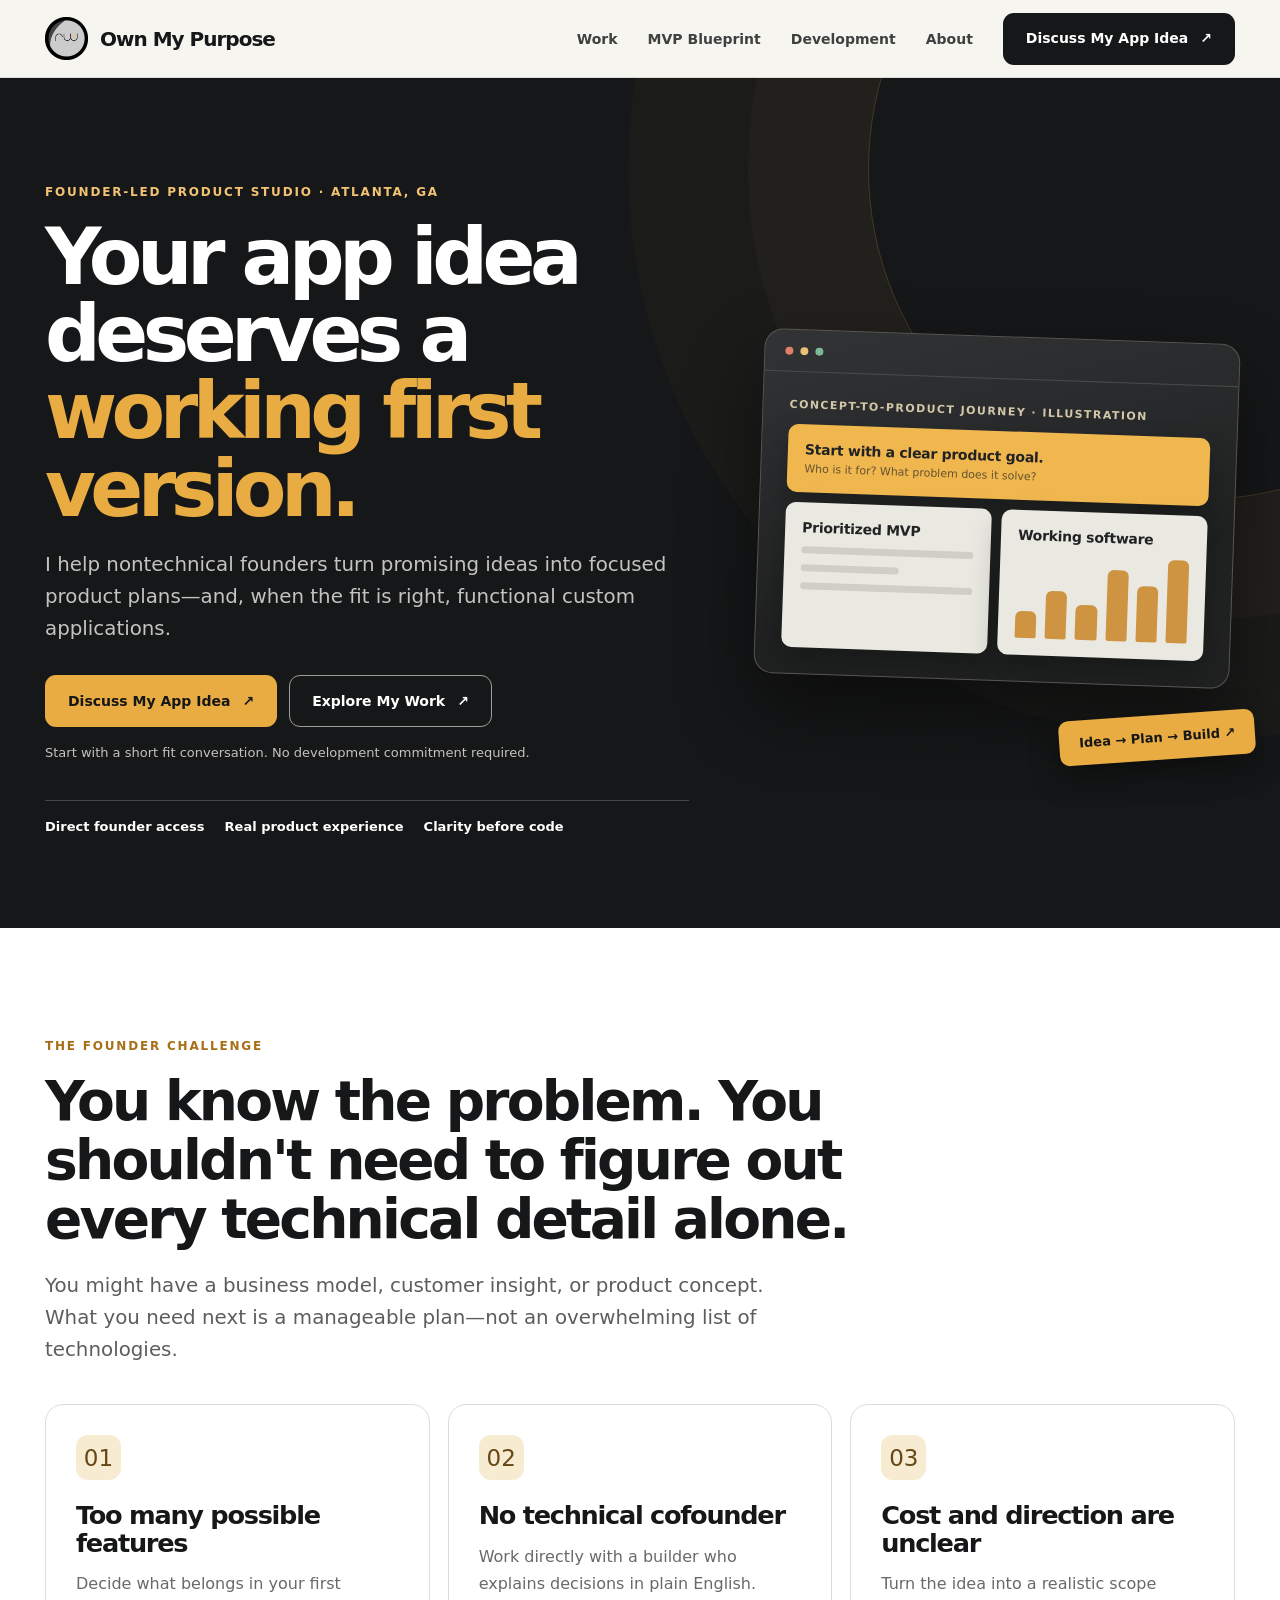
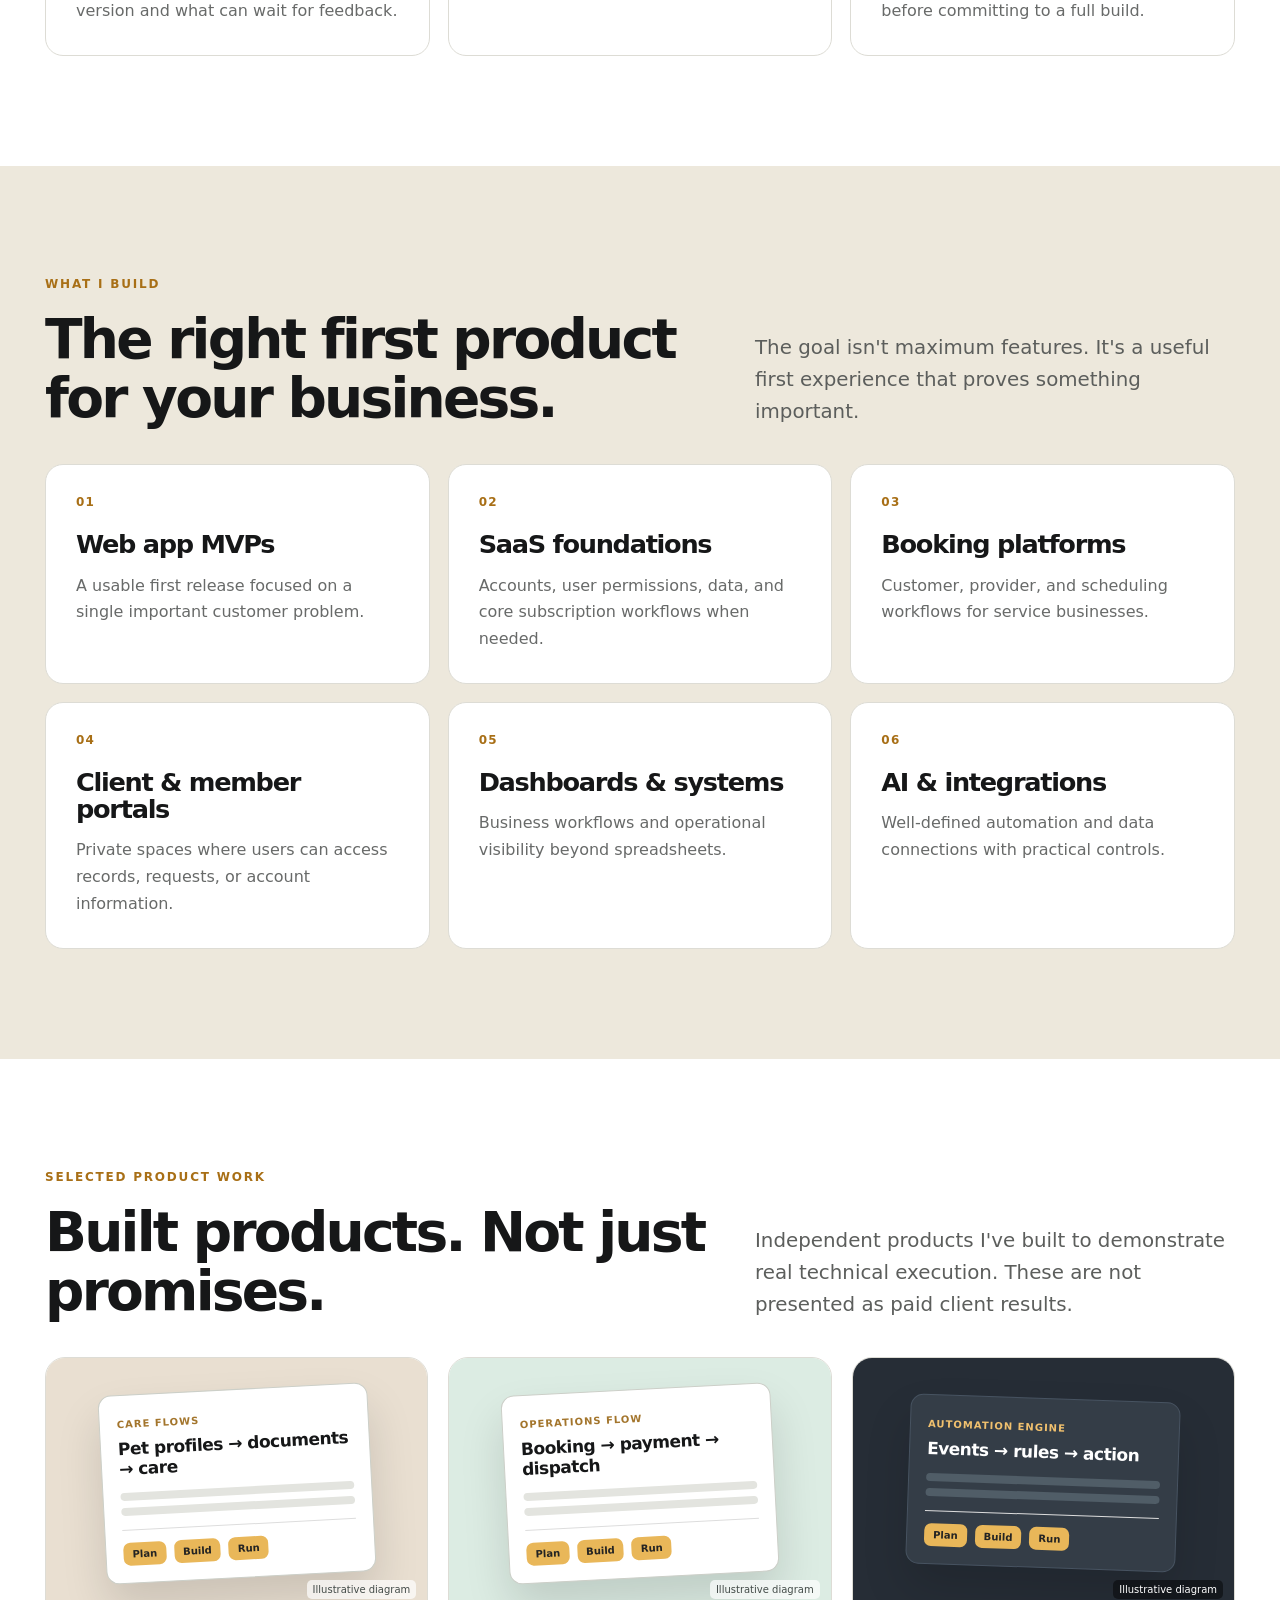
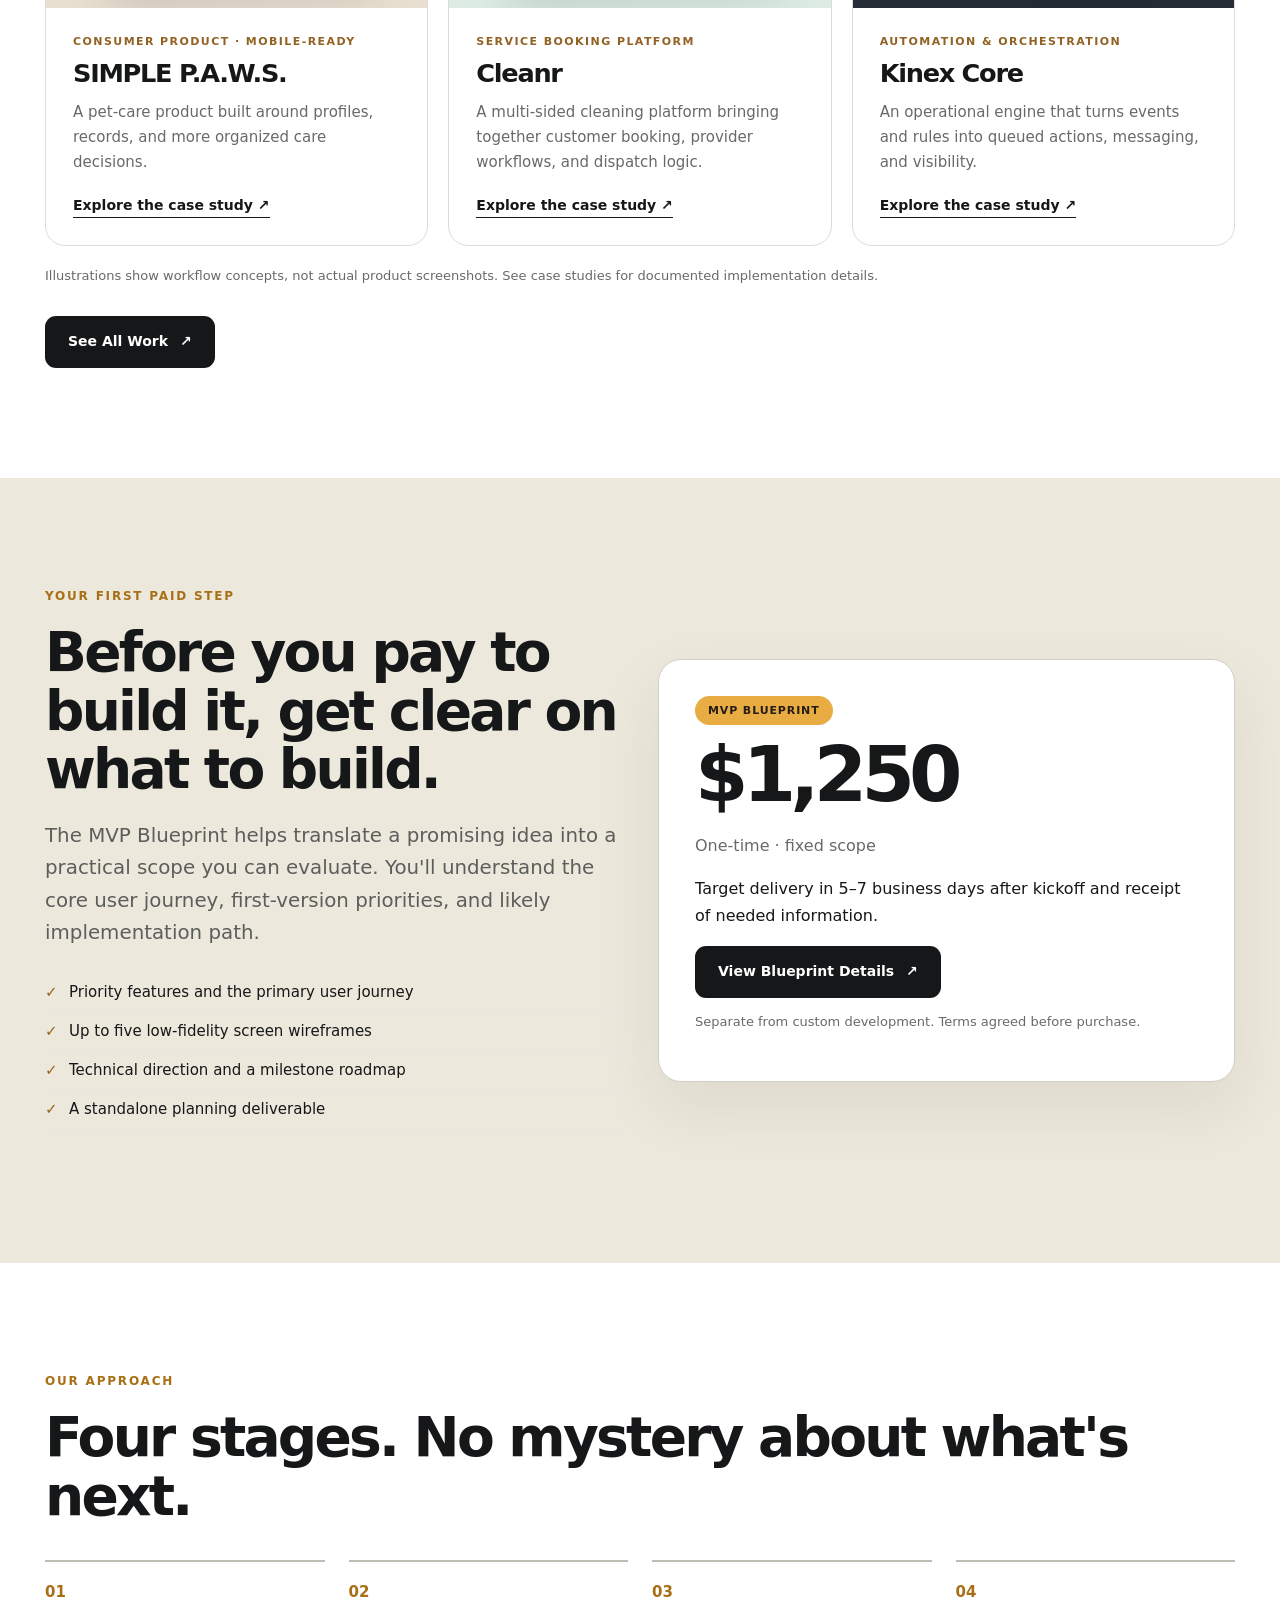
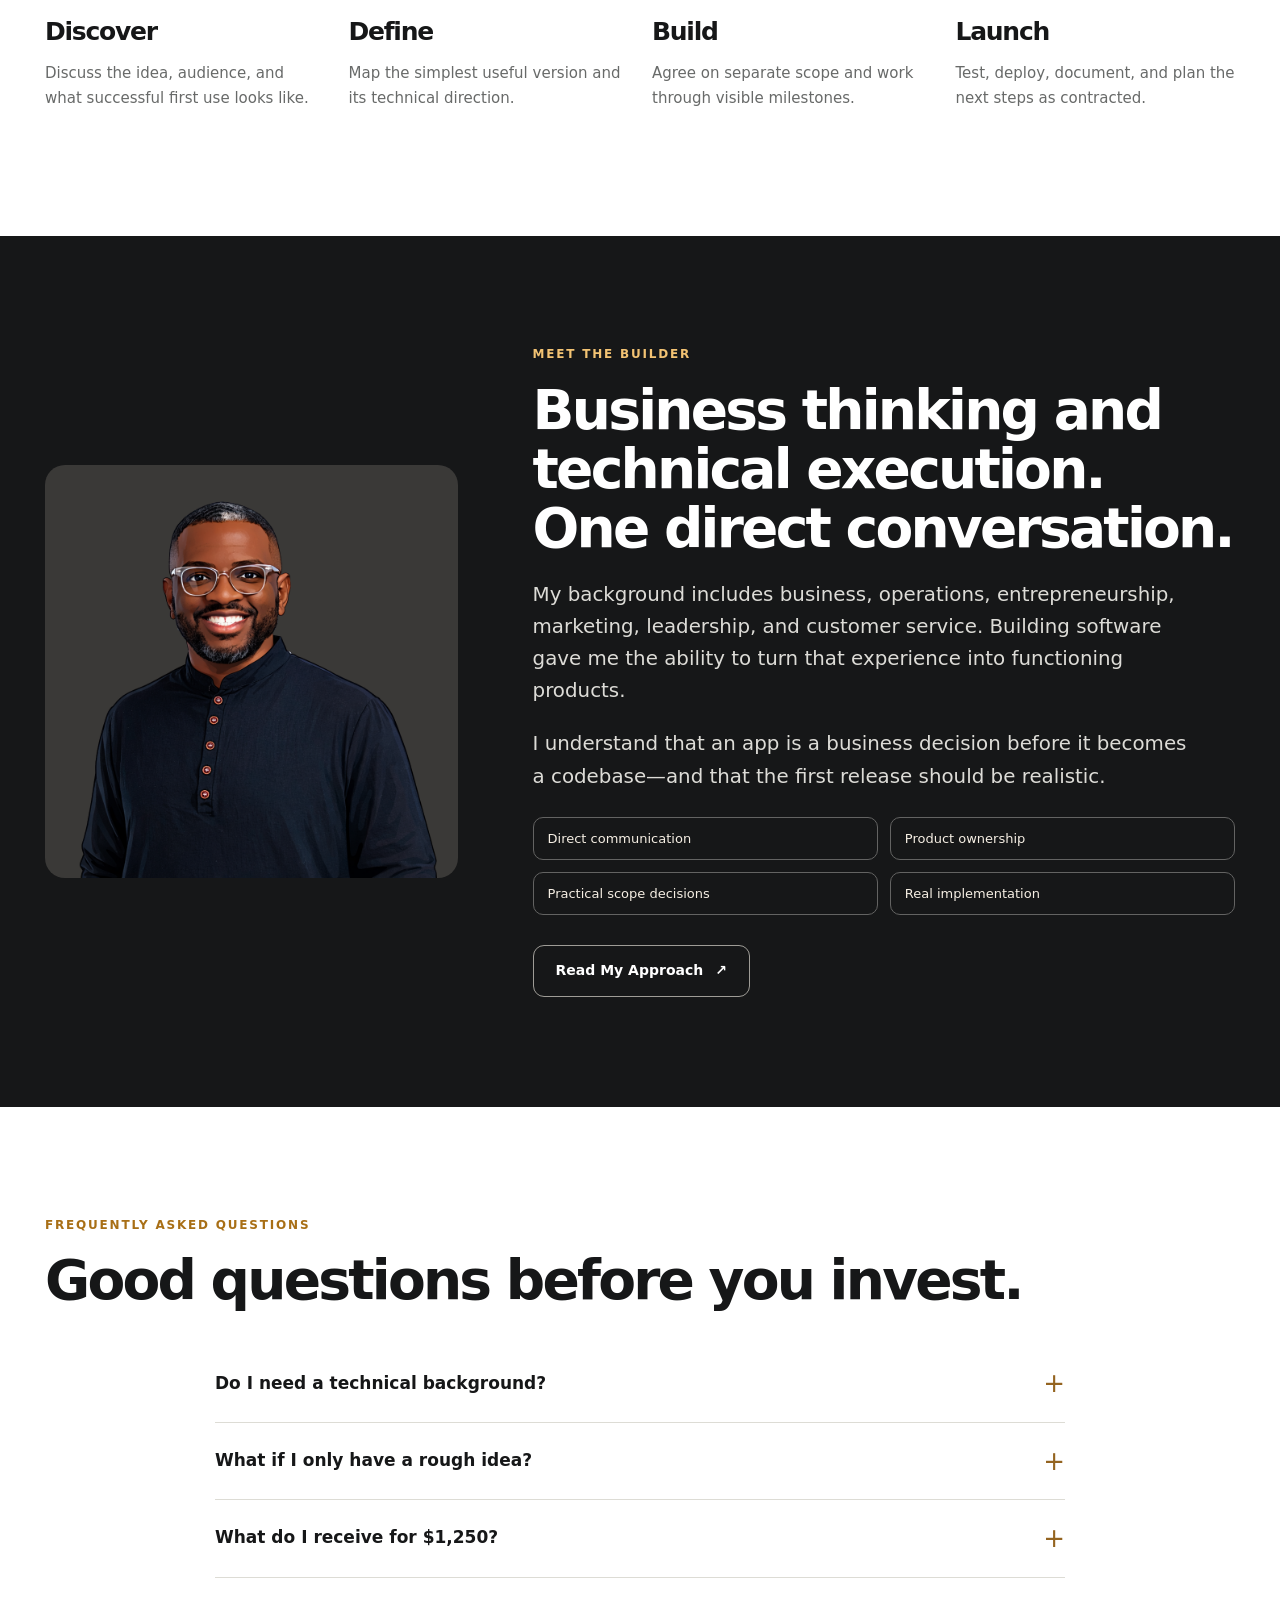
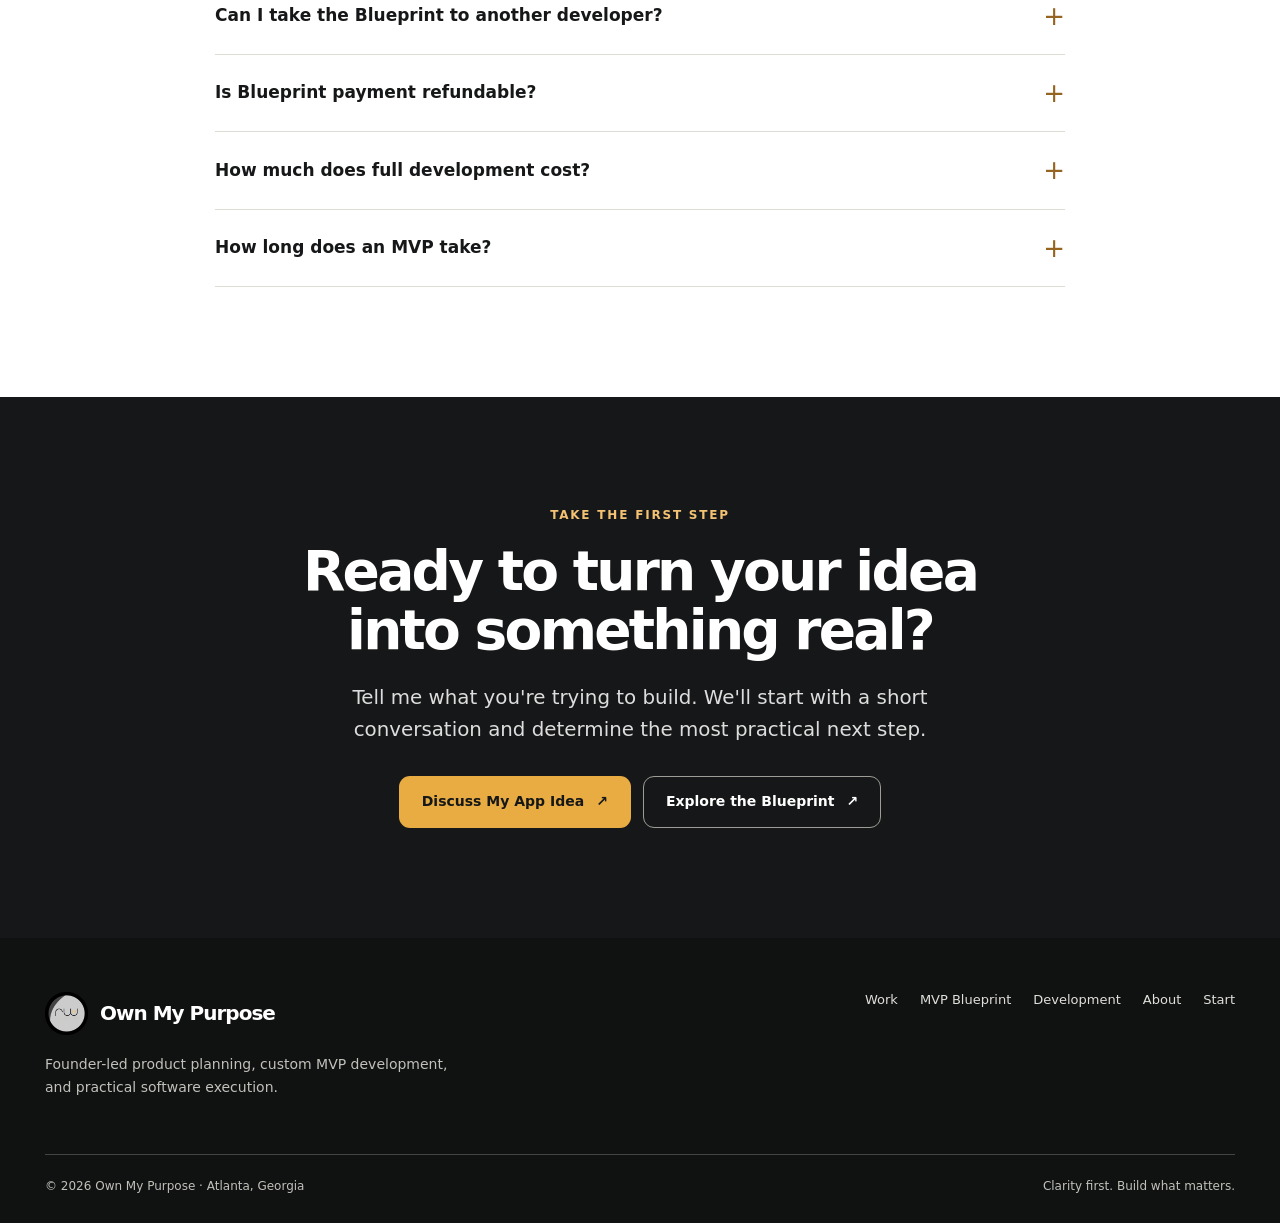
==== index.html @ 42c712a5 "feat: implement founder-focused homepage, MVP offers and project inquiry" ====
<!doctype html>
<html lang="en"><head>
<meta charset="utf-8"><meta name="viewport" content="width=device-width, initial-scale=1">
<title>Custom MVP Development for Founders | Own My Purpose</title><meta name="description" content="Turn an app idea into a focused plan and working first product. Founder-led MVP Blueprints for $1,250, with custom development quoted separately.">
<link rel="canonical" href="https://ownmypurpose.io/">
<meta property="og:type" content="website"><meta property="og:title" content="Custom MVP Development for Founders | Own My Purpose">
<meta property="og:description" content="Turn an app idea into a focused plan and working first product. Founder-led MVP Blueprints for $1,250, with custom development quoted separately."><meta property="og:url" content="https://ownmypurpose.io/">
<meta property="og:image" content="https://ownmypurpose.io/images/ownmypurpose-social-preview.png">
<meta property="og:image:alt" content="Own My Purpose software portfolio preview">
<meta name="twitter:card" content="summary_large_image"><meta name="theme-color" content="#161718">
<link rel="icon" type="image/png" href="/images/ownmypurpose-favicon.png"><link rel="apple-touch-icon" href="/images/ownmypurpose-favicon.png">
<link rel="stylesheet" href="/assets/site.css"><script defer src="/assets/site.js"></script></head>
<body><a href="#main" class="skip">Skip to content</a>
<header class="site-header"><div class="wrap header-inner"><a href="/" class="brand" aria-label="Own My Purpose home"><img src="/images/rwiii logo.png" alt="" width="43" height="43">Own My Purpose</a>
<button type="button" class="menu-toggle" aria-controls="main-nav" aria-label="Open navigation" aria-expanded="false" data-menu-toggle>☰</button>
<nav class="nav-links" id="main-nav" data-nav aria-label="Main navigation"><a href="/work/">Work</a><a href="/mvp-blueprint/">MVP Blueprint</a><a href="/mvp-development/">Development</a><a href="/about/">About</a><a class="button button--dark" href="/start/" data-event="primary_cta_click">Discuss My App Idea <span aria-hidden="true">↗</span></a></nav>
</div></header><main id="main">
<section class="hero"><div class="wrap hero-inner"><div><p class="eyebrow eyebrow--light">Founder-led product studio · Atlanta, GA</p><h1 class="headline">Your app idea deserves a <span class="accent">working first version.</span></h1><p class="lead lead--light">I help nontechnical founders turn promising ideas into focused product plans—and, when the fit is right, functional custom applications.</p><div class="actions"><a class="button button--gold" href="/start/" data-event="primary_cta_click">Discuss My App Idea <span aria-hidden="true">↗</span></a><a class="button button--line" href="/work/">Explore My Work <span aria-hidden="true">↗</span></a></div><p class="fine fine--light">Start with a short fit conversation. No development commitment required.</p><div class="hero-proof"><span><strong>Direct founder access</strong></span><span><strong>Real product experience</strong></span><span><strong>Clarity before code</strong></span></div></div><div class="hero-art"><div class="art-frame"><div class="art-toolbar"><span class="art-dot"></span><span class="art-dot"></span><span class="art-dot"></span></div><div class="art-content"><div class="art-label">Concept-to-product journey · illustration</div><div class="art-card art-card--gold"><div class="art-title">Start with a clear product goal.</div><div class="art-caption">Who is it for? What problem does it solve?</div></div><div class="art-stack"><div class="art-card"><div class="art-title">Prioritized MVP</div><div class="art-bar"></div><div class="art-bar short"></div><div class="art-bar"></div></div><div class="art-card"><div class="art-title">Working software</div><div class="art-bars"><span></span><span></span><span></span><span></span><span></span><span></span></div></div></div></div></div><div class="art-floating">Idea → Plan → Build ↗</div></div></div></section>
<section class="section section--white"><div class="wrap"><p class="eyebrow">The founder challenge</p><div class="section-intro"><h2>You know the problem. You shouldn't need to figure out every technical detail alone.</h2><p class="lead">You might have a business model, customer insight, or product concept. What you need next is a manageable plan—not an overwhelming list of technologies.</p></div><div class="grid-3"><article class="panel"><div class="icon-square">01</div><h3>Too many possible features</h3><p>Decide what belongs in your first version and what can wait for feedback.</p></article><article class="panel"><div class="icon-square">02</div><h3>No technical cofounder</h3><p>Work directly with a builder who explains decisions in plain English.</p></article><article class="panel"><div class="icon-square">03</div><h3>Cost and direction are unclear</h3><p>Turn the idea into a realistic scope before committing to a full build.</p></article></div></div></section>
<section class="section section--cream"><div class="wrap"><div class="section-head"><div><p class="eyebrow">What I build</p><h2>The right first product for your business.</h2></div><p class="lead">The goal isn't maximum features. It's a useful first experience that proves something important.</p></div><div class="grid-3"><article class="panel"><div class="num">01</div><h3>Web app MVPs</h3><p>A usable first release focused on a single important customer problem.</p></article><article class="panel"><div class="num">02</div><h3>SaaS foundations</h3><p>Accounts, user permissions, data, and core subscription workflows when needed.</p></article><article class="panel"><div class="num">03</div><h3>Booking platforms</h3><p>Customer, provider, and scheduling workflows for service businesses.</p></article><article class="panel"><div class="num">04</div><h3>Client & member portals</h3><p>Private spaces where users can access records, requests, or account information.</p></article><article class="panel"><div class="num">05</div><h3>Dashboards & systems</h3><p>Business workflows and operational visibility beyond spreadsheets.</p></article><article class="panel"><div class="num">06</div><h3>AI & integrations</h3><p>Well-defined automation and data connections with practical controls.</p></article></div></div></section>
<section class="section section--white"><div class="wrap"><div class="section-head"><div><p class="eyebrow">Selected product work</p><h2>Built products. Not just promises.</h2></div><p class="lead">Independent products I've built to demonstrate real technical execution. These are not presented as paid client results.</p></div><div class="work-grid"><article class="work-card"><div class="work-visual work-visual--paws"><div class="ui-sample" aria-hidden="true"><span class="mini-eyebrow">Care flows</span><div class="mini-title">Pet profiles → documents → care</div><div class="mini-line"></div><div class="mini-line"></div><div class="mini-row"><span class="mini-tag">Plan</span><span class="mini-tag">Build</span><span class="mini-tag">Run</span></div></div><span class="visual-disclaimer">Illustrative diagram</span></div><div class="work-body"><span class="work-type">Consumer product · mobile-ready</span><h3>SIMPLE P.A.W.S.</h3><p>A pet-care product built around profiles, records, and more organized care decisions.</p><a class="text-link" href="/work/simple-paws/" data-event="portfolio_case_study_open">Explore the case study ↗</a></div></article><article class="work-card"><div class="work-visual work-visual--cleanr"><div class="ui-sample" aria-hidden="true"><span class="mini-eyebrow">Operations flow</span><div class="mini-title">Booking → payment → dispatch</div><div class="mini-line"></div><div class="mini-line"></div><div class="mini-row"><span class="mini-tag">Plan</span><span class="mini-tag">Build</span><span class="mini-tag">Run</span></div></div><span class="visual-disclaimer">Illustrative diagram</span></div><div class="work-body"><span class="work-type">Service booking platform</span><h3>Cleanr</h3><p>A multi-sided cleaning platform bringing together customer booking, provider workflows, and dispatch logic.</p><a class="text-link" href="/work/cleanr/" data-event="portfolio_case_study_open">Explore the case study ↗</a></div></article><article class="work-card"><div class="work-visual work-visual--kinex"><div class="ui-sample ui-sample--dark" aria-hidden="true"><span class="mini-eyebrow">Automation engine</span><div class="mini-title">Events → rules → action</div><div class="mini-line"></div><div class="mini-line"></div><div class="mini-row"><span class="mini-tag">Plan</span><span class="mini-tag">Build</span><span class="mini-tag">Run</span></div></div><span class="visual-disclaimer">Illustrative diagram</span></div><div class="work-body"><span class="work-type">Automation & orchestration</span><h3>Kinex Core</h3><p>An operational engine that turns events and rules into queued actions, messaging, and visibility.</p><a class="text-link" href="/work/kinex-core/" data-event="portfolio_case_study_open">Explore the case study ↗</a></div></article></div><p class="fine" style="margin-top:20px">Illustrations show workflow concepts, not actual product screenshots. See case studies for documented implementation details.</p><div class="actions"><a class="button button--dark" href="/work/">See All Work <span aria-hidden="true">↗</span></a></div></div></section>
<section class="section section--cream" id="blueprint"><div class="wrap offer-layout"><div><p class="eyebrow">Your first paid step</p><h2>Before you pay to build it, get clear on what to build.</h2><p class="lead">The MVP Blueprint helps translate a promising idea into a practical scope you can evaluate. You'll understand the core user journey, first-version priorities, and likely implementation path.</p><ul class="feature-list"><li>Priority features and the primary user journey</li><li>Up to five low-fidelity screen wireframes</li><li>Technical direction and a milestone roadmap</li><li>A standalone planning deliverable</li></ul></div><div class="price-panel"><span class="offer-band">MVP Blueprint</span><div class="price">$1,250</div><p class="muted">One-time · fixed scope</p><p>Target delivery in 5–7 business days after kickoff and receipt of needed information.</p><a class="button button--dark" href="/mvp-blueprint/" data-event="blueprint_cta_click">View Blueprint Details <span aria-hidden="true">↗</span></a><p class="fine">Separate from custom development. Terms agreed before purchase.</p></div></div></section>
<section class="section section--white"><div class="wrap"><p class="eyebrow">Our approach</p><h2>Four stages. No mystery about what's next.</h2><div class="steps" style="margin-top:35px"><div class="step"><span class="step-num">01</span><h3>Discover</h3><p>Discuss the idea, audience, and what successful first use looks like.</p></div><div class="step"><span class="step-num">02</span><h3>Define</h3><p>Map the simplest useful version and its technical direction.</p></div><div class="step"><span class="step-num">03</span><h3>Build</h3><p>Agree on separate scope and work through visible milestones.</p></div><div class="step"><span class="step-num">04</span><h3>Launch</h3><p>Test, deploy, document, and plan the next steps as contracted.</p></div></div></div></section>
<section class="section section--dark"><div class="wrap founder-split"><div class="founder-photo"><img src="/images/Rob Cartoon 1024x1024.png" width="1024" height="1024" loading="lazy" alt="Illustrated portrait of the founder of Own My Purpose"></div><div><p class="eyebrow eyebrow--light">Meet the builder</p><h2>Business thinking and technical execution. One direct conversation.</h2><p class="lead lead--light">My background includes business, operations, entrepreneurship, marketing, leadership, and customer service. Building software gave me the ability to turn that experience into functioning products.</p><p class="lead lead--light">I understand that an app is a business decision before it becomes a codebase—and that the first release should be realistic.</p><div class="founder-points"><span>Direct communication</span><span>Product ownership</span><span>Practical scope decisions</span><span>Real implementation</span></div><div class="actions"><a class="button button--line" href="/about/">Read My Approach <span aria-hidden="true">↗</span></a></div></div></div></section>
<section class="section section--white" id="faq"><div class="wrap"><p class="eyebrow">Frequently asked questions</p><h2>Good questions before you invest.</h2><div class="faq-list"><details><summary>Do I need a technical background?</summary><p>No. The process is designed for founders who know the problem they want to solve, not necessarily how to build the software.</p></details><details><summary>What if I only have a rough idea?</summary><p>That's okay. A short fit conversation helps determine whether a focused planning engagement is useful or whether more business validation should happen first.</p></details><details><summary>What do I receive for $1,250?</summary><p>A defined product brief, first-version priorities, one core user journey, up to five low-fidelity wireframes, technical direction, build milestones, a preliminary estimate, and a delivery walkthrough with one consolidated revision round.</p></details><details><summary>Can I take the Blueprint to another developer?</summary><p>Yes—the intention is for the agreed planning deliverables to be independently useful. Specific ownership and licensing terms will be confirmed in the agreement before purchase.</p></details><details><summary>Is Blueprint payment refundable?</summary><p>Payment, cancellation, and refund terms are provided in the written agreement before you purchase. No automatic refund or guarantee is implied.</p></details><details><summary>How much does full development cost?</summary><p>Build cost is quoted against an agreed scope, complexity, integrations, timeline, and acceptance criteria. There is no responsible single fixed price for every MVP.</p></details><details><summary>How long does an MVP take?</summary><p>Development duration depends on scope. The Blueprint target is 5–7 business days after kickoff and complete inputs; custom development receives its own milestone schedule.</p></details></div></div></section><section class="final-cta"><div class="wrap"><p class="eyebrow eyebrow--light">Take the first step</p><h2>Ready to turn your idea into something real?</h2><p class="lead lead--light">Tell me what you're trying to build. We'll start with a short conversation and determine the most practical next step.</p><div class="actions"><a class="button button--gold" href="/start/" data-event="primary_cta_click">Discuss My App Idea <span aria-hidden="true">↗</span></a><a class="button button--line" href="/mvp-blueprint/" data-event="blueprint_cta_click">Explore the Blueprint <span aria-hidden="true">↗</span></a></div></div></section></main><footer class="footer"><div class="wrap"><div class="footer-top"><div><a href="/" class="brand"><img src="/images/rwiii logo.png" alt="" width="43" height="43">Own My Purpose</a><p>Founder-led product planning, custom MVP development, and practical software execution.</p></div><nav class="footer-nav" aria-label="Footer navigation"><a href="/work/">Work</a><a href="/mvp-blueprint/">MVP Blueprint</a><a href="/mvp-development/">Development</a><a href="/about/">About</a><a href="/start/">Start</a></nav></div><div class="footer-bottom"><span>© <span data-year>2026</span> Own My Purpose · Atlanta, Georgia</span><span>Clarity first. Build what matters.</span></div></div></footer></body></html>
---- assets/site.css ----
:root{color-scheme:light;--ink:#161718;--coal:#222426;--muted:#686a69;--paper:#f7f5ef;--cream:#ede8dc;--white:#fff;--gold:#e8ac42;--gold-dark:#a86f16;--line:#dddcd5;--radius:18px;--max:1190px}
*{box-sizing:border-box}html{scroll-behavior:smooth}body{margin:0;background:var(--paper);color:var(--ink);font-family:Inter,"Segoe UI",system-ui,-apple-system,sans-serif;-webkit-font-smoothing:antialiased}a{color:inherit}img{max-width:100%;display:block}button,input,select,textarea{font:inherit}button,a{-webkit-tap-highlight-color:transparent}button{cursor:pointer}.wrap{width:min(var(--max),calc(100% - 56px));margin-inline:auto}.skip{position:absolute;left:12px;top:-100px;background:var(--gold);padding:10px;z-index:100}.skip:focus{top:12px}
.site-header{background:rgba(247,245,239,.97);border-bottom:1px solid var(--line);position:sticky;top:0;z-index:40;backdrop-filter:blur(16px)}.header-inner{min-height:77px;display:flex;align-items:center;gap:24px;justify-content:space-between}.brand{text-decoration:none;display:inline-flex;align-items:center;gap:12px;font-weight:850;letter-spacing:-.05em;white-space:nowrap;font-size:20px}.brand img{width:43px;height:43px;object-fit:contain}.nav-links{display:flex;align-items:center;gap:30px}.nav-links>a:not(.button){text-decoration:none;font-size:14px;font-weight:660;color:#3f4140}.nav-links>a:hover:not(.button){color:var(--gold-dark)}.menu-toggle{display:none;background:transparent;border:1px solid var(--line);border-radius:11px;min-height:43px;min-width:43px}
.button{display:inline-flex;align-items:center;justify-content:center;gap:12px;min-height:52px;padding:12px 22px;border-radius:11px;text-decoration:none;font-weight:800;font-size:14px;border:1px solid transparent;transition:transform .2s,background .2s,border-color .2s,box-shadow .2s;line-height:1.25;text-align:center}.button:hover{transform:translateY(-2px)}.button:focus-visible,.menu-toggle:focus-visible,a:focus-visible,summary:focus-visible{outline:3px solid #c08a33;outline-offset:3px}.button--gold{background:var(--gold);color:#161718}.button--gold:hover{background:#f0bb5b;box-shadow:0 12px 24px #0002}.button--dark{background:var(--ink);color:white}.button--line{border-color:#9e9c96;background:transparent;color:inherit}.button--small{min-height:43px;padding:9px 16px;font-size:13px}.text-link{font-size:14px;font-weight:750;text-decoration:none;border-bottom:1px solid currentColor;display:inline-flex;gap:8px;padding-bottom:4px}.text-link:hover{color:var(--gold-dark)}
.eyebrow{font-size:12px;line-height:1.4;font-weight:850;letter-spacing:.15em;text-transform:uppercase;color:var(--gold-dark);margin:0 0 18px}.eyebrow--light{color:#f3c373}.headline{font-size:clamp(3.3rem,7vw,6.1rem);letter-spacing:-.071em;line-height:.99;max-width:870px;font-weight:870;margin:0}.headline .accent{color:var(--gold)}h1,h2,h3{letter-spacing:-.05em;margin:0;line-height:1.07}h2{font-size:clamp(2.1rem,4.3vw,3.9rem);font-weight:830}h3{font-size:clamp(1.28rem,2vw,1.65rem);font-weight:800}p{line-height:1.67}.lead{font-size:clamp(1.05rem,1.55vw,1.24rem);line-height:1.62;max-width:660px;color:#5c5e5c;margin:21px 0 0}.lead--light{color:#dddcd7}.fine{font-size:13px;color:var(--muted);line-height:1.55}.fine--light{color:#c4c3be}.actions{display:flex;gap:12px;flex-wrap:wrap;align-items:center;margin-top:30px}.section{padding:110px 0}.section--white{background:var(--white)}.section--cream{background:var(--cream)}.section--dark{background:var(--ink);color:white}.section-head{display:flex;justify-content:space-between;align-items:end;gap:35px;margin-bottom:36px}.section-head .lead{max-width:480px}.section-intro{max-width:810px;margin-bottom:38px}.section-intro .lead{max-width:720px}.muted{color:var(--muted)}.kicker-line{height:1px;background:var(--line);margin:28px 0}.pill{display:inline-flex;align-items:center;gap:7px;font-weight:750;border-radius:100px;background:#282c2c;padding:8px 12px;color:#f5eee2;font-size:12px}
.hero{background:var(--ink);color:white;position:relative;overflow:hidden;padding:106px 0 94px}.hero:before{content:"";position:absolute;width:660px;height:660px;right:-250px;top:-240px;border:1px solid #e9b75938;border-radius:50%;box-shadow:0 0 0 120px #e9b75908,0 0 0 240px #e9b75905;pointer-events:none}.hero-inner{position:relative;display:grid;grid-template-columns:1.15fr .85fr;align-items:center;gap:70px}.hero .headline{font-size:clamp(3.5rem,6.1vw,6.25rem)}.hero .lead{color:#c3c4c0}.hero .fine{margin-top:16px}.hero-proof{margin-top:36px;border-top:1px solid #474746;padding-top:18px;color:#dbd8d0;font-size:13px;display:flex;gap:20px;flex-wrap:wrap}.hero-proof strong{color:white}.hero-art{position:relative;min-height:535px;display:flex;align-items:center;justify-content:center}.art-frame{width:100%;border:1px solid #575550;border-radius:19px;background:linear-gradient(165deg,#313335,#202222 65%);box-shadow:0 35px 75px #0007;overflow:hidden;transform:rotate(2deg)}.art-toolbar{height:42px;border-bottom:1px solid #4a4c4b;display:flex;align-items:center;gap:7px;padding:0 20px}.art-dot{width:8px;height:8px;border-radius:100%;background:#777b78}.art-dot:nth-child(1){background:#df816a}.art-dot:nth-child(2){background:#e9c276}.art-dot:nth-child(3){background:#7cb89b}.art-content{padding:26px}.art-card{padding:17px;background:#eae9e1;color:#202223;border-radius:10px;box-shadow:0 15px 30px #0004}.art-card--gold{background:#f1b74f}.art-title{font-size:14px;font-weight:850;letter-spacing:-.02em}.art-caption{font-size:11px;opacity:.68;margin:5px 0 0}.art-stack{display:grid;grid-template-columns:repeat(2,1fr);gap:10px;margin-top:10px}.art-bar{height:7px;background:#d0cec7;border-radius:8px;margin-top:11px}.art-bar.short{width:57%}.art-bars{display:flex;align-items:end;gap:9px;height:83px;margin-top:12px}.art-bars span{background:#cf9442;flex:1;border-radius:6px 6px 2px 2px}.art-bars span:nth-child(1){height:33%}.art-bars span:nth-child(2){height:58%}.art-bars span:nth-child(3){height:42%}.art-bars span:nth-child(4){height:86%}.art-bars span:nth-child(5){height:68%}.art-bars span:nth-child(6){height:100%}.art-floating{position:absolute;right:-20px;bottom:16px;background:var(--gold);color:var(--ink);padding:15px 20px;border-radius:10px;font-weight:850;box-shadow:0 12px 30px #0006;font-size:13px;transform:rotate(-4deg)}.art-label{font-size:11px;font-weight:700;text-transform:uppercase;letter-spacing:.13em;color:#d3c7a9;margin-bottom:13px}
.grid-3{display:grid;grid-template-columns:repeat(3,minmax(0,1fr));gap:18px}.grid-2{display:grid;grid-template-columns:repeat(2,minmax(0,1fr));gap:22px}.panel{border:1px solid var(--line);border-radius:var(--radius);background:white;padding:30px;min-width:0}.panel .num{font-size:12px;font-weight:850;color:var(--gold-dark);letter-spacing:.1em;margin-bottom:22px}.panel p{color:var(--muted);margin:14px 0 0}.panel--dark{background:#2a2c2b;border-color:#4d4e4b;color:white}.panel--dark p{color:#c7c8c3}.icon-square{width:45px;height:45px;display:grid;place-items:center;border-radius:12px;background:#f7ebd1;color:#664716;font-size:23px;margin-bottom:22px}.feature-list{padding:0;margin:24px 0;list-style:none}.feature-list li{padding:10px 0 10px 24px;position:relative;border-bottom:1px solid #e9e6df;font-size:15px}.feature-list li:before{content:"✓";position:absolute;left:0;color:#98651c;font-weight:900}
.quote-section{background:#efe8d7}.quote-card{display:flex;justify-content:space-between;gap:45px;align-items:center}.quote-card .lead{max-width:540px}
.work-grid{display:grid;grid-template-columns:repeat(3,minmax(0,1fr));gap:20px}.work-card{background:#fff;border:1px solid var(--line);border-radius:20px;overflow:hidden;display:flex;flex-direction:column}.work-visual{min-height:250px;padding:22px;display:flex;align-items:center;justify-content:center;position:relative;overflow:hidden}.work-visual--cleanr{background:#dcece3}.work-visual--paws{background:#e9dfd1}.work-visual--kinex{background:#262d36}.work-visual--knt{background:#dce9f6}.work-visual--maatra{background:#e7ecf2}.work-visual--re{background:#e6e5e0}.ui-sample{background:#fff;border:1px solid #cccfc8;padding:17px;border-radius:13px;width:100%;max-width:270px;box-shadow:0 24px 45px #0002;transform:rotate(-3deg)}.ui-sample--dark{background:#343d47;color:#fff;border-color:#475361;transform:rotate(2deg)}.ui-sample .mini-eyebrow{font-size:10px;font-weight:900;letter-spacing:.1em;text-transform:uppercase;color:#a3752c}.ui-sample--dark .mini-eyebrow{color:#f1c16e}.ui-sample .mini-title{font-size:17px;font-weight:850;line-height:1.15;margin:8px 0 14px;letter-spacing:-.03em}.ui-sample .mini-line{height:8px;background:#e3e4df;border-radius:10px;margin:7px 0}.ui-sample--dark .mini-line{background:#505d67}.ui-sample .mini-line:last-child{width:68%}.ui-sample .mini-row{border-top:1px solid #ddd;padding-top:12px;margin-top:14px;display:flex;gap:8px}.ui-sample .mini-tag{border-radius:7px;background:#e9b759;padding:6px 9px;font-size:10px;font-weight:800;color:#232323}.visual-disclaimer{position:absolute;bottom:9px;right:11px;font-size:10px;color:#434b48;background:#ffffffb3;border-radius:5px;padding:4px 6px}.work-visual--kinex .visual-disclaimer{color:white;background:#0007}.work-body{padding:27px;display:flex;flex:1;flex-direction:column}.work-body h3{margin:12px 0}.work-body p{font-size:15px;color:var(--muted);margin:0 0 22px}.work-body .text-link{margin-top:auto;align-self:flex-start}.work-type{font-size:11px;letter-spacing:.13em;text-transform:uppercase;font-weight:850;color:#916223}.work-tags{display:flex;gap:7px;flex-wrap:wrap;margin-top:15px}.work-tags span{font-size:11px;border:1px solid var(--line);border-radius:8px;padding:6px 8px;color:#5d5e5a}
.offer-layout{display:grid;grid-template-columns:1fr 1fr;gap:36px;align-items:center}.price-panel{background:#fff;border:1px solid #d1cec4;border-radius:23px;padding:36px;box-shadow:0 25px 65px #2b241314}.price{font-size:clamp(3.2rem,6vw,5.5rem);font-weight:900;letter-spacing:-.075em;line-height:1.1;margin:8px 0}.offer-band{background:var(--gold);color:#231d13;font-weight:850;display:inline-block;font-size:11px;letter-spacing:.08em;text-transform:uppercase;border-radius:40px;padding:8px 13px}.offer-actions{margin-top:23px}.price-panel .fine{margin-top:14px}.steps{display:grid;grid-template-columns:repeat(4,minmax(0,1fr));gap:24px;counter-reset:step}.step{padding-top:20px;border-top:2px solid #c0bdb4}.step .step-num{font-size:15px;color:var(--gold-dark);font-weight:850}.step h3{font-size:25px;margin:18px 0 10px}.step p{font-size:15px;color:var(--muted)}
.founder-split{display:grid;grid-template-columns:.74fr 1.26fr;gap:75px;align-items:center}.founder-photo{background:#3a3937;border-radius:20px;min-height:410px;overflow:hidden;display:flex;align-items:end;justify-content:center}.founder-photo img{width:100%;height:100%;max-height:520px;object-fit:contain;object-position:center bottom}.founder-points{display:grid;grid-template-columns:1fr 1fr;gap:12px;margin-top:24px}.founder-points span{padding:13px 14px;border:1px solid #636362;border-radius:10px;font-size:13px;color:#f6efe4}
.faq-list{max-width:850px;margin:35px auto 0}.faq-list details{border-bottom:1px solid var(--line);padding:20px 0}.faq-list summary{cursor:pointer;list-style:none;display:flex;justify-content:space-between;gap:20px;align-items:center;font-weight:800;font-size:17px;line-height:1.4}.faq-list summary::-webkit-details-marker{display:none}.faq-list summary:after{content:"+";font-size:26px;color:#946420;font-weight:500}.faq-list details[open] summary:after{content:"−"}.faq-list p{color:var(--muted);margin:15px 0 4px;max-width:750px}
.final-cta{text-align:center;padding:110px 0;background:var(--ink);color:white}.final-cta h2{max-width:760px;margin-inline:auto}.final-cta .lead{margin:22px auto 0;color:#ddd}.final-cta .actions{justify-content:center}.footer{background:#101111;color:#c1c1bb;padding:54px 0 30px}.footer-top{display:flex;justify-content:space-between;align-items:start;gap:28px;border-bottom:1px solid #444;padding-bottom:40px}.footer .brand{color:#fff}.footer p{font-size:14px;max-width:410px}.footer-nav{display:flex;gap:22px;flex-wrap:wrap}.footer-nav a{text-decoration:none;color:#e0e0db;font-size:13px}.footer-nav a:hover{color:var(--gold)}.footer-bottom{display:flex;justify-content:space-between;gap:15px;padding-top:24px;font-size:12px}
.page-hero{padding:95px 0 80px;background:var(--ink);color:white}.page-hero h1{font-size:clamp(3.2rem,6.4vw,5.6rem);max-width:940px}.page-hero .lead{color:#d3d2cb}.page-hero--cream{background:var(--cream);color:var(--ink)}.page-hero--cream .lead{color:#5b5e5a}.split{display:grid;grid-template-columns:1fr 1fr;align-items:start;gap:50px}.note-card{background:#f6f1e7;border:1px solid #dfd4c2;border-radius:15px;padding:23px}.note-card p{margin:5px 0 0}.bullet-strong{padding-left:20px}.bullet-strong li{padding-bottom:12px;line-height:1.65}.story-metric{font-size:42px;font-weight:850;letter-spacing:-.05em}.story-label{font-size:13px;text-transform:uppercase;letter-spacing:.1em;color:var(--muted)}
.start-options{display:grid;grid-template-columns:repeat(3,1fr);gap:15px}.start-option{border:1px solid var(--line);border-radius:15px;background:white;padding:24px;display:flex;flex-direction:column}.start-option h3{font-size:22px}.start-option p{color:var(--muted);font-size:14px}.start-option a{margin-top:auto}.form-guide{padding:30px;border:1px solid var(--line);border-radius:16px;background:white}.form-guide ol{line-height:1.8;margin:12px 0 24px;padding-left:22px}.form-guide li{padding:5px 0}.callout{border-left:4px solid var(--gold);padding:16px 22px;background:#f8f3e9;margin-top:22px}.callout p{margin:0;color:#52544f}.case-cols{display:grid;grid-template-columns:1.15fr .85fr;gap:48px}.case-cols h2{font-size:clamp(2rem,3vw,3.1rem)}.case-facts{background:white;border:1px solid var(--line);border-radius:16px;padding:28px}.case-facts div{padding:13px 0;border-bottom:1px solid var(--line)}.case-facts div:last-child{border:0}.case-facts strong{display:block;font-size:13px}.case-facts span{font-size:14px;color:var(--muted)}.inline-pill{font-size:12px;font-weight:750;background:#e9e1d1;color:#5a4624;border-radius:7px;padding:6px 9px;display:inline-block}
@media(max-width:1040px){.nav-links{gap:17px}.hero-inner{gap:35px}.hero-art{min-height:420px}.work-grid{grid-template-columns:repeat(2,1fr)}.grid-3{grid-template-columns:repeat(2,1fr)}.offer-layout{gap:30px}}
@media(max-width:760px){.wrap{width:min(100% - 36px,var(--max))}.section{padding:75px 0}.header-inner{min-height:68px}.menu-toggle{display:block}.nav-links{display:none;position:absolute;top:68px;left:0;right:0;padding:20px 18px 28px;background:var(--paper);border-bottom:1px solid var(--line);box-shadow:0 18px 28px #0002;flex-direction:column;align-items:stretch;gap:10px}.nav-links.is-open{display:flex}.nav-links>a:not(.button){padding:12px 6px}.nav-links .button{width:100%}.brand{font-size:18px}.brand img{width:38px;height:38px}.hero{padding:78px 0 70px}.hero-inner,.offer-layout,.founder-split,.split,.case-cols{grid-template-columns:1fr}.hero-inner{gap:12px}.hero-art{min-height:330px}.hero .headline,.headline{font-size:clamp(3.1rem,11vw,4.8rem)}.hero .lead{font-size:17px}.art-frame{max-width:480px;transform:none}.art-floating{right:0;bottom:0;transform:none}.grid-3,.grid-2,.work-grid,.start-options{grid-template-columns:1fr}.section-head{display:block}.quote-card{display:block}.quote-card .actions{margin-top:28px}.steps{grid-template-columns:repeat(2,1fr)}.founder-photo{max-width:390px;min-height:290px}.footer-top,.footer-bottom{flex-direction:column}.page-hero{padding:75px 0}.page-hero h1{font-size:clamp(3.0rem,10vw,4.8rem)}.price-panel{padding:25px}}
@media(max-width:430px){.wrap{width:calc(100% - 30px)}.hero .headline,.headline{font-size:clamp(2.75rem,12vw,3.8rem)}.button{width:100%}.actions{align-items:stretch;flex-direction:column}.steps{grid-template-columns:1fr}.founder-points{grid-template-columns:1fr}.hero-art{min-height:300px}.art-content{padding:16px}.art-floating{font-size:11px}.footer-nav{gap:14px}}
@media(prefers-reduced-motion:reduce){html{scroll-behavior:auto}*,*:before,*:after{animation-duration:.01ms!important;transition-duration:.01ms!important;scroll-behavior:auto!important}.art-frame,.ui-sample{transform:none!important}}
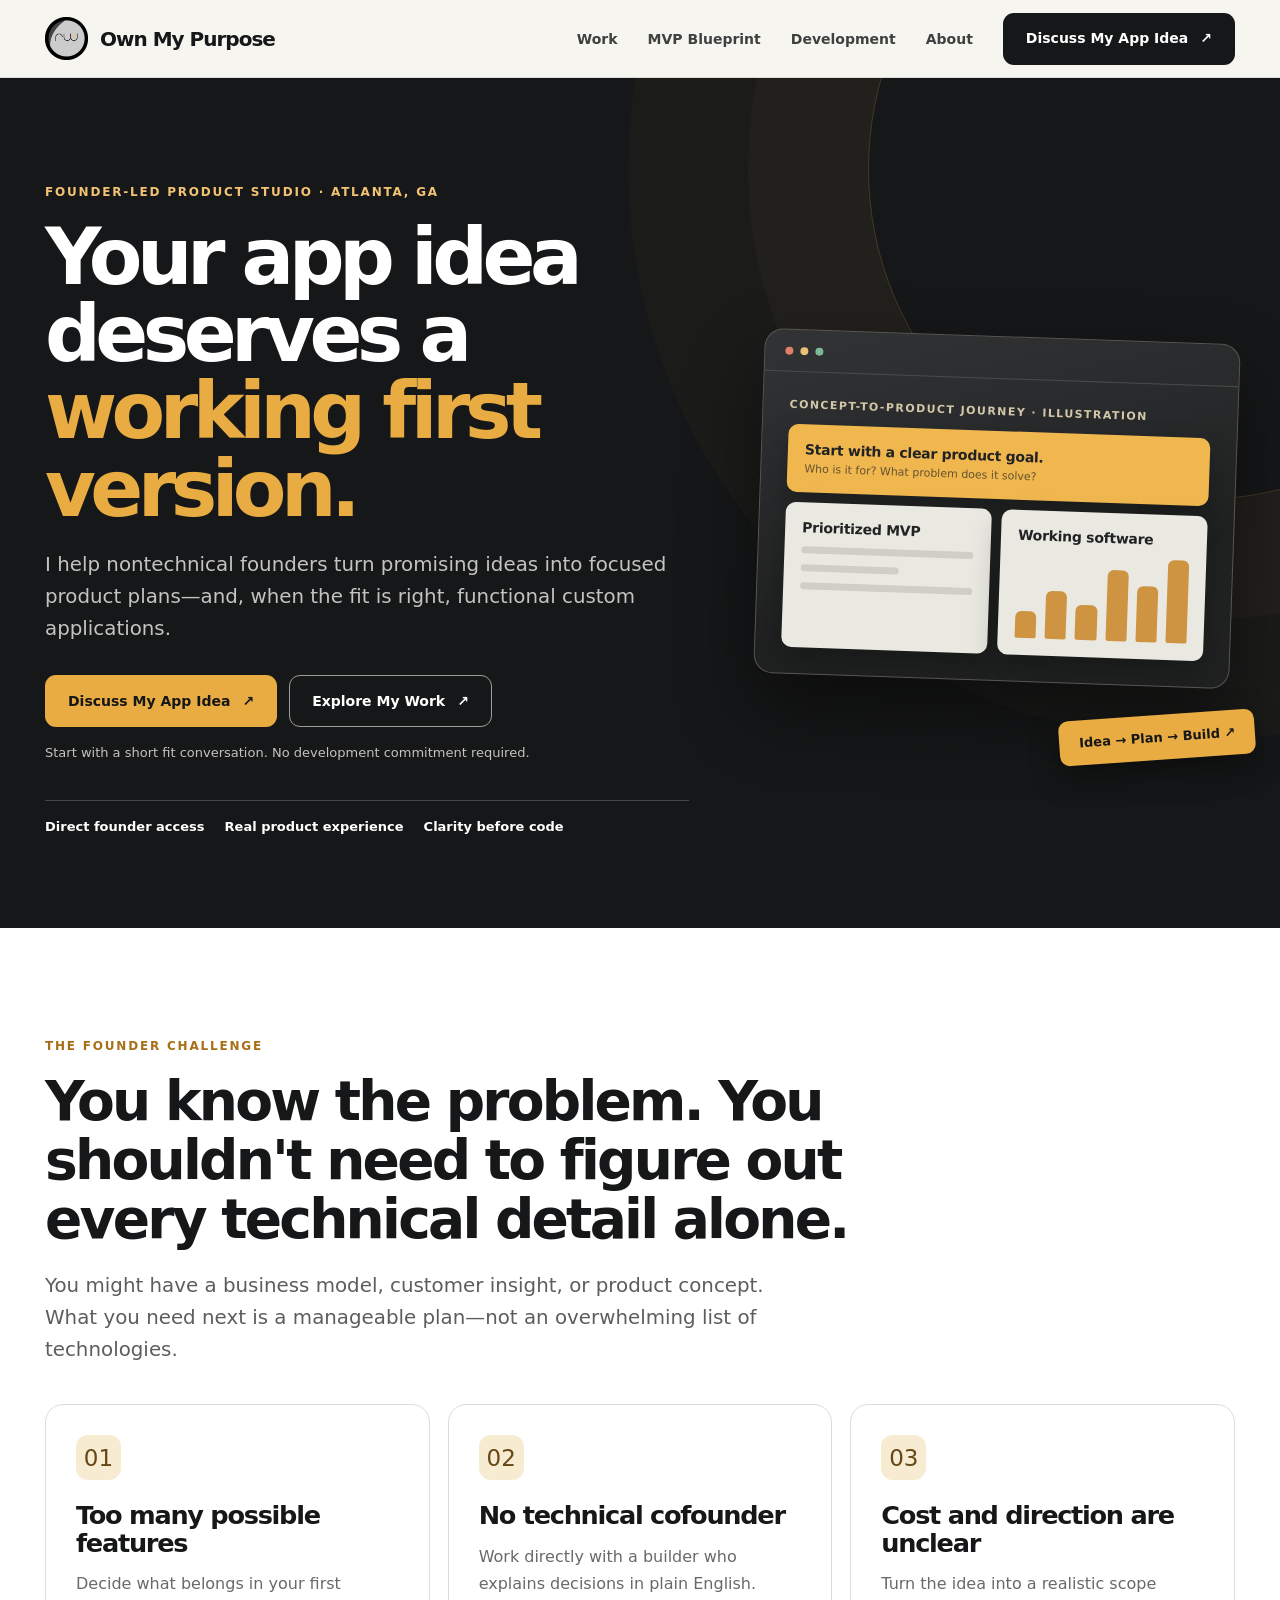
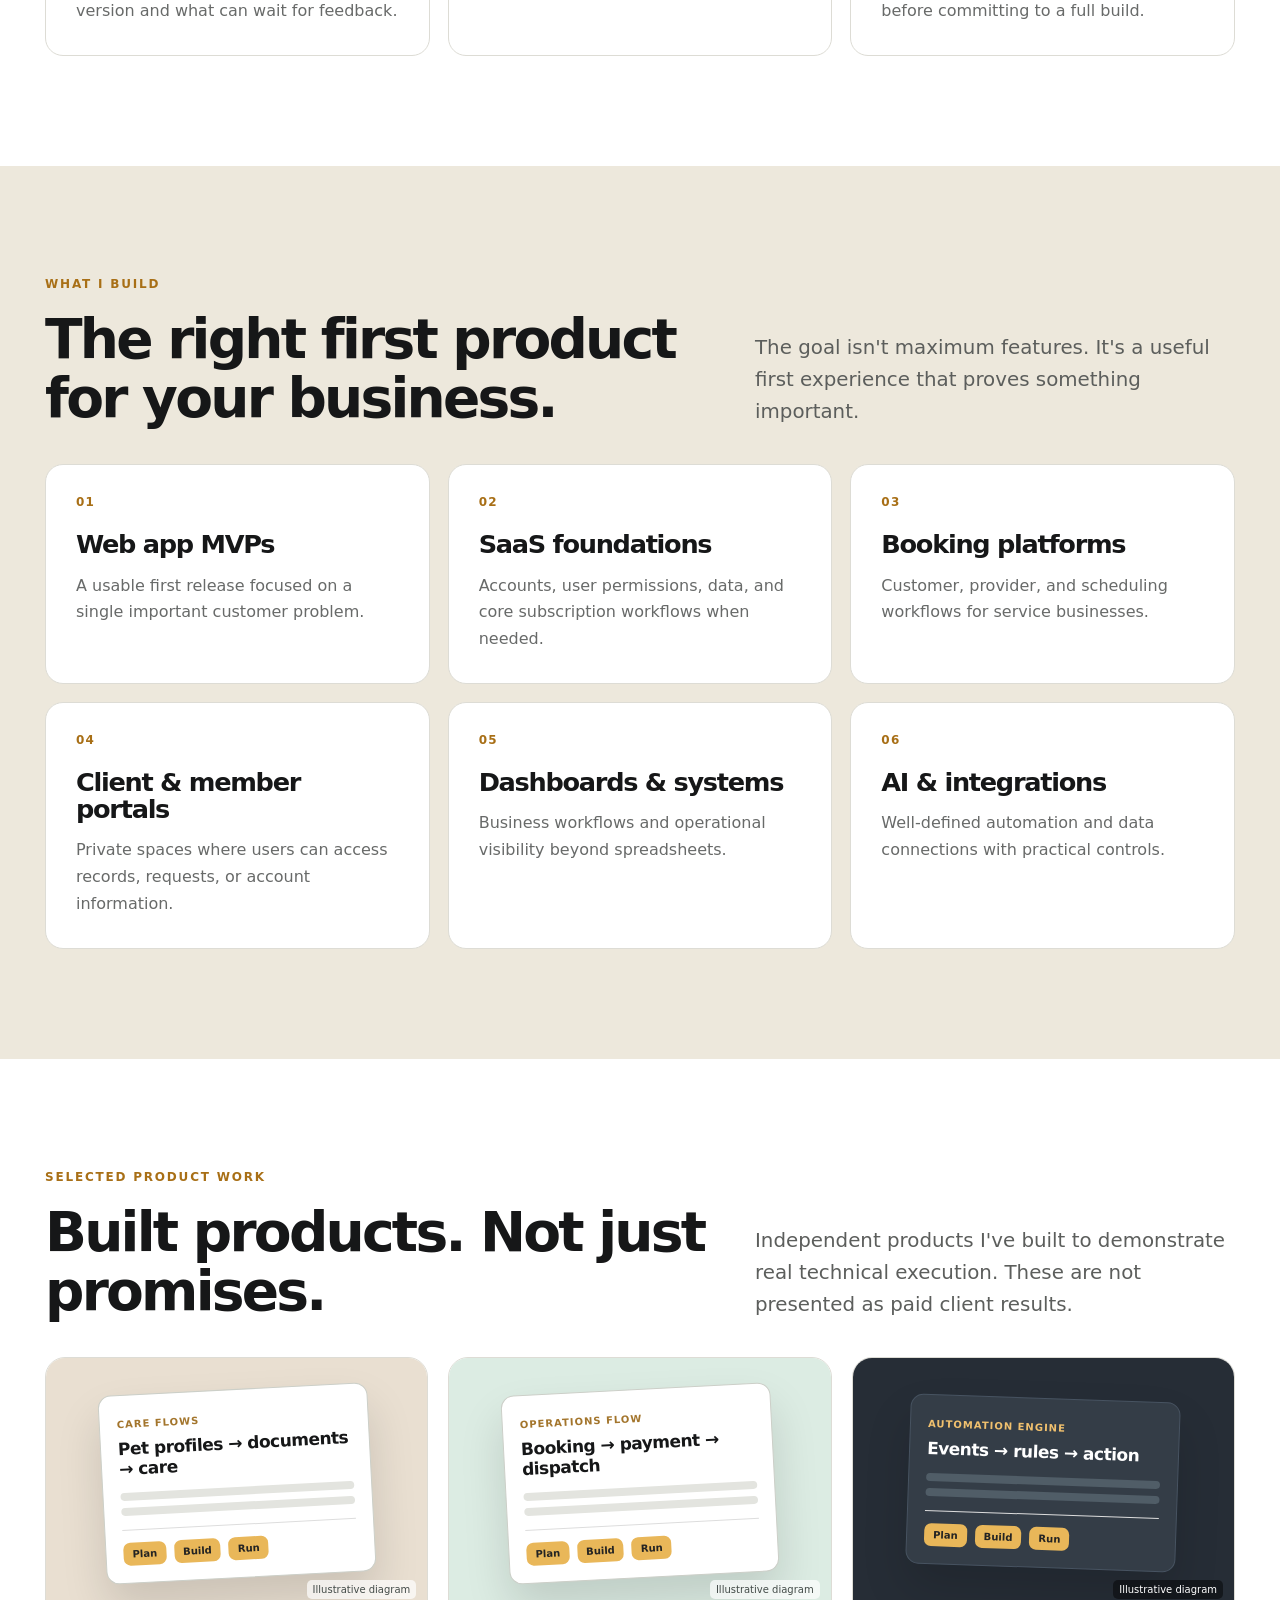
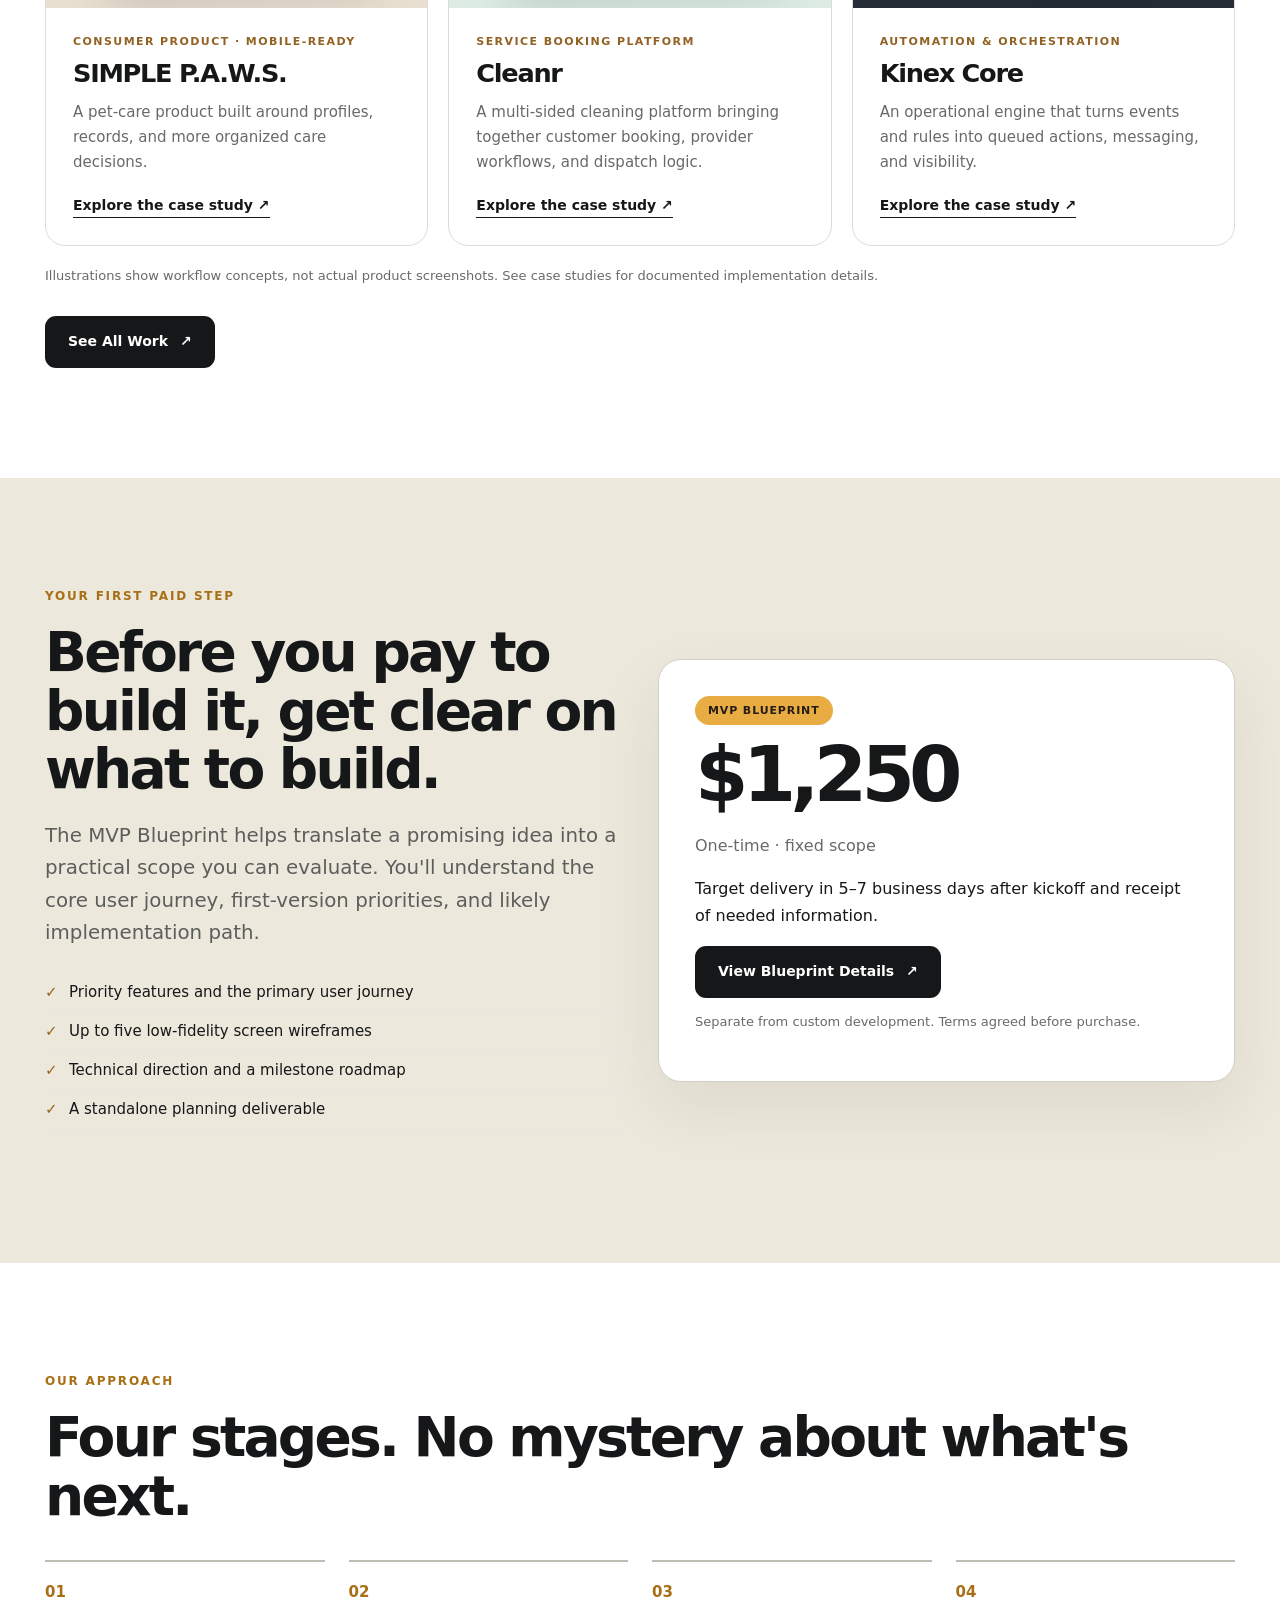
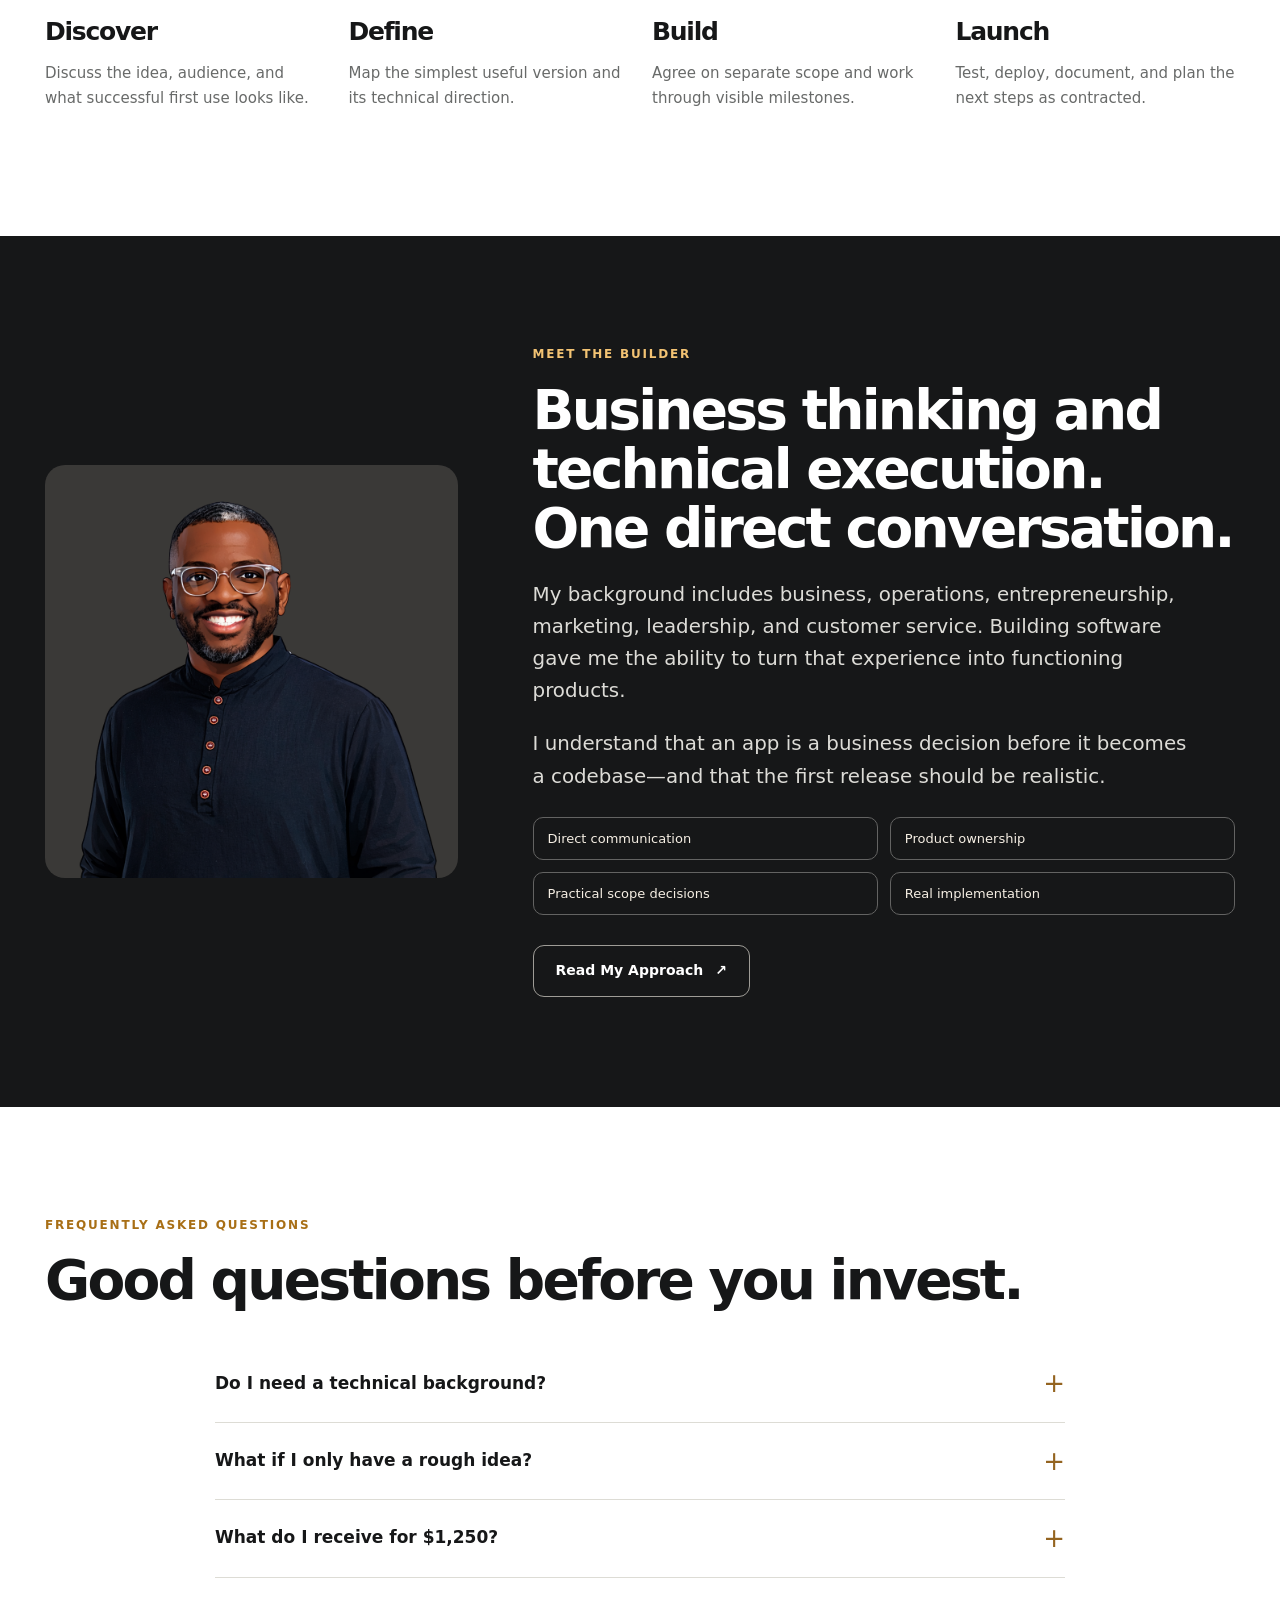
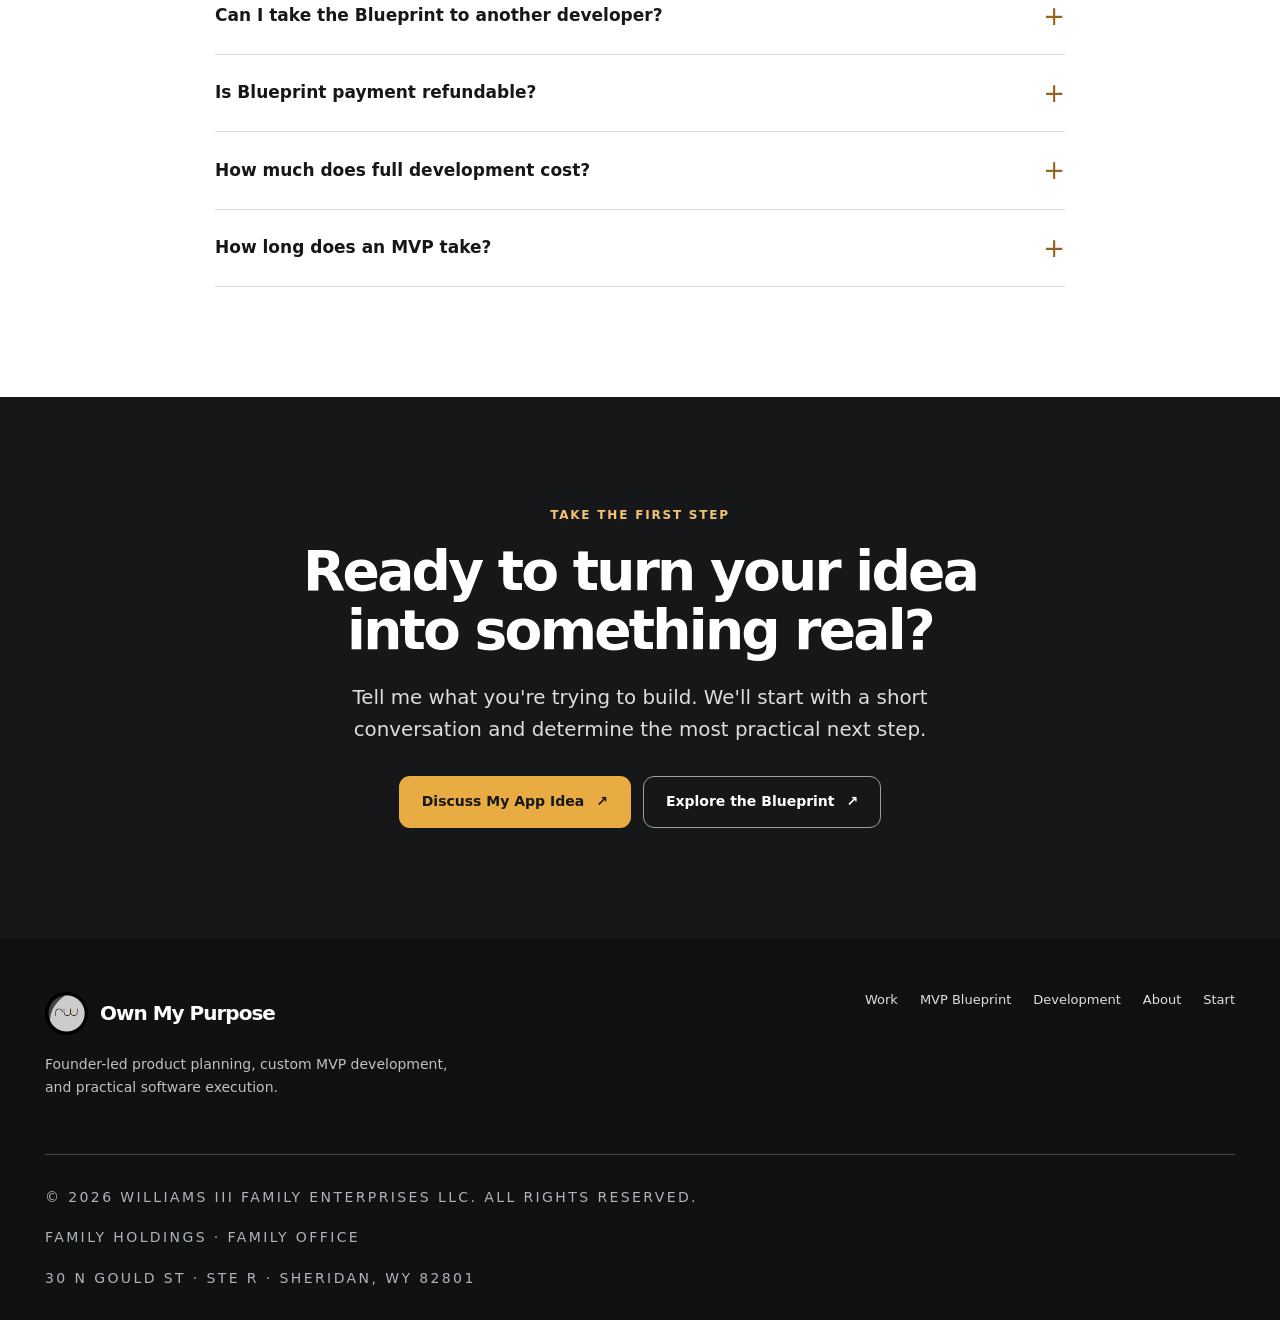
==== commit d9aa2606: "feat: add Williams III Family Enterprises legal footer across all pages" ====
--- a/index.html
+++ b/index.html
@@ -22,4 +22,4 @@
 <section class="section section--cream" id="blueprint"><div class="wrap offer-layout"><div><p class="eyebrow">Your first paid step</p><h2>Before you pay to build it, get clear on what to build.</h2><p class="lead">The MVP Blueprint helps translate a promising idea into a practical scope you can evaluate. You'll understand the core user journey, first-version priorities, and likely implementation path.</p><ul class="feature-list"><li>Priority features and the primary user journey</li><li>Up to five low-fidelity screen wireframes</li><li>Technical direction and a milestone roadmap</li><li>A standalone planning deliverable</li></ul></div><div class="price-panel"><span class="offer-band">MVP Blueprint</span><div class="price">$1,250</div><p class="muted">One-time · fixed scope</p><p>Target delivery in 5–7 business days after kickoff and receipt of needed information.</p><a class="button button--dark" href="/mvp-blueprint/" data-event="blueprint_cta_click">View Blueprint Details <span aria-hidden="true">↗</span></a><p class="fine">Separate from custom development. Terms agreed before purchase.</p></div></div></section>
 <section class="section section--white"><div class="wrap"><p class="eyebrow">Our approach</p><h2>Four stages. No mystery about what's next.</h2><div class="steps" style="margin-top:35px"><div class="step"><span class="step-num">01</span><h3>Discover</h3><p>Discuss the idea, audience, and what successful first use looks like.</p></div><div class="step"><span class="step-num">02</span><h3>Define</h3><p>Map the simplest useful version and its technical direction.</p></div><div class="step"><span class="step-num">03</span><h3>Build</h3><p>Agree on separate scope and work through visible milestones.</p></div><div class="step"><span class="step-num">04</span><h3>Launch</h3><p>Test, deploy, document, and plan the next steps as contracted.</p></div></div></div></section>
 <section class="section section--dark"><div class="wrap founder-split"><div class="founder-photo"><img src="/images/Rob Cartoon 1024x1024.png" width="1024" height="1024" loading="lazy" alt="Illustrated portrait of the founder of Own My Purpose"></div><div><p class="eyebrow eyebrow--light">Meet the builder</p><h2>Business thinking and technical execution. One direct conversation.</h2><p class="lead lead--light">My background includes business, operations, entrepreneurship, marketing, leadership, and customer service. Building software gave me the ability to turn that experience into functioning products.</p><p class="lead lead--light">I understand that an app is a business decision before it becomes a codebase—and that the first release should be realistic.</p><div class="founder-points"><span>Direct communication</span><span>Product ownership</span><span>Practical scope decisions</span><span>Real implementation</span></div><div class="actions"><a class="button button--line" href="/about/">Read My Approach <span aria-hidden="true">↗</span></a></div></div></div></section>
-<section class="section section--white" id="faq"><div class="wrap"><p class="eyebrow">Frequently asked questions</p><h2>Good questions before you invest.</h2><div class="faq-list"><details><summary>Do I need a technical background?</summary><p>No. The process is designed for founders who know the problem they want to solve, not necessarily how to build the software.</p></details><details><summary>What if I only have a rough idea?</summary><p>That's okay. A short fit conversation helps determine whether a focused planning engagement is useful or whether more business validation should happen first.</p></details><details><summary>What do I receive for $1,250?</summary><p>A defined product brief, first-version priorities, one core user journey, up to five low-fidelity wireframes, technical direction, build milestones, a preliminary estimate, and a delivery walkthrough with one consolidated revision round.</p></details><details><summary>Can I take the Blueprint to another developer?</summary><p>Yes—the intention is for the agreed planning deliverables to be independently useful. Specific ownership and licensing terms will be confirmed in the agreement before purchase.</p></details><details><summary>Is Blueprint payment refundable?</summary><p>Payment, cancellation, and refund terms are provided in the written agreement before you purchase. No automatic refund or guarantee is implied.</p></details><details><summary>How much does full development cost?</summary><p>Build cost is quoted against an agreed scope, complexity, integrations, timeline, and acceptance criteria. There is no responsible single fixed price for every MVP.</p></details><details><summary>How long does an MVP take?</summary><p>Development duration depends on scope. The Blueprint target is 5–7 business days after kickoff and complete inputs; custom development receives its own milestone schedule.</p></details></div></div></section><section class="final-cta"><div class="wrap"><p class="eyebrow eyebrow--light">Take the first step</p><h2>Ready to turn your idea into something real?</h2><p class="lead lead--light">Tell me what you're trying to build. We'll start with a short conversation and determine the most practical next step.</p><div class="actions"><a class="button button--gold" href="/start/" data-event="primary_cta_click">Discuss My App Idea <span aria-hidden="true">↗</span></a><a class="button button--line" href="/mvp-blueprint/" data-event="blueprint_cta_click">Explore the Blueprint <span aria-hidden="true">↗</span></a></div></div></section></main><footer class="footer"><div class="wrap"><div class="footer-top"><div><a href="/" class="brand"><img src="/images/rwiii logo.png" alt="" width="43" height="43">Own My Purpose</a><p>Founder-led product planning, custom MVP development, and practical software execution.</p></div><nav class="footer-nav" aria-label="Footer navigation"><a href="/work/">Work</a><a href="/mvp-blueprint/">MVP Blueprint</a><a href="/mvp-development/">Development</a><a href="/about/">About</a><a href="/start/">Start</a></nav></div><div class="footer-bottom"><span>© <span data-year>2026</span> Own My Purpose · Atlanta, Georgia</span><span>Clarity first. Build what matters.</span></div></div></footer></body></html>+<section class="section section--white" id="faq"><div class="wrap"><p class="eyebrow">Frequently asked questions</p><h2>Good questions before you invest.</h2><div class="faq-list"><details><summary>Do I need a technical background?</summary><p>No. The process is designed for founders who know the problem they want to solve, not necessarily how to build the software.</p></details><details><summary>What if I only have a rough idea?</summary><p>That's okay. A short fit conversation helps determine whether a focused planning engagement is useful or whether more business validation should happen first.</p></details><details><summary>What do I receive for $1,250?</summary><p>A defined product brief, first-version priorities, one core user journey, up to five low-fidelity wireframes, technical direction, build milestones, a preliminary estimate, and a delivery walkthrough with one consolidated revision round.</p></details><details><summary>Can I take the Blueprint to another developer?</summary><p>Yes—the intention is for the agreed planning deliverables to be independently useful. Specific ownership and licensing terms will be confirmed in the agreement before purchase.</p></details><details><summary>Is Blueprint payment refundable?</summary><p>Payment, cancellation, and refund terms are provided in the written agreement before you purchase. No automatic refund or guarantee is implied.</p></details><details><summary>How much does full development cost?</summary><p>Build cost is quoted against an agreed scope, complexity, integrations, timeline, and acceptance criteria. There is no responsible single fixed price for every MVP.</p></details><details><summary>How long does an MVP take?</summary><p>Development duration depends on scope. The Blueprint target is 5–7 business days after kickoff and complete inputs; custom development receives its own milestone schedule.</p></details></div></div></section><section class="final-cta"><div class="wrap"><p class="eyebrow eyebrow--light">Take the first step</p><h2>Ready to turn your idea into something real?</h2><p class="lead lead--light">Tell me what you're trying to build. We'll start with a short conversation and determine the most practical next step.</p><div class="actions"><a class="button button--gold" href="/start/" data-event="primary_cta_click">Discuss My App Idea <span aria-hidden="true">↗</span></a><a class="button button--line" href="/mvp-blueprint/" data-event="blueprint_cta_click">Explore the Blueprint <span aria-hidden="true">↗</span></a></div></div></section></main><footer class="footer"><div class="wrap"><div class="footer-top"><div><a href="/" class="brand"><img src="/images/rwiii logo.png" alt="" width="43" height="43">Own My Purpose</a><p>Founder-led product planning, custom MVP development, and practical software execution.</p></div><nav class="footer-nav" aria-label="Footer navigation"><a href="/work/">Work</a><a href="/mvp-blueprint/">MVP Blueprint</a><a href="/mvp-development/">Development</a><a href="/about/">About</a><a href="/start/">Start</a></nav></div><div class="footer-legal" aria-label="Company legal information"><p>© 2026 WILLIAMS III FAMILY ENTERPRISES LLC. ALL RIGHTS RESERVED.</p><p>FAMILY HOLDINGS · FAMILY OFFICE</p><p>30 N GOULD ST · STE R · SHERIDAN, WY 82801</p></div></div></footer></body></html>
--- a/assets/site.css
+++ b/assets/site.css
@@ -18,3 +18,9 @@
 @media(max-width:760px){.wrap{width:min(100% - 36px,var(--max))}.section{padding:75px 0}.header-inner{min-height:68px}.menu-toggle{display:block}.nav-links{display:none;position:absolute;top:68px;left:0;right:0;padding:20px 18px 28px;background:var(--paper);border-bottom:1px solid var(--line);box-shadow:0 18px 28px #0002;flex-direction:column;align-items:stretch;gap:10px}.nav-links.is-open{display:flex}.nav-links>a:not(.button){padding:12px 6px}.nav-links .button{width:100%}.brand{font-size:18px}.brand img{width:38px;height:38px}.hero{padding:78px 0 70px}.hero-inner,.offer-layout,.founder-split,.split,.case-cols{grid-template-columns:1fr}.hero-inner{gap:12px}.hero-art{min-height:330px}.hero .headline,.headline{font-size:clamp(3.1rem,11vw,4.8rem)}.hero .lead{font-size:17px}.art-frame{max-width:480px;transform:none}.art-floating{right:0;bottom:0;transform:none}.grid-3,.grid-2,.work-grid,.start-options{grid-template-columns:1fr}.section-head{display:block}.quote-card{display:block}.quote-card .actions{margin-top:28px}.steps{grid-template-columns:repeat(2,1fr)}.founder-photo{max-width:390px;min-height:290px}.footer-top,.footer-bottom{flex-direction:column}.page-hero{padding:75px 0}.page-hero h1{font-size:clamp(3.0rem,10vw,4.8rem)}.price-panel{padding:25px}}
 @media(max-width:430px){.wrap{width:calc(100% - 30px)}.hero .headline,.headline{font-size:clamp(2.75rem,12vw,3.8rem)}.button{width:100%}.actions{align-items:stretch;flex-direction:column}.steps{grid-template-columns:1fr}.founder-points{grid-template-columns:1fr}.hero-art{min-height:300px}.art-content{padding:16px}.art-floating{font-size:11px}.footer-nav{gap:14px}}
 @media(prefers-reduced-motion:reduce){html{scroll-behavior:auto}*,*:before,*:after{animation-duration:.01ms!important;transition-duration:.01ms!important;scroll-behavior:auto!important}.art-frame,.ui-sample{transform:none!important}}
+
+
+/* Sitewide Williams III Family Enterprises legal imprint */
+.footer-legal{display:grid;gap:16px;padding-top:30px;margin-top:0;color:#adb4bb;letter-spacing:.15em;text-transform:uppercase}
+.footer .footer-legal p{font-size:clamp(12px,1.1vw,14px);line-height:1.75;max-width:none;margin:0;font-weight:500;overflow-wrap:anywhere}
+@media(max-width:760px){.footer-legal{gap:20px;letter-spacing:.11em;padding-top:28px}.footer .footer-legal p{font-size:12px;line-height:1.8}}
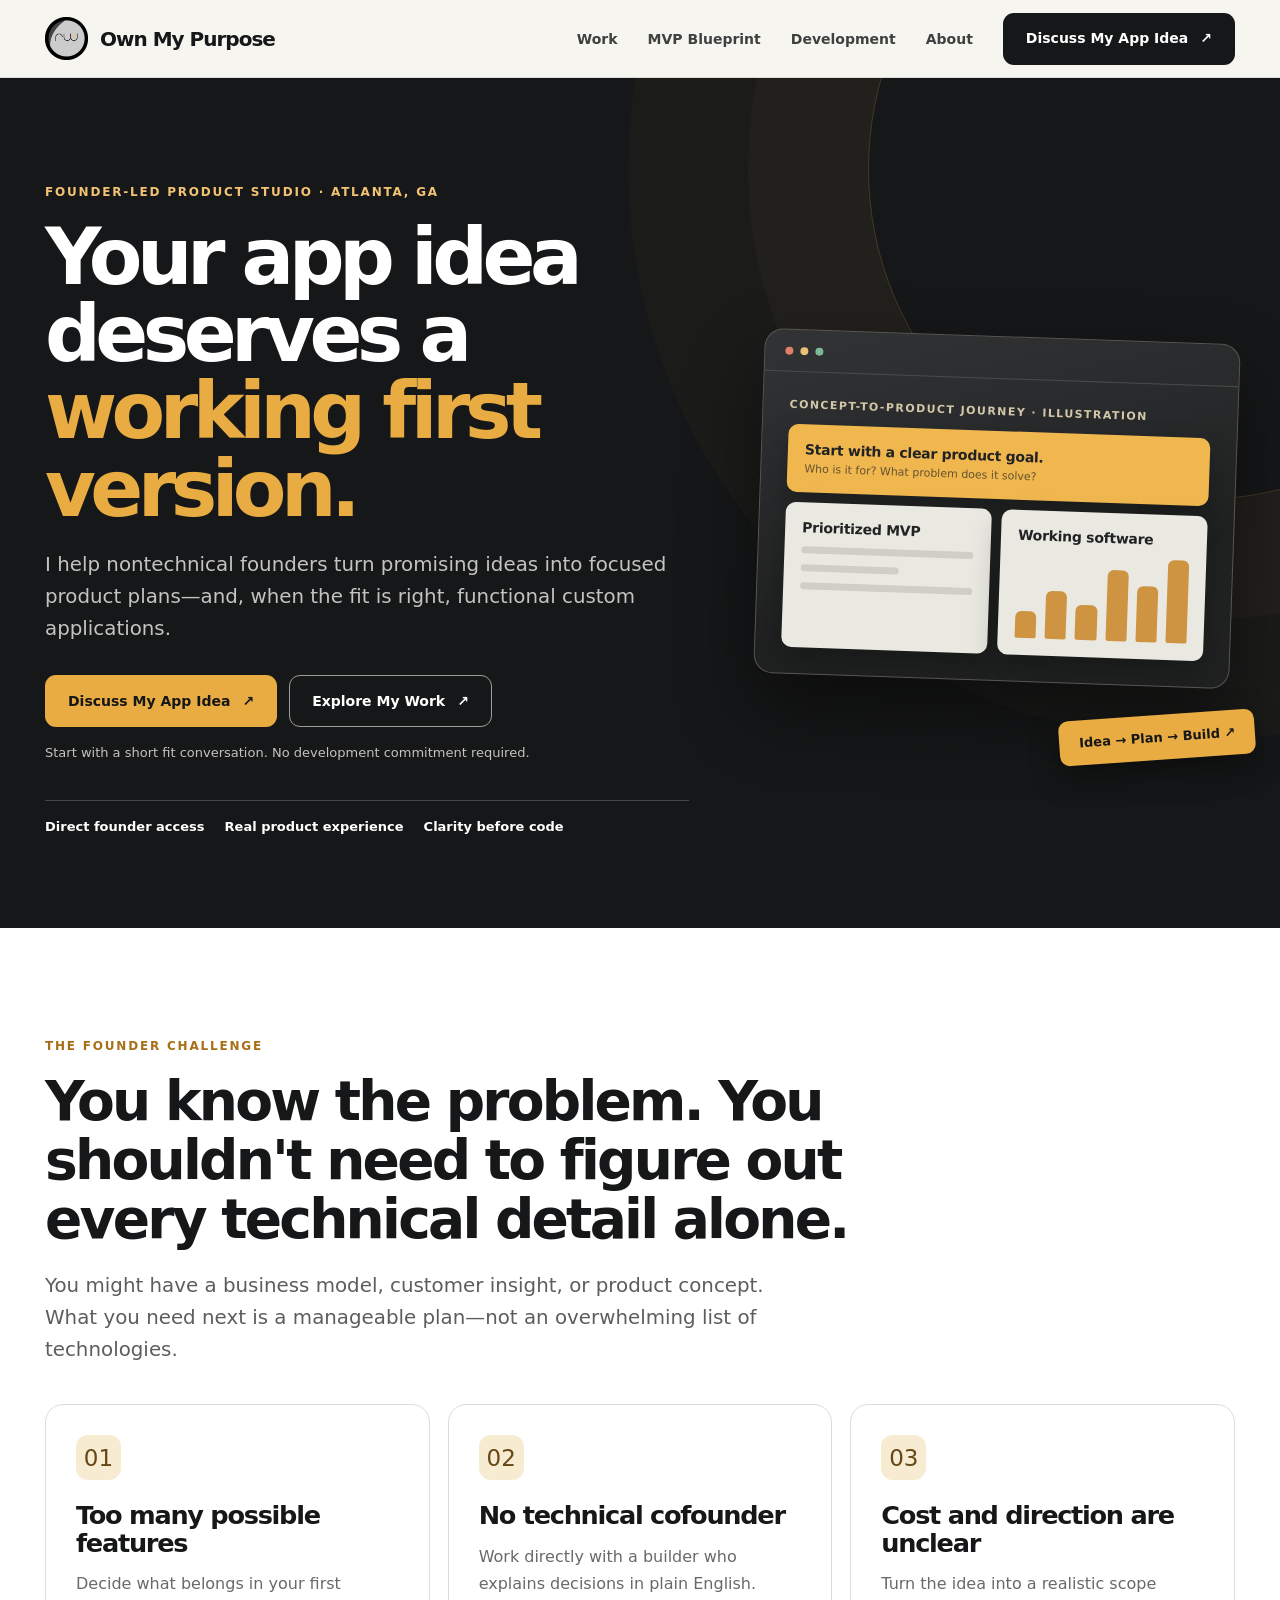
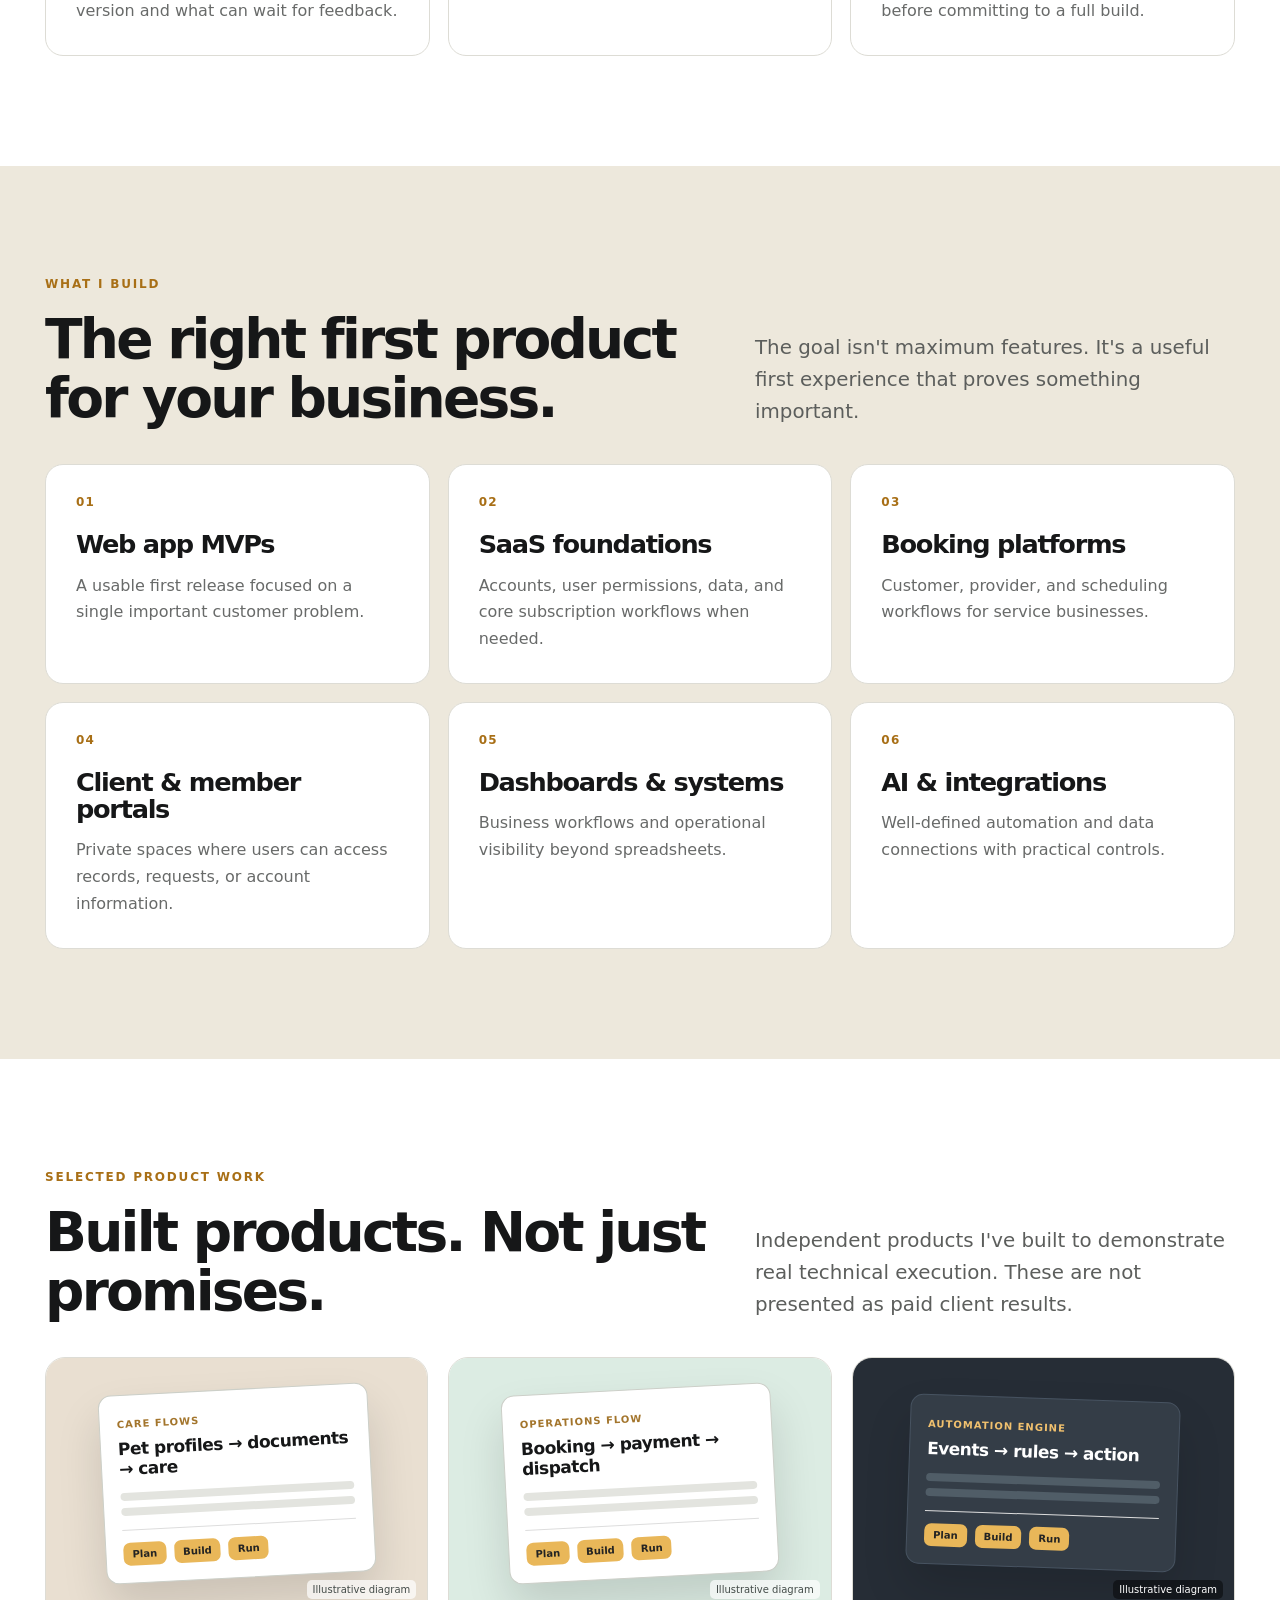
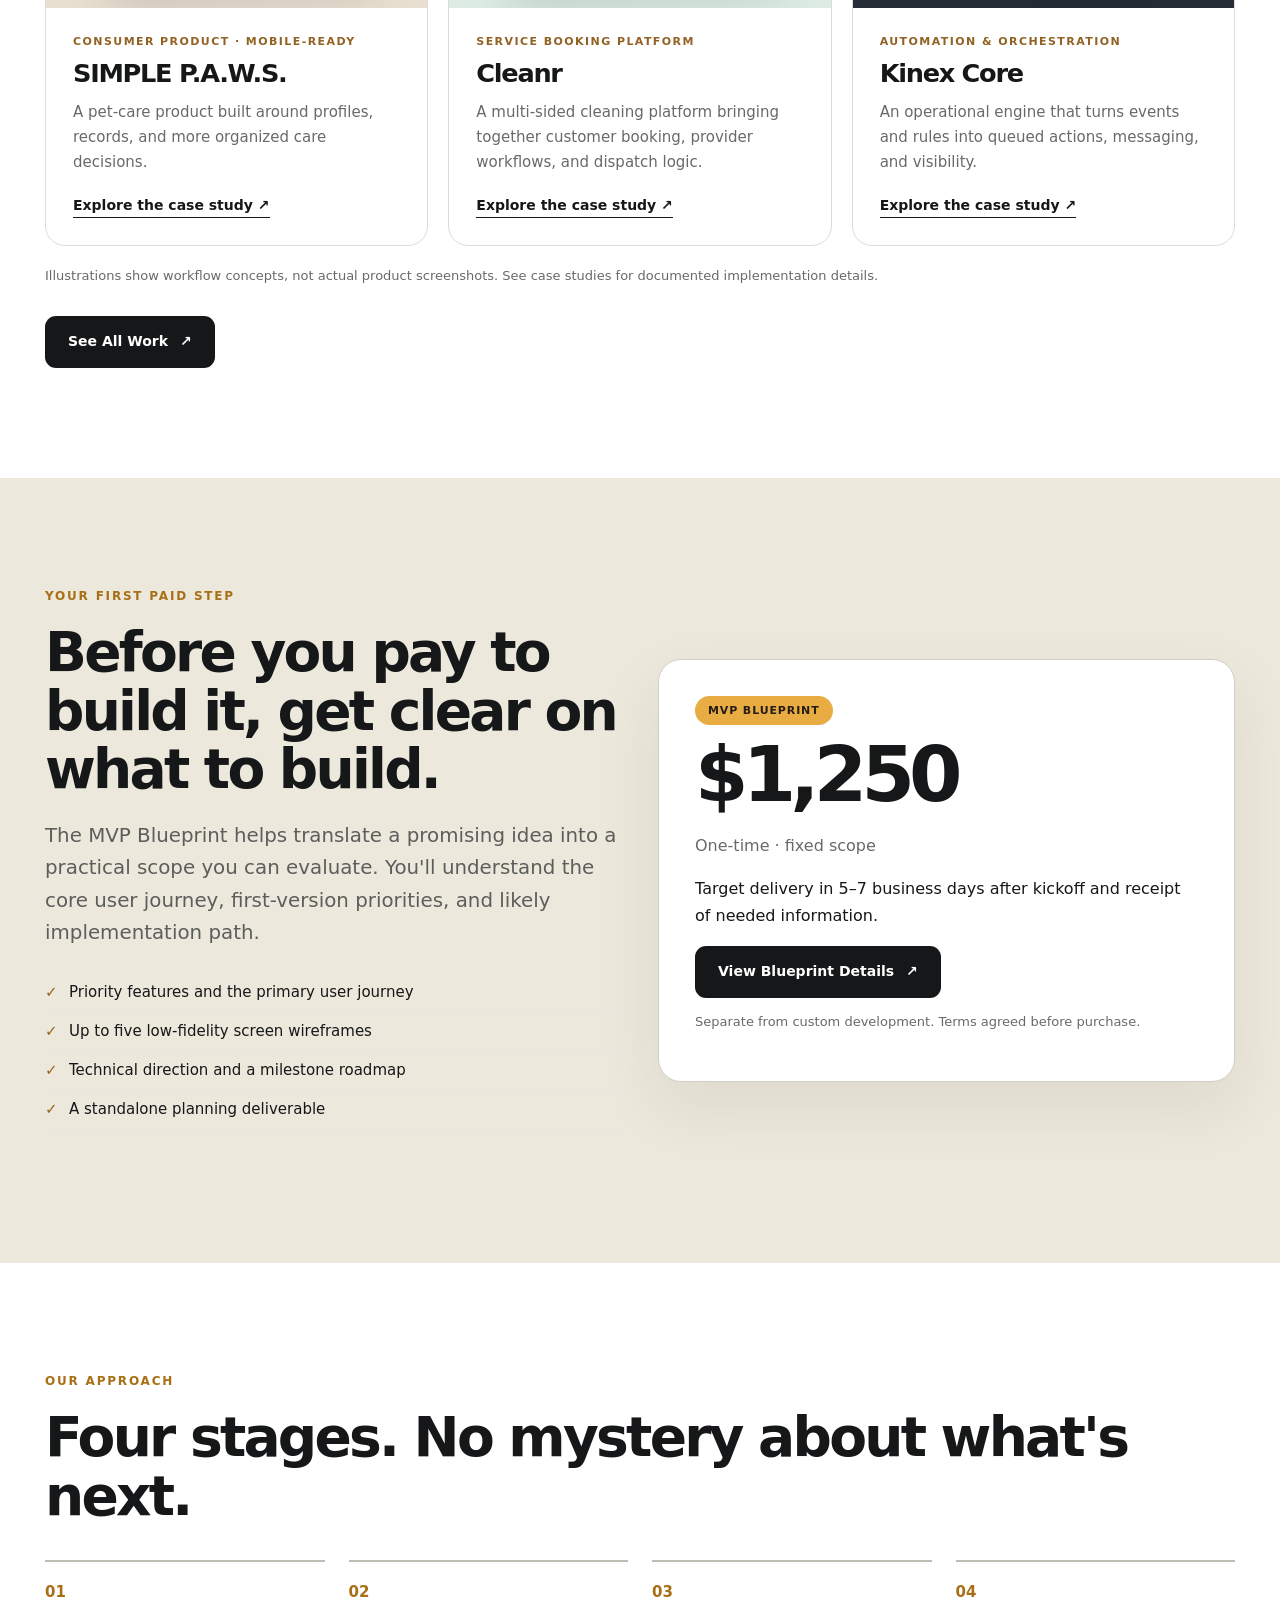
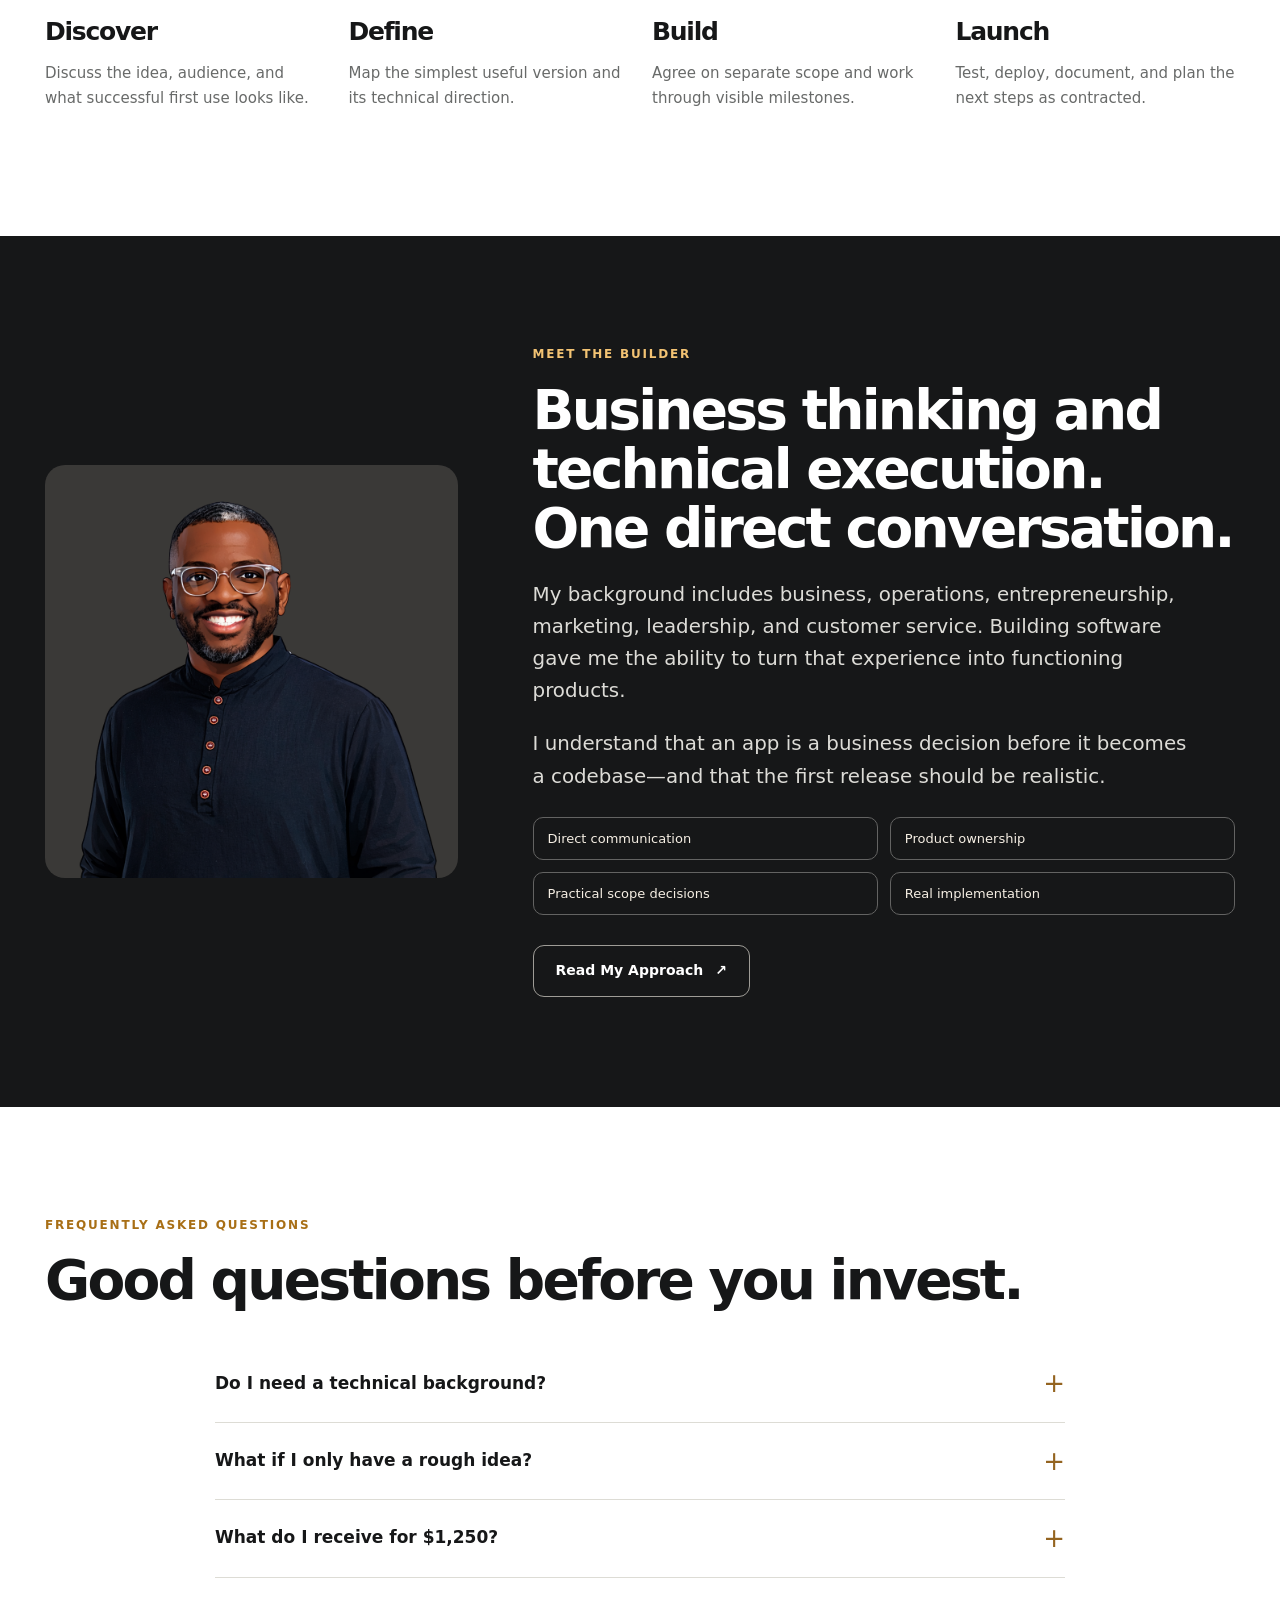
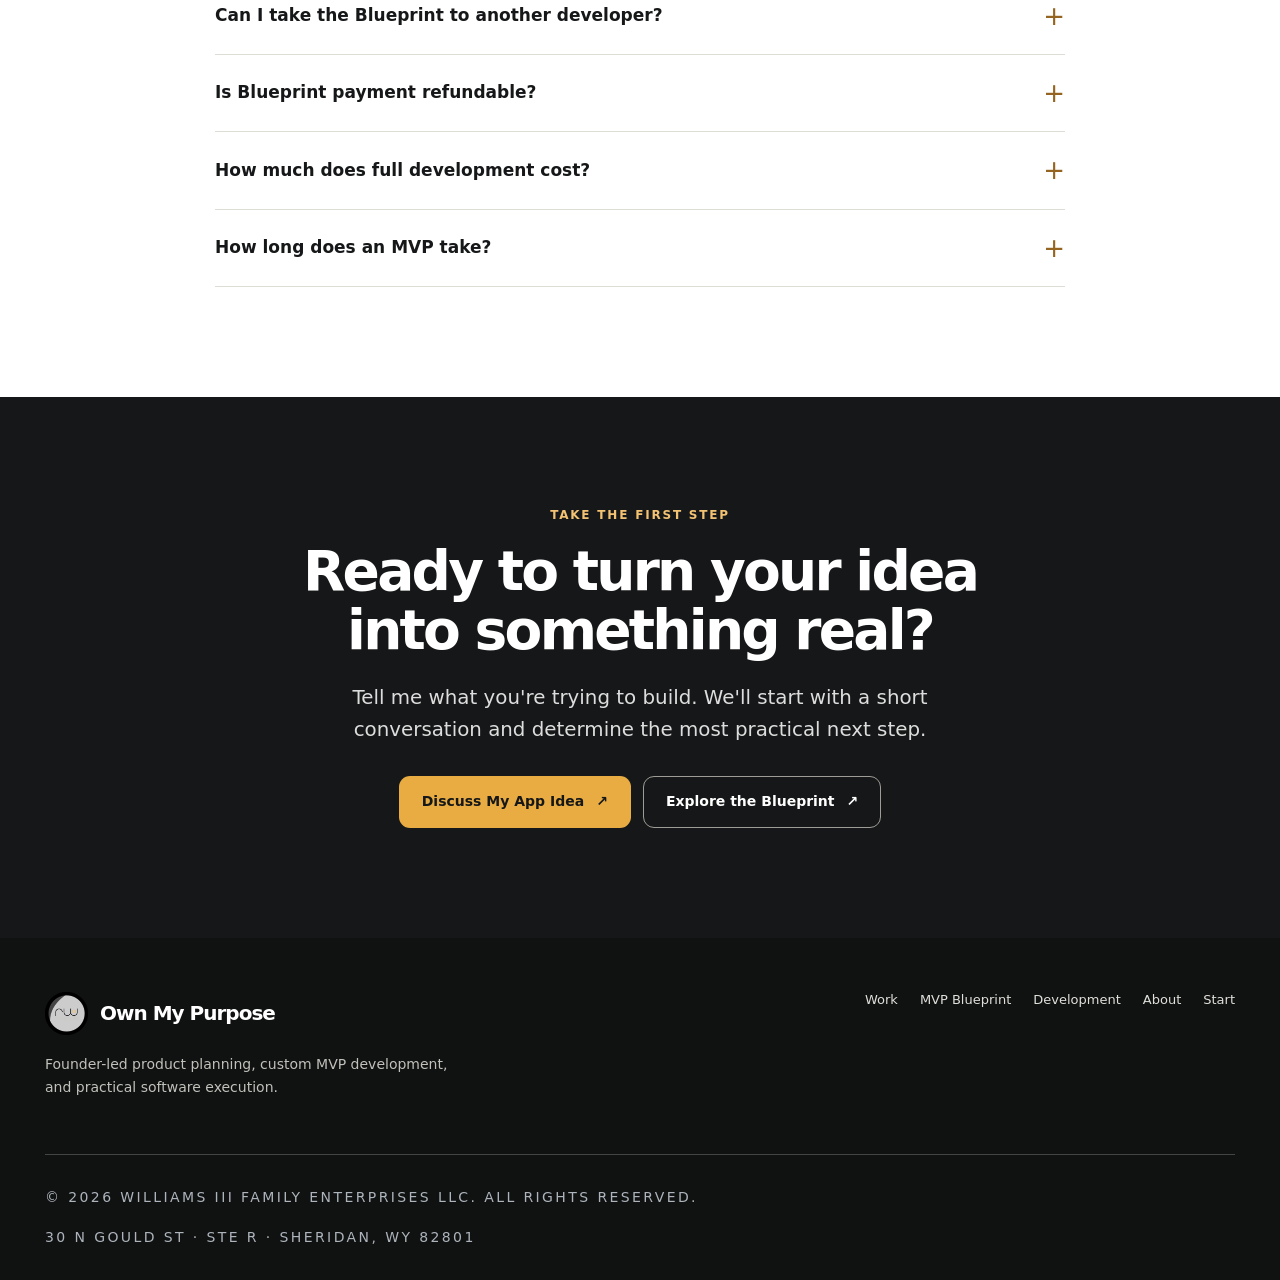
==== commit 095514b0: "chore: remove family holdings descriptor from studio footer" ====
--- a/index.html
+++ b/index.html
@@ -22,4 +22,4 @@
 <section class="section section--cream" id="blueprint"><div class="wrap offer-layout"><div><p class="eyebrow">Your first paid step</p><h2>Before you pay to build it, get clear on what to build.</h2><p class="lead">The MVP Blueprint helps translate a promising idea into a practical scope you can evaluate. You'll understand the core user journey, first-version priorities, and likely implementation path.</p><ul class="feature-list"><li>Priority features and the primary user journey</li><li>Up to five low-fidelity screen wireframes</li><li>Technical direction and a milestone roadmap</li><li>A standalone planning deliverable</li></ul></div><div class="price-panel"><span class="offer-band">MVP Blueprint</span><div class="price">$1,250</div><p class="muted">One-time · fixed scope</p><p>Target delivery in 5–7 business days after kickoff and receipt of needed information.</p><a class="button button--dark" href="/mvp-blueprint/" data-event="blueprint_cta_click">View Blueprint Details <span aria-hidden="true">↗</span></a><p class="fine">Separate from custom development. Terms agreed before purchase.</p></div></div></section>
 <section class="section section--white"><div class="wrap"><p class="eyebrow">Our approach</p><h2>Four stages. No mystery about what's next.</h2><div class="steps" style="margin-top:35px"><div class="step"><span class="step-num">01</span><h3>Discover</h3><p>Discuss the idea, audience, and what successful first use looks like.</p></div><div class="step"><span class="step-num">02</span><h3>Define</h3><p>Map the simplest useful version and its technical direction.</p></div><div class="step"><span class="step-num">03</span><h3>Build</h3><p>Agree on separate scope and work through visible milestones.</p></div><div class="step"><span class="step-num">04</span><h3>Launch</h3><p>Test, deploy, document, and plan the next steps as contracted.</p></div></div></div></section>
 <section class="section section--dark"><div class="wrap founder-split"><div class="founder-photo"><img src="/images/Rob Cartoon 1024x1024.png" width="1024" height="1024" loading="lazy" alt="Illustrated portrait of the founder of Own My Purpose"></div><div><p class="eyebrow eyebrow--light">Meet the builder</p><h2>Business thinking and technical execution. One direct conversation.</h2><p class="lead lead--light">My background includes business, operations, entrepreneurship, marketing, leadership, and customer service. Building software gave me the ability to turn that experience into functioning products.</p><p class="lead lead--light">I understand that an app is a business decision before it becomes a codebase—and that the first release should be realistic.</p><div class="founder-points"><span>Direct communication</span><span>Product ownership</span><span>Practical scope decisions</span><span>Real implementation</span></div><div class="actions"><a class="button button--line" href="/about/">Read My Approach <span aria-hidden="true">↗</span></a></div></div></div></section>
-<section class="section section--white" id="faq"><div class="wrap"><p class="eyebrow">Frequently asked questions</p><h2>Good questions before you invest.</h2><div class="faq-list"><details><summary>Do I need a technical background?</summary><p>No. The process is designed for founders who know the problem they want to solve, not necessarily how to build the software.</p></details><details><summary>What if I only have a rough idea?</summary><p>That's okay. A short fit conversation helps determine whether a focused planning engagement is useful or whether more business validation should happen first.</p></details><details><summary>What do I receive for $1,250?</summary><p>A defined product brief, first-version priorities, one core user journey, up to five low-fidelity wireframes, technical direction, build milestones, a preliminary estimate, and a delivery walkthrough with one consolidated revision round.</p></details><details><summary>Can I take the Blueprint to another developer?</summary><p>Yes—the intention is for the agreed planning deliverables to be independently useful. Specific ownership and licensing terms will be confirmed in the agreement before purchase.</p></details><details><summary>Is Blueprint payment refundable?</summary><p>Payment, cancellation, and refund terms are provided in the written agreement before you purchase. No automatic refund or guarantee is implied.</p></details><details><summary>How much does full development cost?</summary><p>Build cost is quoted against an agreed scope, complexity, integrations, timeline, and acceptance criteria. There is no responsible single fixed price for every MVP.</p></details><details><summary>How long does an MVP take?</summary><p>Development duration depends on scope. The Blueprint target is 5–7 business days after kickoff and complete inputs; custom development receives its own milestone schedule.</p></details></div></div></section><section class="final-cta"><div class="wrap"><p class="eyebrow eyebrow--light">Take the first step</p><h2>Ready to turn your idea into something real?</h2><p class="lead lead--light">Tell me what you're trying to build. We'll start with a short conversation and determine the most practical next step.</p><div class="actions"><a class="button button--gold" href="/start/" data-event="primary_cta_click">Discuss My App Idea <span aria-hidden="true">↗</span></a><a class="button button--line" href="/mvp-blueprint/" data-event="blueprint_cta_click">Explore the Blueprint <span aria-hidden="true">↗</span></a></div></div></section></main><footer class="footer"><div class="wrap"><div class="footer-top"><div><a href="/" class="brand"><img src="/images/rwiii logo.png" alt="" width="43" height="43">Own My Purpose</a><p>Founder-led product planning, custom MVP development, and practical software execution.</p></div><nav class="footer-nav" aria-label="Footer navigation"><a href="/work/">Work</a><a href="/mvp-blueprint/">MVP Blueprint</a><a href="/mvp-development/">Development</a><a href="/about/">About</a><a href="/start/">Start</a></nav></div><div class="footer-legal" aria-label="Company legal information"><p>© 2026 WILLIAMS III FAMILY ENTERPRISES LLC. ALL RIGHTS RESERVED.</p><p>FAMILY HOLDINGS · FAMILY OFFICE</p><p>30 N GOULD ST · STE R · SHERIDAN, WY 82801</p></div></div></footer></body></html>+<section class="section section--white" id="faq"><div class="wrap"><p class="eyebrow">Frequently asked questions</p><h2>Good questions before you invest.</h2><div class="faq-list"><details><summary>Do I need a technical background?</summary><p>No. The process is designed for founders who know the problem they want to solve, not necessarily how to build the software.</p></details><details><summary>What if I only have a rough idea?</summary><p>That's okay. A short fit conversation helps determine whether a focused planning engagement is useful or whether more business validation should happen first.</p></details><details><summary>What do I receive for $1,250?</summary><p>A defined product brief, first-version priorities, one core user journey, up to five low-fidelity wireframes, technical direction, build milestones, a preliminary estimate, and a delivery walkthrough with one consolidated revision round.</p></details><details><summary>Can I take the Blueprint to another developer?</summary><p>Yes—the intention is for the agreed planning deliverables to be independently useful. Specific ownership and licensing terms will be confirmed in the agreement before purchase.</p></details><details><summary>Is Blueprint payment refundable?</summary><p>Payment, cancellation, and refund terms are provided in the written agreement before you purchase. No automatic refund or guarantee is implied.</p></details><details><summary>How much does full development cost?</summary><p>Build cost is quoted against an agreed scope, complexity, integrations, timeline, and acceptance criteria. There is no responsible single fixed price for every MVP.</p></details><details><summary>How long does an MVP take?</summary><p>Development duration depends on scope. The Blueprint target is 5–7 business days after kickoff and complete inputs; custom development receives its own milestone schedule.</p></details></div></div></section><section class="final-cta"><div class="wrap"><p class="eyebrow eyebrow--light">Take the first step</p><h2>Ready to turn your idea into something real?</h2><p class="lead lead--light">Tell me what you're trying to build. We'll start with a short conversation and determine the most practical next step.</p><div class="actions"><a class="button button--gold" href="/start/" data-event="primary_cta_click">Discuss My App Idea <span aria-hidden="true">↗</span></a><a class="button button--line" href="/mvp-blueprint/" data-event="blueprint_cta_click">Explore the Blueprint <span aria-hidden="true">↗</span></a></div></div></section></main><footer class="footer"><div class="wrap"><div class="footer-top"><div><a href="/" class="brand"><img src="/images/rwiii logo.png" alt="" width="43" height="43">Own My Purpose</a><p>Founder-led product planning, custom MVP development, and practical software execution.</p></div><nav class="footer-nav" aria-label="Footer navigation"><a href="/work/">Work</a><a href="/mvp-blueprint/">MVP Blueprint</a><a href="/mvp-development/">Development</a><a href="/about/">About</a><a href="/start/">Start</a></nav></div><div class="footer-legal" aria-label="Company legal information"><p>© 2026 WILLIAMS III FAMILY ENTERPRISES LLC. ALL RIGHTS RESERVED.</p><p>30 N GOULD ST · STE R · SHERIDAN, WY 82801</p></div></div></footer></body></html>
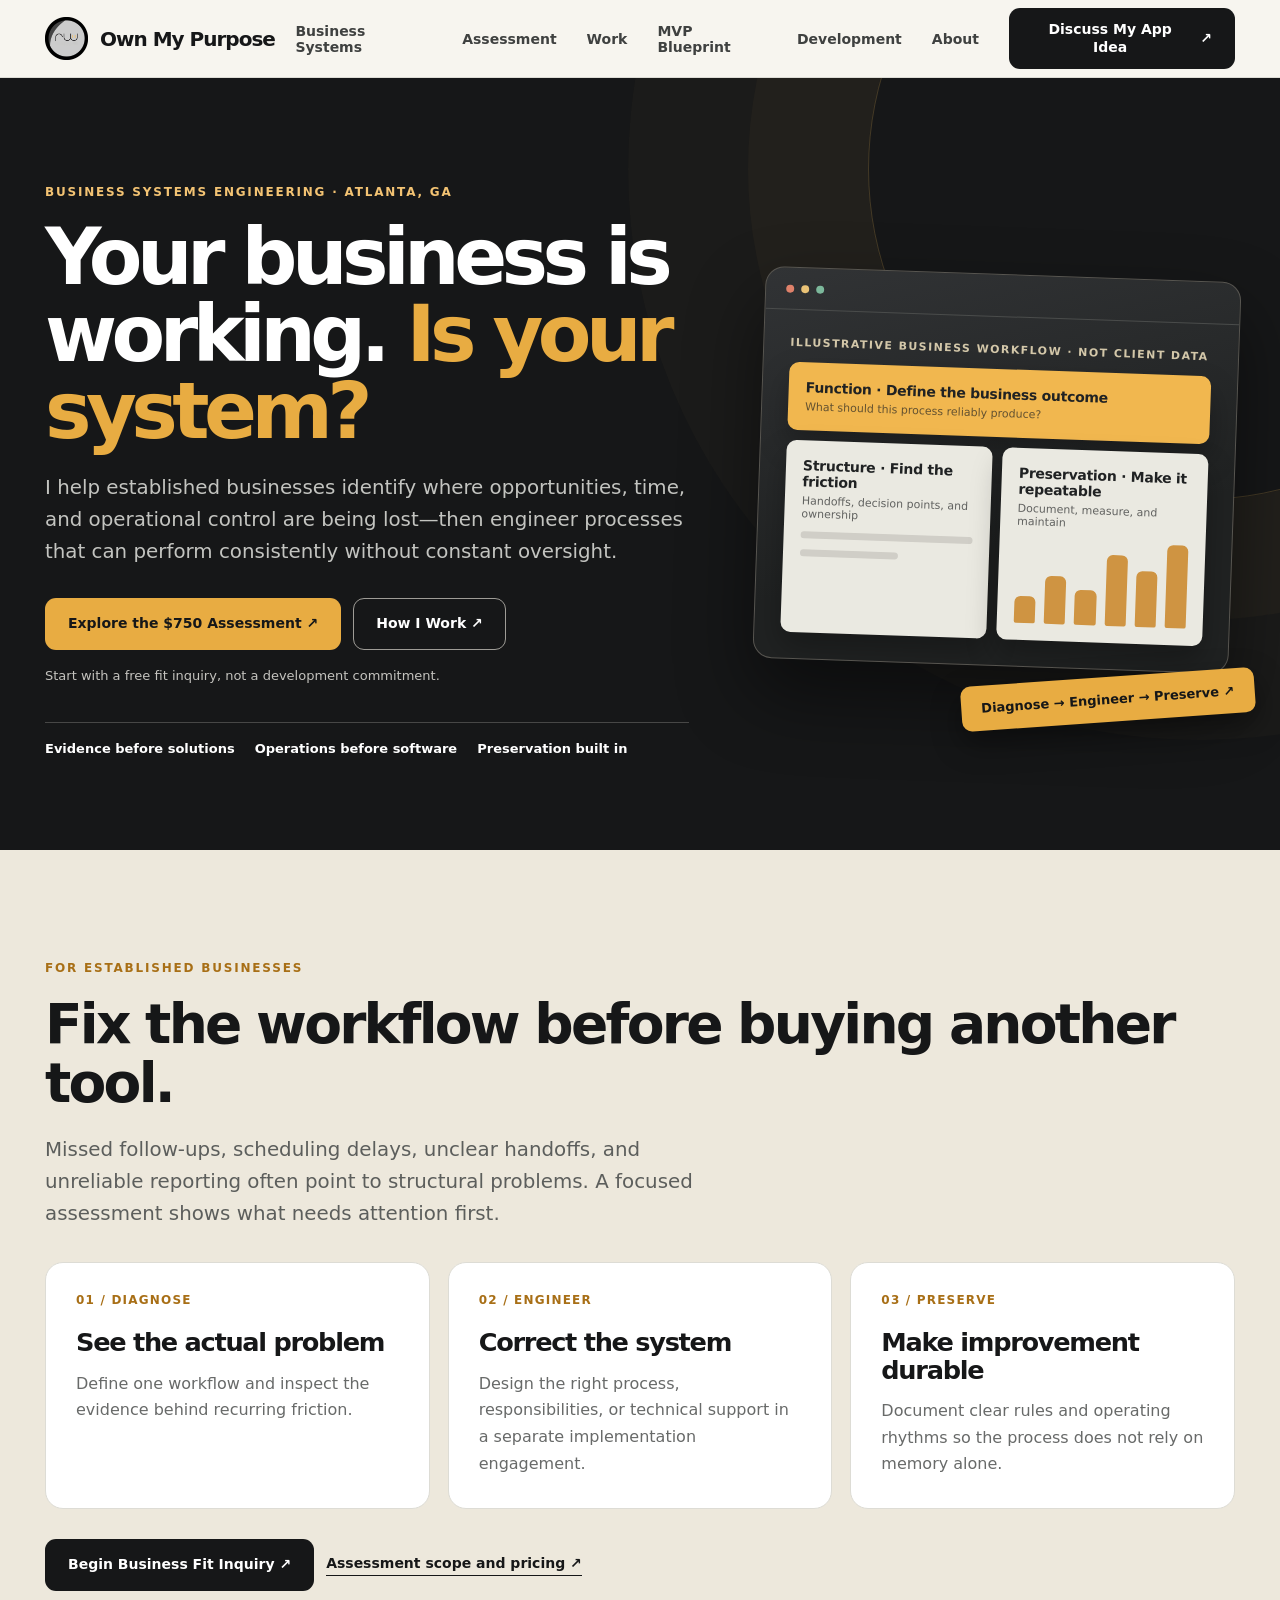
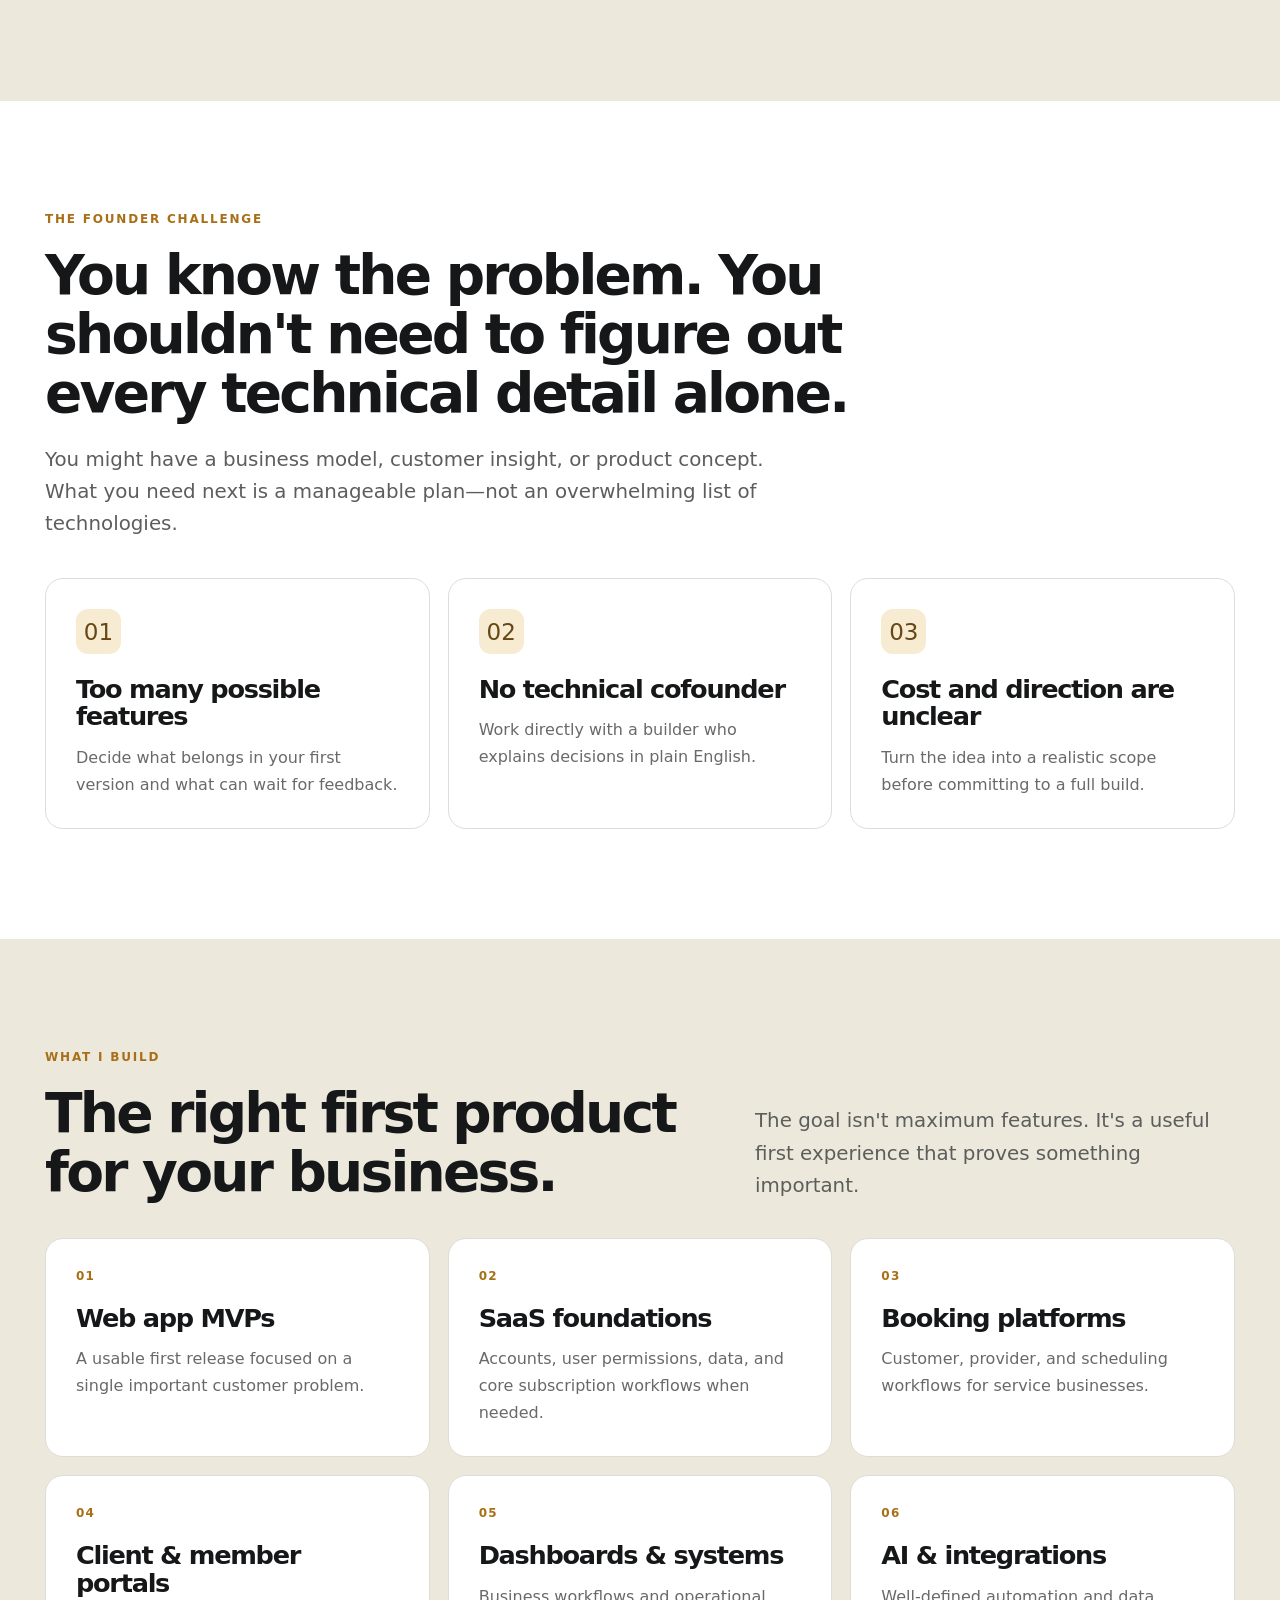
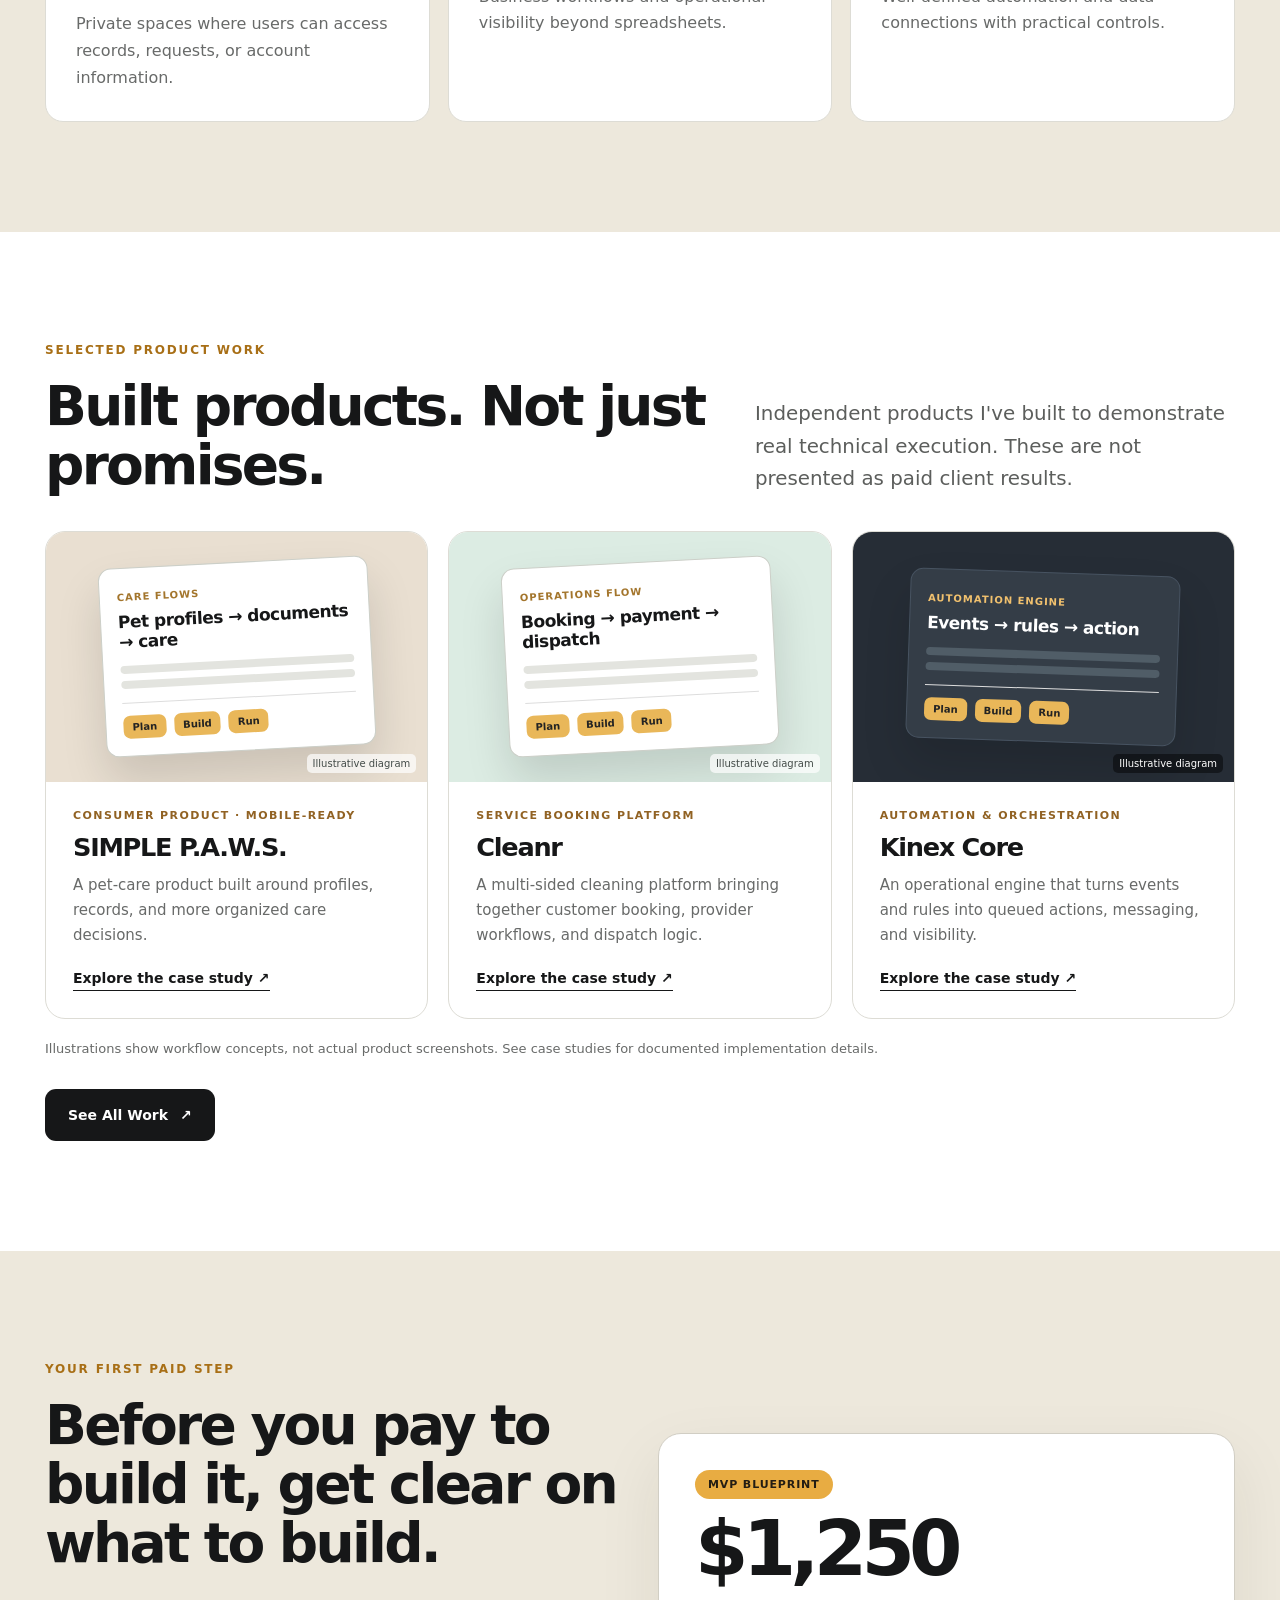
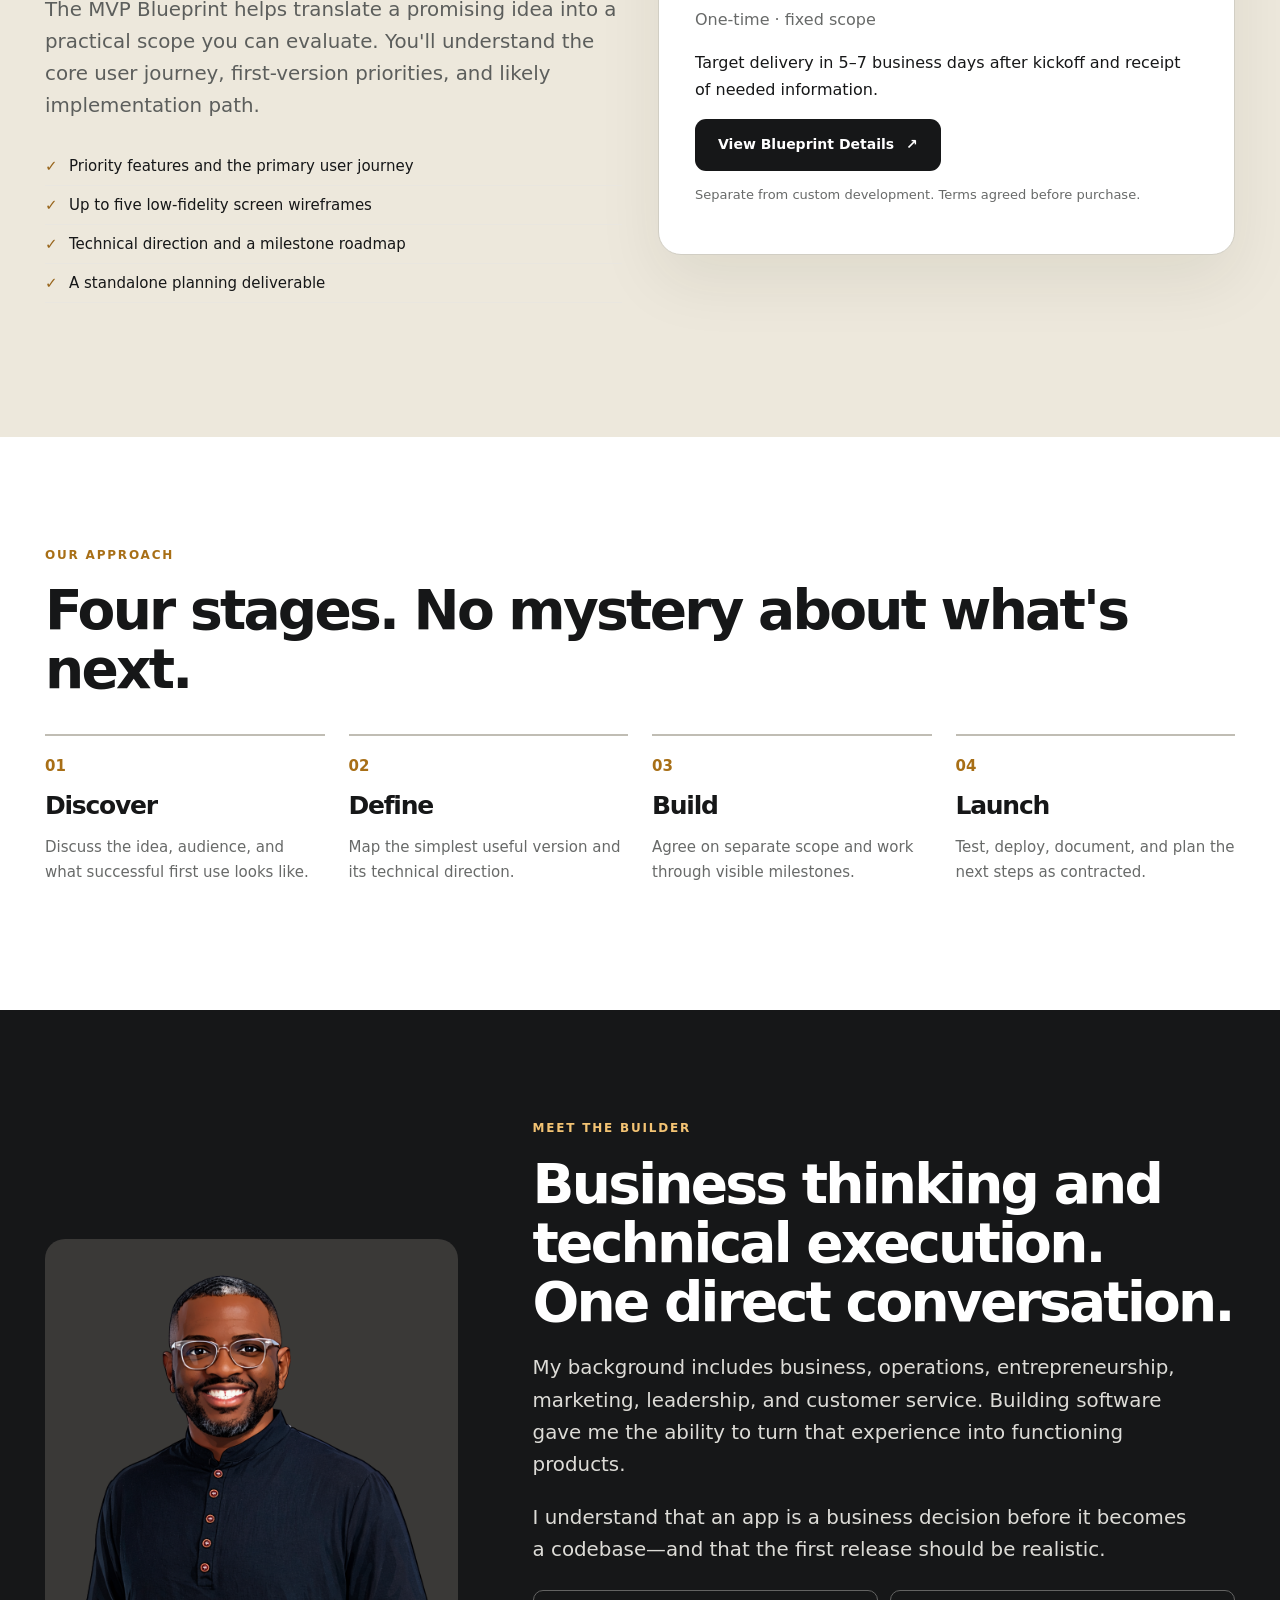
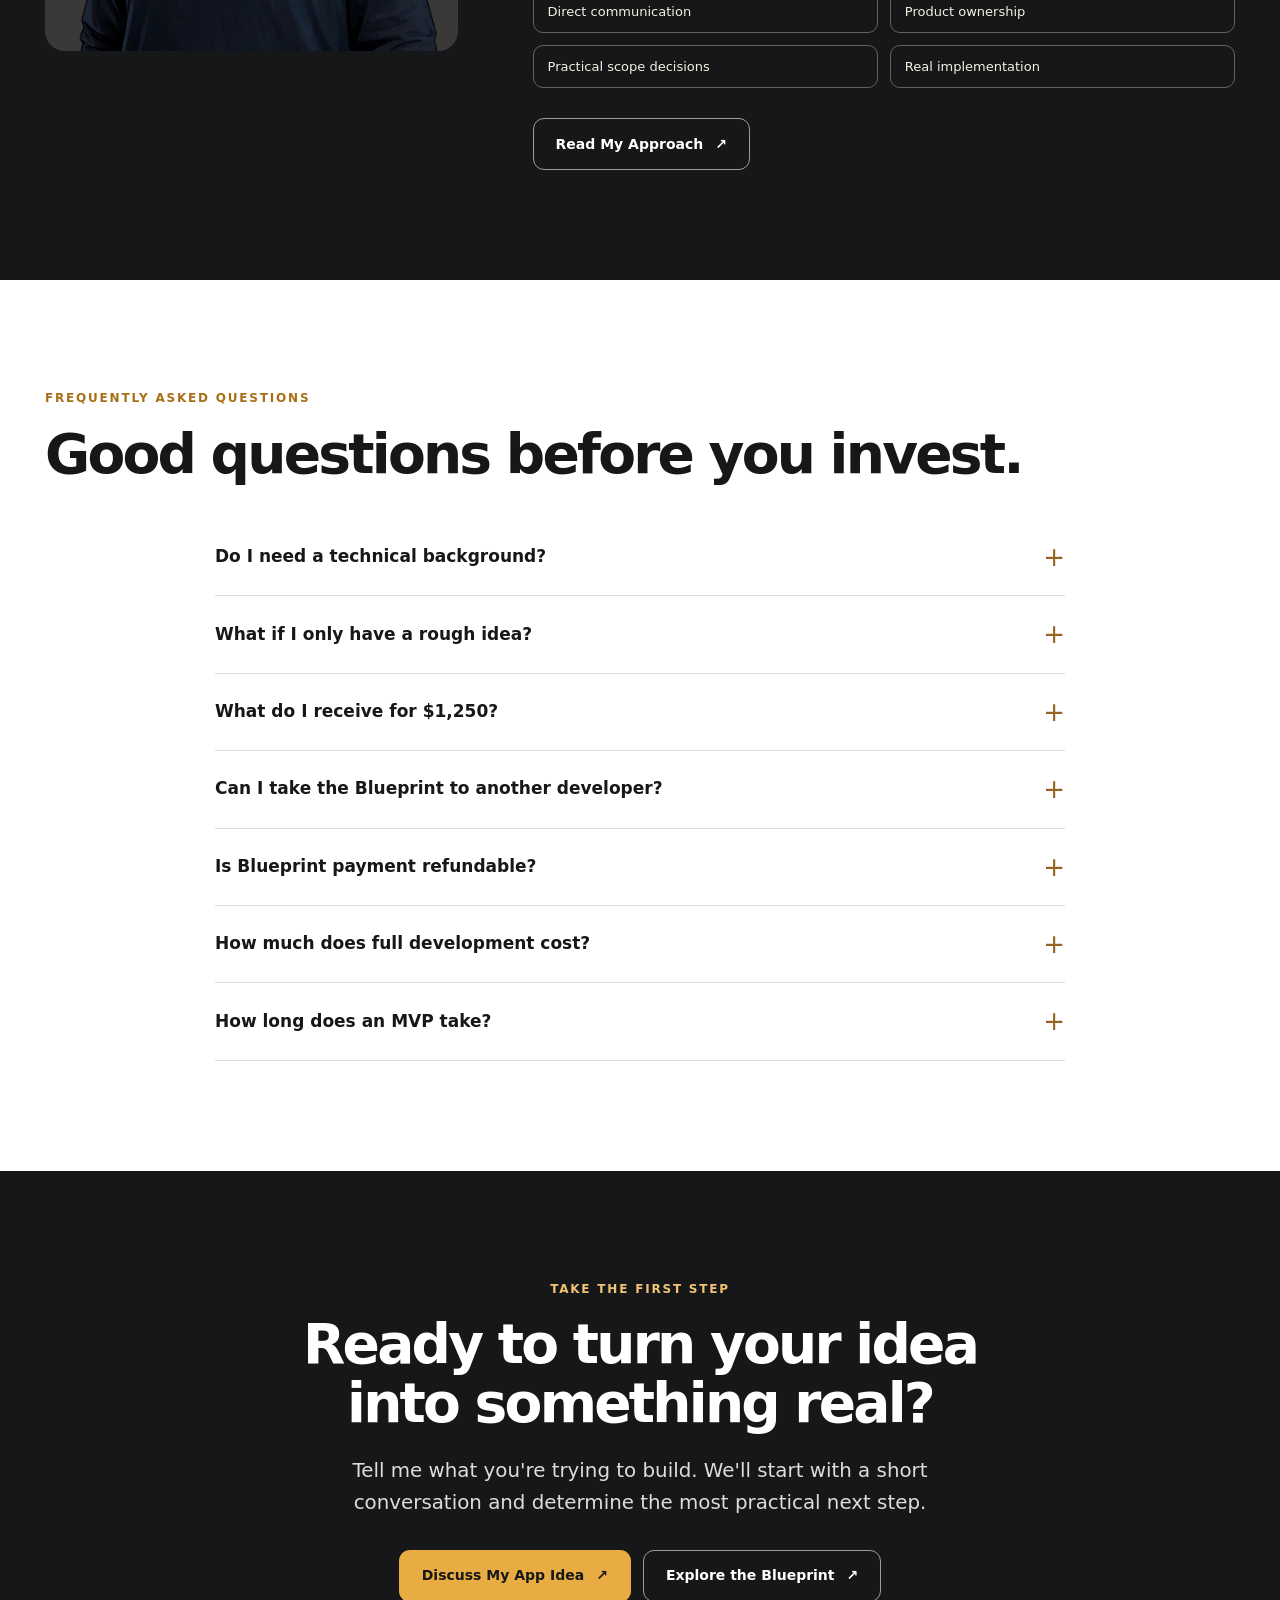
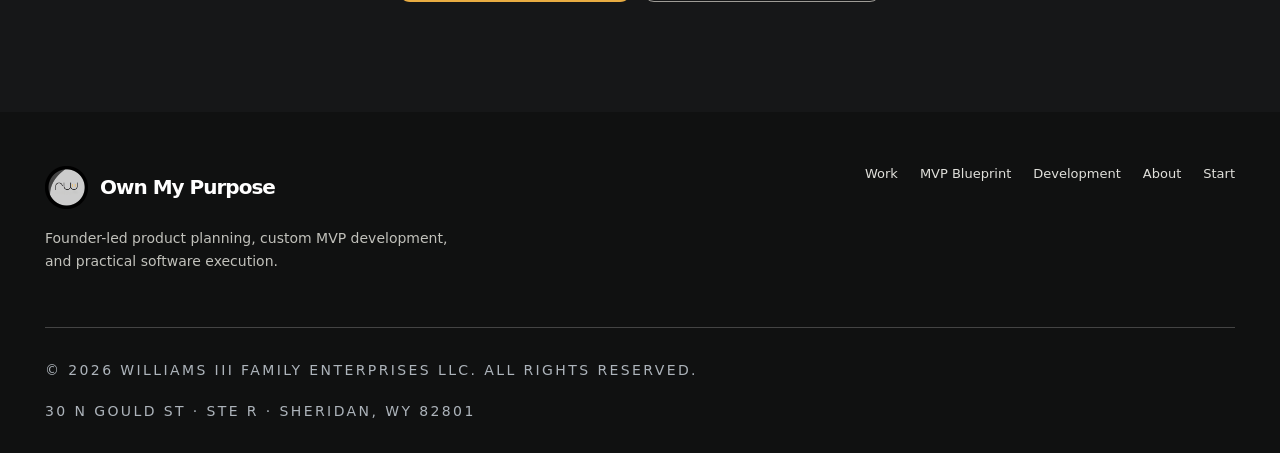
==== commit 91635ac1: "Reposition homepage around business systems and verified assessment intake" ====
--- a/index.html
+++ b/index.html
@@ -1,10 +1,10 @@
 <!doctype html>
 <html lang="en"><head>
 <meta charset="utf-8"><meta name="viewport" content="width=device-width, initial-scale=1">
-<title>Custom MVP Development for Founders | Own My Purpose</title><meta name="description" content="Turn an app idea into a focused plan and working first product. Founder-led MVP Blueprints for $1,250, with custom development quoted separately.">
+<title>Business Systems Engineering | Own My Purpose</title><meta name="description" content="Diagnose business bottlenecks, engineer reliable operations and preserve what works. Start with a focused $750 Business Systems Assessment.">
 <link rel="canonical" href="https://ownmypurpose.io/">
 <meta property="og:type" content="website"><meta property="og:title" content="Custom MVP Development for Founders | Own My Purpose">
-<meta property="og:description" content="Turn an app idea into a focused plan and working first product. Founder-led MVP Blueprints for $1,250, with custom development quoted separately."><meta property="og:url" content="https://ownmypurpose.io/">
+<meta property="og:description" content="Diagnose business bottlenecks, engineer reliable operations and preserve what works. Start with a focused $750 Business Systems Assessment."><meta property="og:url" content="https://ownmypurpose.io/">
 <meta property="og:image" content="https://ownmypurpose.io/images/ownmypurpose-social-preview.png">
 <meta property="og:image:alt" content="Own My Purpose software portfolio preview">
 <meta name="twitter:card" content="summary_large_image"><meta name="theme-color" content="#161718">
@@ -13,10 +13,10 @@
 <body><a href="#main" class="skip">Skip to content</a>
 <header class="site-header"><div class="wrap header-inner"><a href="/" class="brand" aria-label="Own My Purpose home"><img src="/images/rwiii logo.png" alt="" width="43" height="43">Own My Purpose</a>
 <button type="button" class="menu-toggle" aria-controls="main-nav" aria-label="Open navigation" aria-expanded="false" data-menu-toggle>☰</button>
-<nav class="nav-links" id="main-nav" data-nav aria-label="Main navigation"><a href="/work/">Work</a><a href="/mvp-blueprint/">MVP Blueprint</a><a href="/mvp-development/">Development</a><a href="/about/">About</a><a class="button button--dark" href="/start/" data-event="primary_cta_click">Discuss My App Idea <span aria-hidden="true">↗</span></a></nav>
+<nav class="nav-links" id="main-nav" data-nav aria-label="Main navigation"><a href="/business-systems/">Business Systems</a><a href="/assessment/">Assessment</a><a href="/work/">Work</a><a href="/mvp-blueprint/">MVP Blueprint</a><a href="/mvp-development/">Development</a><a href="/about/">About</a><a class="button button--dark" href="/start/" data-event="primary_cta_click">Discuss My App Idea <span aria-hidden="true">↗</span></a></nav>
 </div></header><main id="main">
-<section class="hero"><div class="wrap hero-inner"><div><p class="eyebrow eyebrow--light">Founder-led product studio · Atlanta, GA</p><h1 class="headline">Your app idea deserves a <span class="accent">working first version.</span></h1><p class="lead lead--light">I help nontechnical founders turn promising ideas into focused product plans—and, when the fit is right, functional custom applications.</p><div class="actions"><a class="button button--gold" href="/start/" data-event="primary_cta_click">Discuss My App Idea <span aria-hidden="true">↗</span></a><a class="button button--line" href="/work/">Explore My Work <span aria-hidden="true">↗</span></a></div><p class="fine fine--light">Start with a short fit conversation. No development commitment required.</p><div class="hero-proof"><span><strong>Direct founder access</strong></span><span><strong>Real product experience</strong></span><span><strong>Clarity before code</strong></span></div></div><div class="hero-art"><div class="art-frame"><div class="art-toolbar"><span class="art-dot"></span><span class="art-dot"></span><span class="art-dot"></span></div><div class="art-content"><div class="art-label">Concept-to-product journey · illustration</div><div class="art-card art-card--gold"><div class="art-title">Start with a clear product goal.</div><div class="art-caption">Who is it for? What problem does it solve?</div></div><div class="art-stack"><div class="art-card"><div class="art-title">Prioritized MVP</div><div class="art-bar"></div><div class="art-bar short"></div><div class="art-bar"></div></div><div class="art-card"><div class="art-title">Working software</div><div class="art-bars"><span></span><span></span><span></span><span></span><span></span><span></span></div></div></div></div></div><div class="art-floating">Idea → Plan → Build ↗</div></div></div></section>
-<section class="section section--white"><div class="wrap"><p class="eyebrow">The founder challenge</p><div class="section-intro"><h2>You know the problem. You shouldn't need to figure out every technical detail alone.</h2><p class="lead">You might have a business model, customer insight, or product concept. What you need next is a manageable plan—not an overwhelming list of technologies.</p></div><div class="grid-3"><article class="panel"><div class="icon-square">01</div><h3>Too many possible features</h3><p>Decide what belongs in your first version and what can wait for feedback.</p></article><article class="panel"><div class="icon-square">02</div><h3>No technical cofounder</h3><p>Work directly with a builder who explains decisions in plain English.</p></article><article class="panel"><div class="icon-square">03</div><h3>Cost and direction are unclear</h3><p>Turn the idea into a realistic scope before committing to a full build.</p></article></div></div></section>
+<section class="hero"><div class="wrap hero-inner"><div><p class="eyebrow eyebrow--light">Business Systems Engineering · Atlanta, GA</p><h1 class="headline">Your business is working. <span class="accent">Is your system?</span></h1><p class="lead lead--light">I help established businesses identify where opportunities, time, and operational control are being lost—then engineer processes that can perform consistently without constant oversight.</p><div class="actions"><a class="button button--gold" href="/assessment/" data-event="assessment_cta_click">Explore the $750 Assessment ↗</a><a class="button button--line" href="/business-systems/">How I Work ↗</a></div><p class="fine fine--light">Start with a free fit inquiry, not a development commitment.</p><div class="hero-proof"><span><strong>Evidence before solutions</strong></span><span><strong>Operations before software</strong></span><span><strong>Preservation built in</strong></span></div></div><div class="hero-art"><div class="art-frame"><div class="art-toolbar"><span class="art-dot"></span><span class="art-dot"></span><span class="art-dot"></span></div><div class="art-content"><div class="art-label">Illustrative business workflow · not client data</div><div class="art-card art-card--gold"><div class="art-title">Function · Define the business outcome</div><div class="art-caption">What should this process reliably produce?</div></div><div class="art-stack"><div class="art-card"><div class="art-title">Structure · Find the friction</div><div class="art-caption">Handoffs, decision points, and ownership</div><div class="art-bar"></div><div class="art-bar short"></div></div><div class="art-card"><div class="art-title">Preservation · Make it repeatable</div><div class="art-caption">Document, measure, and maintain</div><div class="art-bars"><span></span><span></span><span></span><span></span><span></span><span></span></div></div></div></div></div><div class="art-floating">Diagnose → Engineer → Preserve ↗</div></div></div></section>
+<section class="section section--cream"><div class="wrap"><p class="eyebrow">For established businesses</p><h2>Fix the workflow before buying another tool.</h2><p class="lead">Missed follow-ups, scheduling delays, unclear handoffs, and unreliable reporting often point to structural problems. A focused assessment shows what needs attention first.</p><div class="grid-3" style="margin-top:32px"><article class="panel"><div class="num">01 / DIAGNOSE</div><h3>See the actual problem</h3><p>Define one workflow and inspect the evidence behind recurring friction.</p></article><article class="panel"><div class="num">02 / ENGINEER</div><h3>Correct the system</h3><p>Design the right process, responsibilities, or technical support in a separate implementation engagement.</p></article><article class="panel"><div class="num">03 / PRESERVE</div><h3>Make improvement durable</h3><p>Document clear rules and operating rhythms so the process does not rely on memory alone.</p></article></div><div class="actions"><a class="button button--dark" href="https://www.formulateforms.com/f/own-my-purpose/business-systems-fit" target="_blank" rel="noopener noreferrer" data-event="business_intake_open">Begin Business Fit Inquiry ↗</a><a class="text-link" href="/assessment/">Assessment scope and pricing ↗</a></div></div></section><section class="section section--white"><div class="wrap"><p class="eyebrow">The founder challenge</p><div class="section-intro"><h2>You know the problem. You shouldn't need to figure out every technical detail alone.</h2><p class="lead">You might have a business model, customer insight, or product concept. What you need next is a manageable plan—not an overwhelming list of technologies.</p></div><div class="grid-3"><article class="panel"><div class="icon-square">01</div><h3>Too many possible features</h3><p>Decide what belongs in your first version and what can wait for feedback.</p></article><article class="panel"><div class="icon-square">02</div><h3>No technical cofounder</h3><p>Work directly with a builder who explains decisions in plain English.</p></article><article class="panel"><div class="icon-square">03</div><h3>Cost and direction are unclear</h3><p>Turn the idea into a realistic scope before committing to a full build.</p></article></div></div></section>
 <section class="section section--cream"><div class="wrap"><div class="section-head"><div><p class="eyebrow">What I build</p><h2>The right first product for your business.</h2></div><p class="lead">The goal isn't maximum features. It's a useful first experience that proves something important.</p></div><div class="grid-3"><article class="panel"><div class="num">01</div><h3>Web app MVPs</h3><p>A usable first release focused on a single important customer problem.</p></article><article class="panel"><div class="num">02</div><h3>SaaS foundations</h3><p>Accounts, user permissions, data, and core subscription workflows when needed.</p></article><article class="panel"><div class="num">03</div><h3>Booking platforms</h3><p>Customer, provider, and scheduling workflows for service businesses.</p></article><article class="panel"><div class="num">04</div><h3>Client & member portals</h3><p>Private spaces where users can access records, requests, or account information.</p></article><article class="panel"><div class="num">05</div><h3>Dashboards & systems</h3><p>Business workflows and operational visibility beyond spreadsheets.</p></article><article class="panel"><div class="num">06</div><h3>AI & integrations</h3><p>Well-defined automation and data connections with practical controls.</p></article></div></div></section>
 <section class="section section--white"><div class="wrap"><div class="section-head"><div><p class="eyebrow">Selected product work</p><h2>Built products. Not just promises.</h2></div><p class="lead">Independent products I've built to demonstrate real technical execution. These are not presented as paid client results.</p></div><div class="work-grid"><article class="work-card"><div class="work-visual work-visual--paws"><div class="ui-sample" aria-hidden="true"><span class="mini-eyebrow">Care flows</span><div class="mini-title">Pet profiles → documents → care</div><div class="mini-line"></div><div class="mini-line"></div><div class="mini-row"><span class="mini-tag">Plan</span><span class="mini-tag">Build</span><span class="mini-tag">Run</span></div></div><span class="visual-disclaimer">Illustrative diagram</span></div><div class="work-body"><span class="work-type">Consumer product · mobile-ready</span><h3>SIMPLE P.A.W.S.</h3><p>A pet-care product built around profiles, records, and more organized care decisions.</p><a class="text-link" href="/work/simple-paws/" data-event="portfolio_case_study_open">Explore the case study ↗</a></div></article><article class="work-card"><div class="work-visual work-visual--cleanr"><div class="ui-sample" aria-hidden="true"><span class="mini-eyebrow">Operations flow</span><div class="mini-title">Booking → payment → dispatch</div><div class="mini-line"></div><div class="mini-line"></div><div class="mini-row"><span class="mini-tag">Plan</span><span class="mini-tag">Build</span><span class="mini-tag">Run</span></div></div><span class="visual-disclaimer">Illustrative diagram</span></div><div class="work-body"><span class="work-type">Service booking platform</span><h3>Cleanr</h3><p>A multi-sided cleaning platform bringing together customer booking, provider workflows, and dispatch logic.</p><a class="text-link" href="/work/cleanr/" data-event="portfolio_case_study_open">Explore the case study ↗</a></div></article><article class="work-card"><div class="work-visual work-visual--kinex"><div class="ui-sample ui-sample--dark" aria-hidden="true"><span class="mini-eyebrow">Automation engine</span><div class="mini-title">Events → rules → action</div><div class="mini-line"></div><div class="mini-line"></div><div class="mini-row"><span class="mini-tag">Plan</span><span class="mini-tag">Build</span><span class="mini-tag">Run</span></div></div><span class="visual-disclaimer">Illustrative diagram</span></div><div class="work-body"><span class="work-type">Automation & orchestration</span><h3>Kinex Core</h3><p>An operational engine that turns events and rules into queued actions, messaging, and visibility.</p><a class="text-link" href="/work/kinex-core/" data-event="portfolio_case_study_open">Explore the case study ↗</a></div></article></div><p class="fine" style="margin-top:20px">Illustrations show workflow concepts, not actual product screenshots. See case studies for documented implementation details.</p><div class="actions"><a class="button button--dark" href="/work/">See All Work <span aria-hidden="true">↗</span></a></div></div></section>
 <section class="section section--cream" id="blueprint"><div class="wrap offer-layout"><div><p class="eyebrow">Your first paid step</p><h2>Before you pay to build it, get clear on what to build.</h2><p class="lead">The MVP Blueprint helps translate a promising idea into a practical scope you can evaluate. You'll understand the core user journey, first-version priorities, and likely implementation path.</p><ul class="feature-list"><li>Priority features and the primary user journey</li><li>Up to five low-fidelity screen wireframes</li><li>Technical direction and a milestone roadmap</li><li>A standalone planning deliverable</li></ul></div><div class="price-panel"><span class="offer-band">MVP Blueprint</span><div class="price">$1,250</div><p class="muted">One-time · fixed scope</p><p>Target delivery in 5–7 business days after kickoff and receipt of needed information.</p><a class="button button--dark" href="/mvp-blueprint/" data-event="blueprint_cta_click">View Blueprint Details <span aria-hidden="true">↗</span></a><p class="fine">Separate from custom development. Terms agreed before purchase.</p></div></div></section>
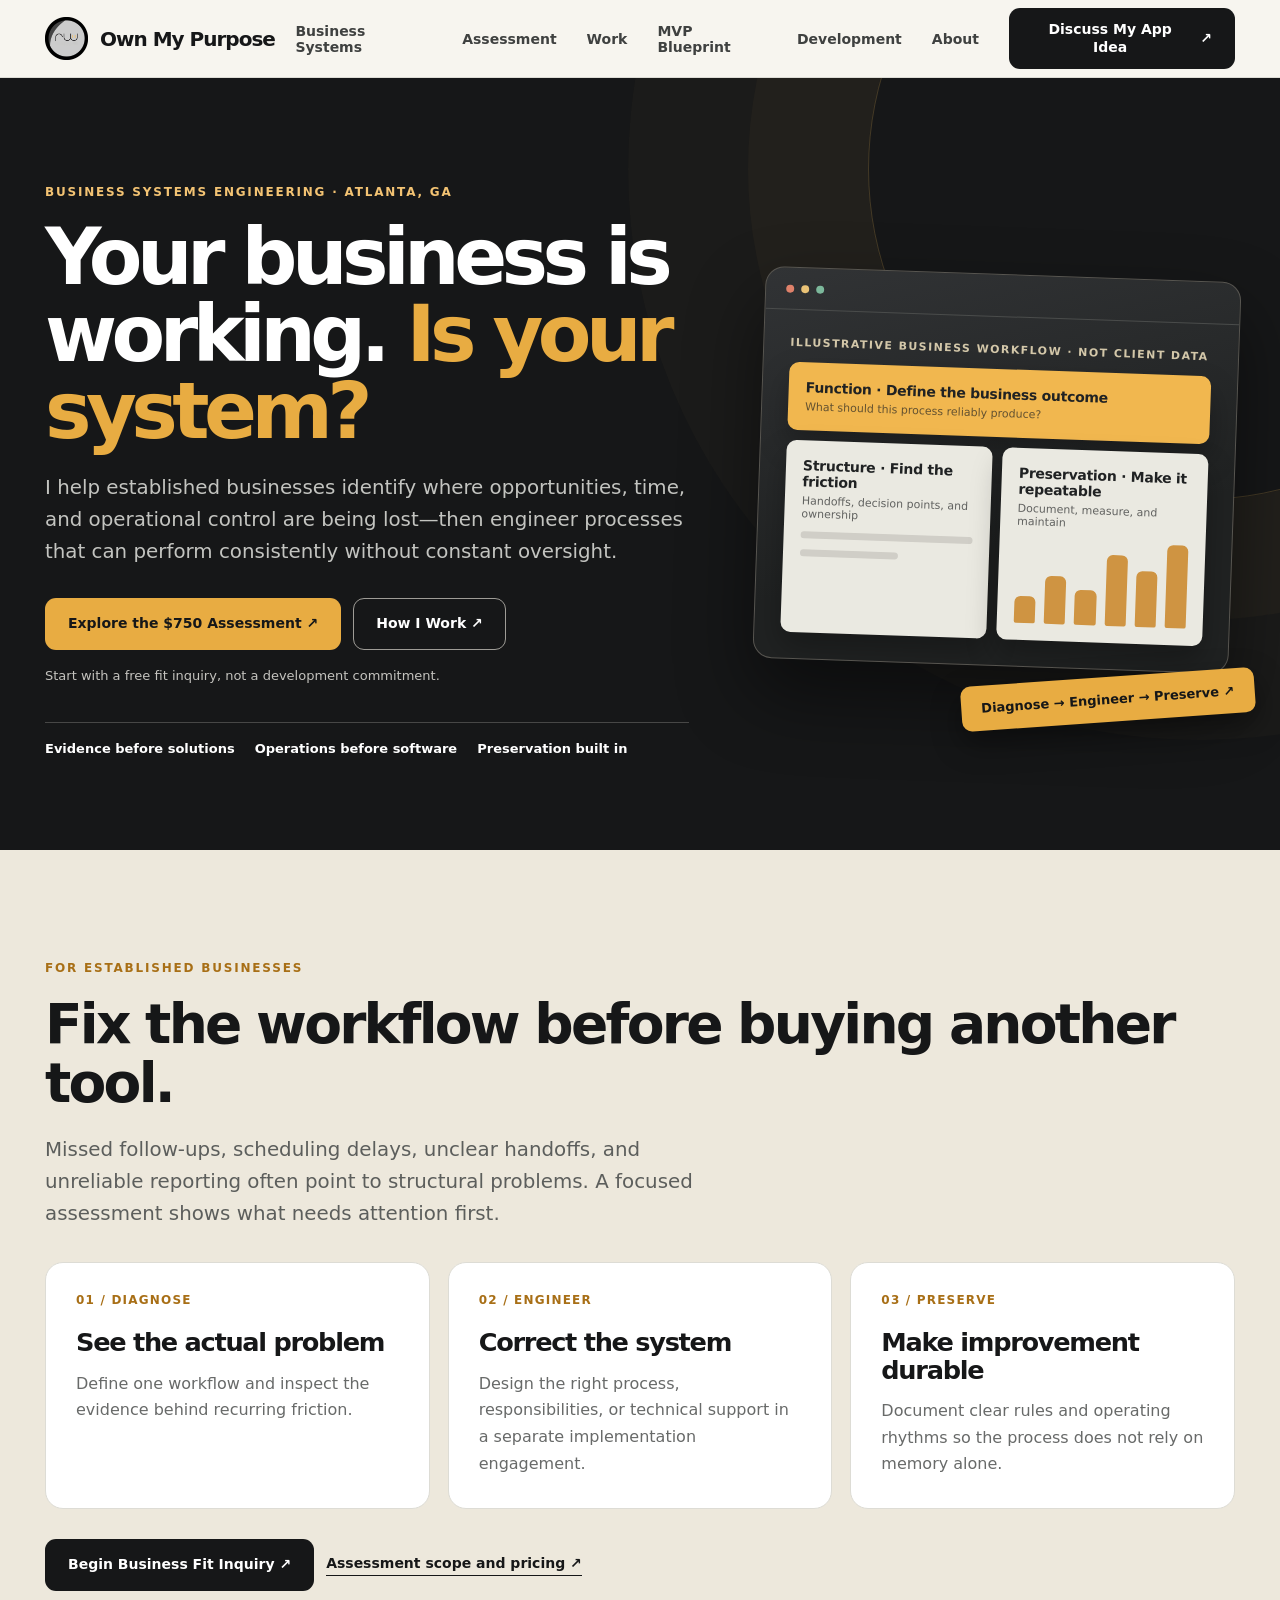
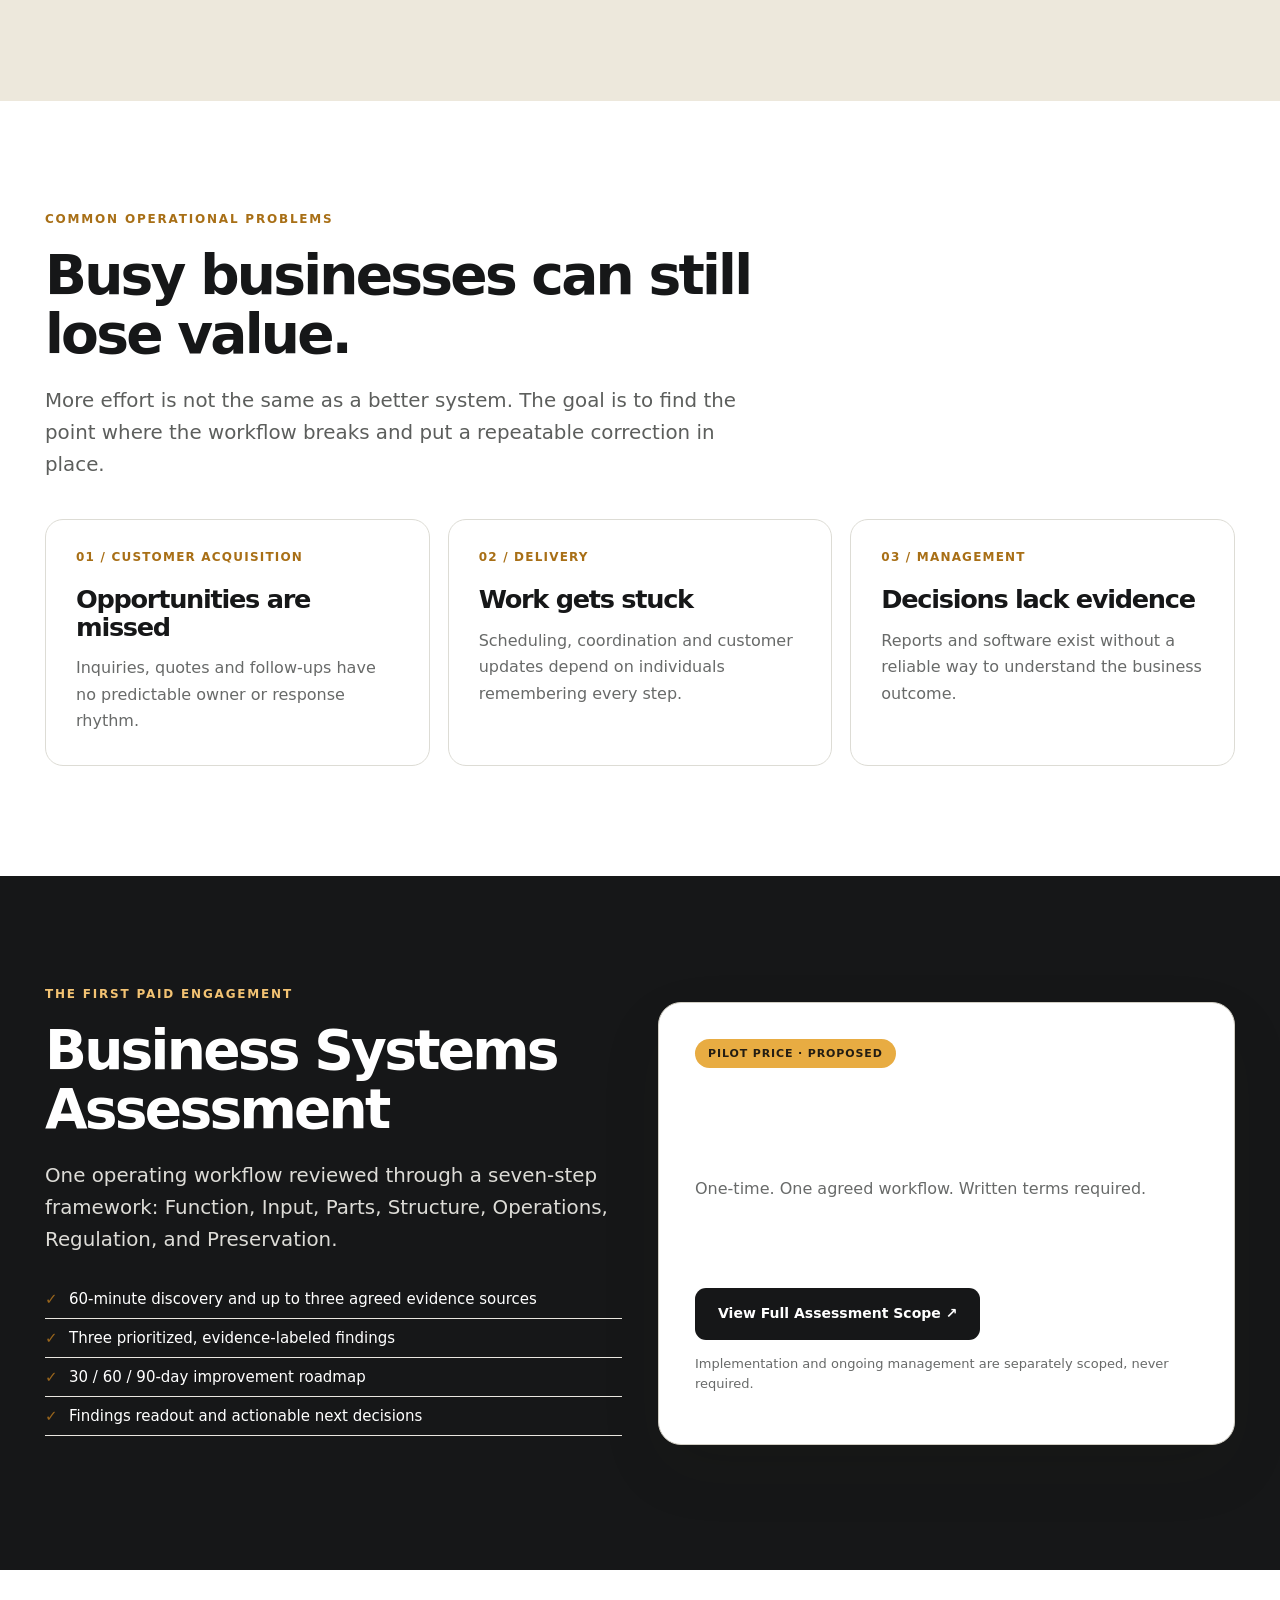
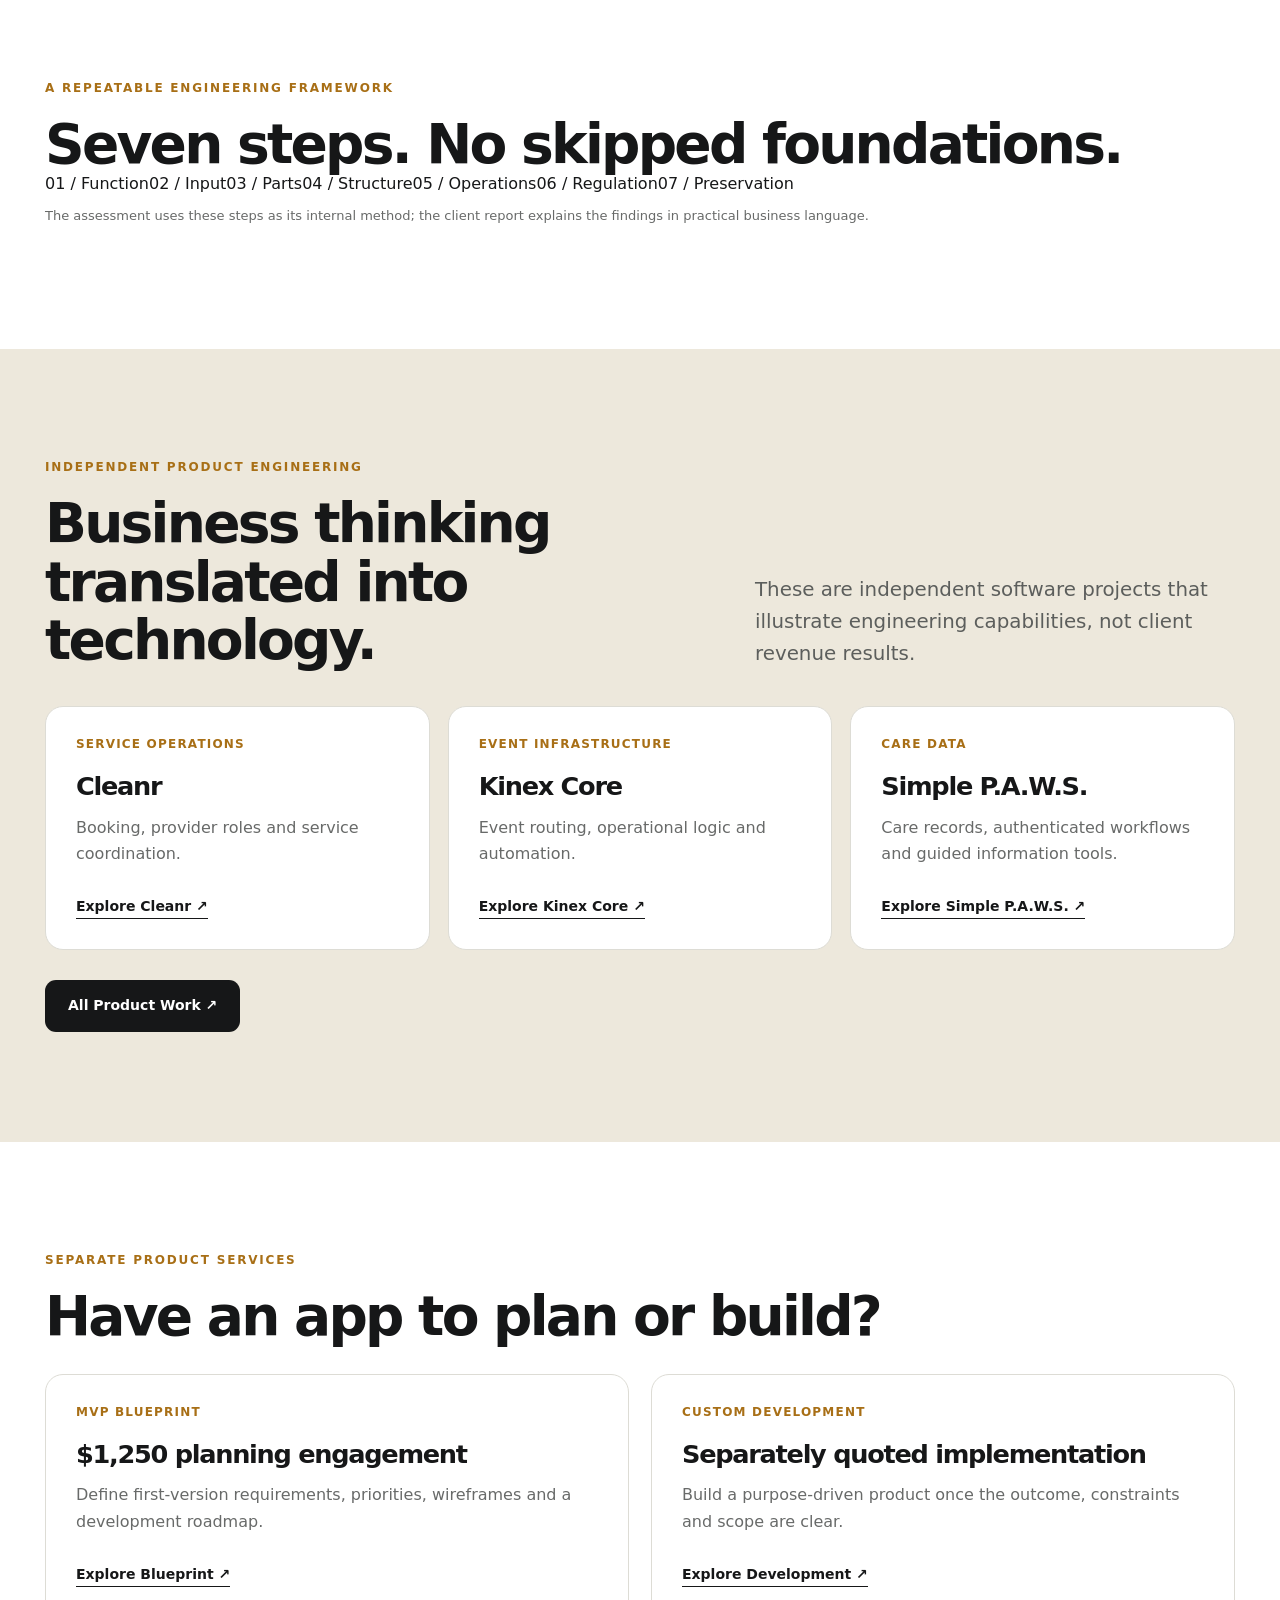
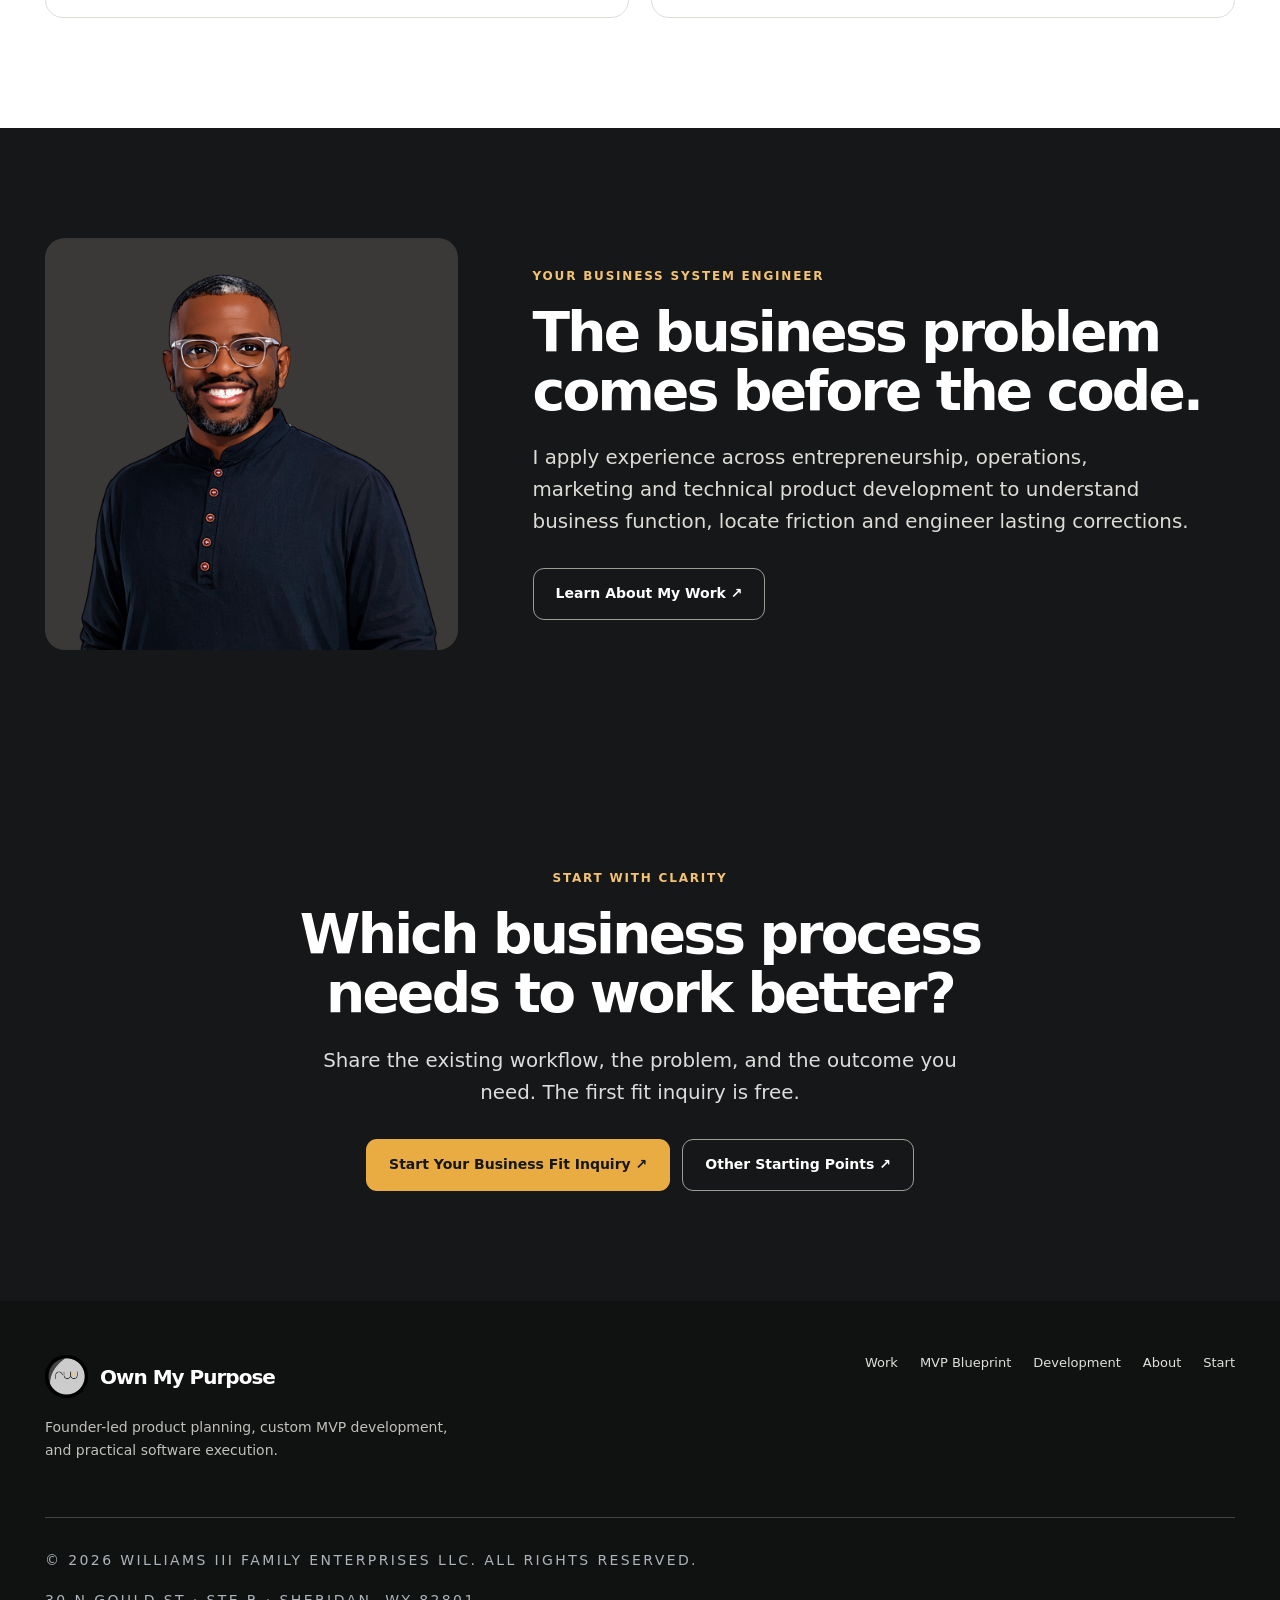
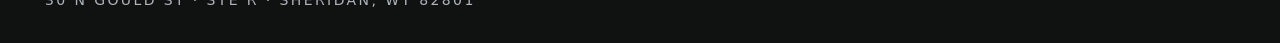
==== commit 8a5b8c44: "Complete homepage refactor with business-first offer and separate product services" ====
--- a/index.html
+++ b/index.html
@@ -16,10 +16,10 @@
 <nav class="nav-links" id="main-nav" data-nav aria-label="Main navigation"><a href="/business-systems/">Business Systems</a><a href="/assessment/">Assessment</a><a href="/work/">Work</a><a href="/mvp-blueprint/">MVP Blueprint</a><a href="/mvp-development/">Development</a><a href="/about/">About</a><a class="button button--dark" href="/start/" data-event="primary_cta_click">Discuss My App Idea <span aria-hidden="true">↗</span></a></nav>
 </div></header><main id="main">
 <section class="hero"><div class="wrap hero-inner"><div><p class="eyebrow eyebrow--light">Business Systems Engineering · Atlanta, GA</p><h1 class="headline">Your business is working. <span class="accent">Is your system?</span></h1><p class="lead lead--light">I help established businesses identify where opportunities, time, and operational control are being lost—then engineer processes that can perform consistently without constant oversight.</p><div class="actions"><a class="button button--gold" href="/assessment/" data-event="assessment_cta_click">Explore the $750 Assessment ↗</a><a class="button button--line" href="/business-systems/">How I Work ↗</a></div><p class="fine fine--light">Start with a free fit inquiry, not a development commitment.</p><div class="hero-proof"><span><strong>Evidence before solutions</strong></span><span><strong>Operations before software</strong></span><span><strong>Preservation built in</strong></span></div></div><div class="hero-art"><div class="art-frame"><div class="art-toolbar"><span class="art-dot"></span><span class="art-dot"></span><span class="art-dot"></span></div><div class="art-content"><div class="art-label">Illustrative business workflow · not client data</div><div class="art-card art-card--gold"><div class="art-title">Function · Define the business outcome</div><div class="art-caption">What should this process reliably produce?</div></div><div class="art-stack"><div class="art-card"><div class="art-title">Structure · Find the friction</div><div class="art-caption">Handoffs, decision points, and ownership</div><div class="art-bar"></div><div class="art-bar short"></div></div><div class="art-card"><div class="art-title">Preservation · Make it repeatable</div><div class="art-caption">Document, measure, and maintain</div><div class="art-bars"><span></span><span></span><span></span><span></span><span></span><span></span></div></div></div></div></div><div class="art-floating">Diagnose → Engineer → Preserve ↗</div></div></div></section>
-<section class="section section--cream"><div class="wrap"><p class="eyebrow">For established businesses</p><h2>Fix the workflow before buying another tool.</h2><p class="lead">Missed follow-ups, scheduling delays, unclear handoffs, and unreliable reporting often point to structural problems. A focused assessment shows what needs attention first.</p><div class="grid-3" style="margin-top:32px"><article class="panel"><div class="num">01 / DIAGNOSE</div><h3>See the actual problem</h3><p>Define one workflow and inspect the evidence behind recurring friction.</p></article><article class="panel"><div class="num">02 / ENGINEER</div><h3>Correct the system</h3><p>Design the right process, responsibilities, or technical support in a separate implementation engagement.</p></article><article class="panel"><div class="num">03 / PRESERVE</div><h3>Make improvement durable</h3><p>Document clear rules and operating rhythms so the process does not rely on memory alone.</p></article></div><div class="actions"><a class="button button--dark" href="https://www.formulateforms.com/f/own-my-purpose/business-systems-fit" target="_blank" rel="noopener noreferrer" data-event="business_intake_open">Begin Business Fit Inquiry ↗</a><a class="text-link" href="/assessment/">Assessment scope and pricing ↗</a></div></div></section><section class="section section--white"><div class="wrap"><p class="eyebrow">The founder challenge</p><div class="section-intro"><h2>You know the problem. You shouldn't need to figure out every technical detail alone.</h2><p class="lead">You might have a business model, customer insight, or product concept. What you need next is a manageable plan—not an overwhelming list of technologies.</p></div><div class="grid-3"><article class="panel"><div class="icon-square">01</div><h3>Too many possible features</h3><p>Decide what belongs in your first version and what can wait for feedback.</p></article><article class="panel"><div class="icon-square">02</div><h3>No technical cofounder</h3><p>Work directly with a builder who explains decisions in plain English.</p></article><article class="panel"><div class="icon-square">03</div><h3>Cost and direction are unclear</h3><p>Turn the idea into a realistic scope before committing to a full build.</p></article></div></div></section>
-<section class="section section--cream"><div class="wrap"><div class="section-head"><div><p class="eyebrow">What I build</p><h2>The right first product for your business.</h2></div><p class="lead">The goal isn't maximum features. It's a useful first experience that proves something important.</p></div><div class="grid-3"><article class="panel"><div class="num">01</div><h3>Web app MVPs</h3><p>A usable first release focused on a single important customer problem.</p></article><article class="panel"><div class="num">02</div><h3>SaaS foundations</h3><p>Accounts, user permissions, data, and core subscription workflows when needed.</p></article><article class="panel"><div class="num">03</div><h3>Booking platforms</h3><p>Customer, provider, and scheduling workflows for service businesses.</p></article><article class="panel"><div class="num">04</div><h3>Client & member portals</h3><p>Private spaces where users can access records, requests, or account information.</p></article><article class="panel"><div class="num">05</div><h3>Dashboards & systems</h3><p>Business workflows and operational visibility beyond spreadsheets.</p></article><article class="panel"><div class="num">06</div><h3>AI & integrations</h3><p>Well-defined automation and data connections with practical controls.</p></article></div></div></section>
-<section class="section section--white"><div class="wrap"><div class="section-head"><div><p class="eyebrow">Selected product work</p><h2>Built products. Not just promises.</h2></div><p class="lead">Independent products I've built to demonstrate real technical execution. These are not presented as paid client results.</p></div><div class="work-grid"><article class="work-card"><div class="work-visual work-visual--paws"><div class="ui-sample" aria-hidden="true"><span class="mini-eyebrow">Care flows</span><div class="mini-title">Pet profiles → documents → care</div><div class="mini-line"></div><div class="mini-line"></div><div class="mini-row"><span class="mini-tag">Plan</span><span class="mini-tag">Build</span><span class="mini-tag">Run</span></div></div><span class="visual-disclaimer">Illustrative diagram</span></div><div class="work-body"><span class="work-type">Consumer product · mobile-ready</span><h3>SIMPLE P.A.W.S.</h3><p>A pet-care product built around profiles, records, and more organized care decisions.</p><a class="text-link" href="/work/simple-paws/" data-event="portfolio_case_study_open">Explore the case study ↗</a></div></article><article class="work-card"><div class="work-visual work-visual--cleanr"><div class="ui-sample" aria-hidden="true"><span class="mini-eyebrow">Operations flow</span><div class="mini-title">Booking → payment → dispatch</div><div class="mini-line"></div><div class="mini-line"></div><div class="mini-row"><span class="mini-tag">Plan</span><span class="mini-tag">Build</span><span class="mini-tag">Run</span></div></div><span class="visual-disclaimer">Illustrative diagram</span></div><div class="work-body"><span class="work-type">Service booking platform</span><h3>Cleanr</h3><p>A multi-sided cleaning platform bringing together customer booking, provider workflows, and dispatch logic.</p><a class="text-link" href="/work/cleanr/" data-event="portfolio_case_study_open">Explore the case study ↗</a></div></article><article class="work-card"><div class="work-visual work-visual--kinex"><div class="ui-sample ui-sample--dark" aria-hidden="true"><span class="mini-eyebrow">Automation engine</span><div class="mini-title">Events → rules → action</div><div class="mini-line"></div><div class="mini-line"></div><div class="mini-row"><span class="mini-tag">Plan</span><span class="mini-tag">Build</span><span class="mini-tag">Run</span></div></div><span class="visual-disclaimer">Illustrative diagram</span></div><div class="work-body"><span class="work-type">Automation & orchestration</span><h3>Kinex Core</h3><p>An operational engine that turns events and rules into queued actions, messaging, and visibility.</p><a class="text-link" href="/work/kinex-core/" data-event="portfolio_case_study_open">Explore the case study ↗</a></div></article></div><p class="fine" style="margin-top:20px">Illustrations show workflow concepts, not actual product screenshots. See case studies for documented implementation details.</p><div class="actions"><a class="button button--dark" href="/work/">See All Work <span aria-hidden="true">↗</span></a></div></div></section>
-<section class="section section--cream" id="blueprint"><div class="wrap offer-layout"><div><p class="eyebrow">Your first paid step</p><h2>Before you pay to build it, get clear on what to build.</h2><p class="lead">The MVP Blueprint helps translate a promising idea into a practical scope you can evaluate. You'll understand the core user journey, first-version priorities, and likely implementation path.</p><ul class="feature-list"><li>Priority features and the primary user journey</li><li>Up to five low-fidelity screen wireframes</li><li>Technical direction and a milestone roadmap</li><li>A standalone planning deliverable</li></ul></div><div class="price-panel"><span class="offer-band">MVP Blueprint</span><div class="price">$1,250</div><p class="muted">One-time · fixed scope</p><p>Target delivery in 5–7 business days after kickoff and receipt of needed information.</p><a class="button button--dark" href="/mvp-blueprint/" data-event="blueprint_cta_click">View Blueprint Details <span aria-hidden="true">↗</span></a><p class="fine">Separate from custom development. Terms agreed before purchase.</p></div></div></section>
-<section class="section section--white"><div class="wrap"><p class="eyebrow">Our approach</p><h2>Four stages. No mystery about what's next.</h2><div class="steps" style="margin-top:35px"><div class="step"><span class="step-num">01</span><h3>Discover</h3><p>Discuss the idea, audience, and what successful first use looks like.</p></div><div class="step"><span class="step-num">02</span><h3>Define</h3><p>Map the simplest useful version and its technical direction.</p></div><div class="step"><span class="step-num">03</span><h3>Build</h3><p>Agree on separate scope and work through visible milestones.</p></div><div class="step"><span class="step-num">04</span><h3>Launch</h3><p>Test, deploy, document, and plan the next steps as contracted.</p></div></div></div></section>
-<section class="section section--dark"><div class="wrap founder-split"><div class="founder-photo"><img src="/images/Rob Cartoon 1024x1024.png" width="1024" height="1024" loading="lazy" alt="Illustrated portrait of the founder of Own My Purpose"></div><div><p class="eyebrow eyebrow--light">Meet the builder</p><h2>Business thinking and technical execution. One direct conversation.</h2><p class="lead lead--light">My background includes business, operations, entrepreneurship, marketing, leadership, and customer service. Building software gave me the ability to turn that experience into functioning products.</p><p class="lead lead--light">I understand that an app is a business decision before it becomes a codebase—and that the first release should be realistic.</p><div class="founder-points"><span>Direct communication</span><span>Product ownership</span><span>Practical scope decisions</span><span>Real implementation</span></div><div class="actions"><a class="button button--line" href="/about/">Read My Approach <span aria-hidden="true">↗</span></a></div></div></div></section>
-<section class="section section--white" id="faq"><div class="wrap"><p class="eyebrow">Frequently asked questions</p><h2>Good questions before you invest.</h2><div class="faq-list"><details><summary>Do I need a technical background?</summary><p>No. The process is designed for founders who know the problem they want to solve, not necessarily how to build the software.</p></details><details><summary>What if I only have a rough idea?</summary><p>That's okay. A short fit conversation helps determine whether a focused planning engagement is useful or whether more business validation should happen first.</p></details><details><summary>What do I receive for $1,250?</summary><p>A defined product brief, first-version priorities, one core user journey, up to five low-fidelity wireframes, technical direction, build milestones, a preliminary estimate, and a delivery walkthrough with one consolidated revision round.</p></details><details><summary>Can I take the Blueprint to another developer?</summary><p>Yes—the intention is for the agreed planning deliverables to be independently useful. Specific ownership and licensing terms will be confirmed in the agreement before purchase.</p></details><details><summary>Is Blueprint payment refundable?</summary><p>Payment, cancellation, and refund terms are provided in the written agreement before you purchase. No automatic refund or guarantee is implied.</p></details><details><summary>How much does full development cost?</summary><p>Build cost is quoted against an agreed scope, complexity, integrations, timeline, and acceptance criteria. There is no responsible single fixed price for every MVP.</p></details><details><summary>How long does an MVP take?</summary><p>Development duration depends on scope. The Blueprint target is 5–7 business days after kickoff and complete inputs; custom development receives its own milestone schedule.</p></details></div></div></section><section class="final-cta"><div class="wrap"><p class="eyebrow eyebrow--light">Take the first step</p><h2>Ready to turn your idea into something real?</h2><p class="lead lead--light">Tell me what you're trying to build. We'll start with a short conversation and determine the most practical next step.</p><div class="actions"><a class="button button--gold" href="/start/" data-event="primary_cta_click">Discuss My App Idea <span aria-hidden="true">↗</span></a><a class="button button--line" href="/mvp-blueprint/" data-event="blueprint_cta_click">Explore the Blueprint <span aria-hidden="true">↗</span></a></div></div></section></main><footer class="footer"><div class="wrap"><div class="footer-top"><div><a href="/" class="brand"><img src="/images/rwiii logo.png" alt="" width="43" height="43">Own My Purpose</a><p>Founder-led product planning, custom MVP development, and practical software execution.</p></div><nav class="footer-nav" aria-label="Footer navigation"><a href="/work/">Work</a><a href="/mvp-blueprint/">MVP Blueprint</a><a href="/mvp-development/">Development</a><a href="/about/">About</a><a href="/start/">Start</a></nav></div><div class="footer-legal" aria-label="Company legal information"><p>© 2026 WILLIAMS III FAMILY ENTERPRISES LLC. ALL RIGHTS RESERVED.</p><p>30 N GOULD ST · STE R · SHERIDAN, WY 82801</p></div></div></footer></body></html>+<section class="section section--cream"><div class="wrap"><p class="eyebrow">For established businesses</p><h2>Fix the workflow before buying another tool.</h2><p class="lead">Missed follow-ups, scheduling delays, unclear handoffs, and unreliable reporting often point to structural problems. A focused assessment shows what needs attention first.</p><div class="grid-3" style="margin-top:32px"><article class="panel"><div class="num">01 / DIAGNOSE</div><h3>See the actual problem</h3><p>Define one workflow and inspect the evidence behind recurring friction.</p></article><article class="panel"><div class="num">02 / ENGINEER</div><h3>Correct the system</h3><p>Design the right process, responsibilities, or technical support in a separate implementation engagement.</p></article><article class="panel"><div class="num">03 / PRESERVE</div><h3>Make improvement durable</h3><p>Document clear rules and operating rhythms so the process does not rely on memory alone.</p></article></div><div class="actions"><a class="button button--dark" href="https://www.formulateforms.com/f/own-my-purpose/business-systems-fit" target="_blank" rel="noopener noreferrer" data-event="business_intake_open">Begin Business Fit Inquiry ↗</a><a class="text-link" href="/assessment/">Assessment scope and pricing ↗</a></div></div></section><section class="section section--white"><div class="wrap"><p class="eyebrow">Common operational problems</p><div class="section-intro"><h2>Busy businesses can still lose value.</h2><p class="lead">More effort is not the same as a better system. The goal is to find the point where the workflow breaks and put a repeatable correction in place.</p></div><div class="grid-3"><article class="panel"><div class="num">01 / CUSTOMER ACQUISITION</div><h3>Opportunities are missed</h3><p>Inquiries, quotes and follow-ups have no predictable owner or response rhythm.</p></article><article class="panel"><div class="num">02 / DELIVERY</div><h3>Work gets stuck</h3><p>Scheduling, coordination and customer updates depend on individuals remembering every step.</p></article><article class="panel"><div class="num">03 / MANAGEMENT</div><h3>Decisions lack evidence</h3><p>Reports and software exist without a reliable way to understand the business outcome.</p></article></div></div></section>
+<section class="section section--dark"><div class="wrap offer-layout"><div><p class="eyebrow eyebrow--light">The first paid engagement</p><h2>Business Systems Assessment</h2><p class="lead lead--light">One operating workflow reviewed through a seven-step framework: Function, Input, Parts, Structure, Operations, Regulation, and Preservation.</p><ul class="feature-list feature-list--light"><li>60-minute discovery and up to three agreed evidence sources</li><li>Three prioritized, evidence-labeled findings</li><li>30 / 60 / 90-day improvement roadmap</li><li>Findings readout and actionable next decisions</li></ul></div><div class="price-panel"><span class="offer-band">Pilot price · proposed</span><div class="price">$750</div><p class="muted">One-time. One agreed workflow. Written terms required.</p><p>Target turnaround: five business days after kickoff and receipt of agreed inputs.</p><a class="button button--dark" href="/assessment/" data-event="assessment_cta_click">View Full Assessment Scope ↗</a><p class="fine">Implementation and ongoing management are separately scoped, never required.</p></div></div></section>
+<section class="section section--white"><div class="wrap"><p class="eyebrow">A repeatable engineering framework</p><h2>Seven steps. No skipped foundations.</h2><div class="system-steps"><span>01 / Function</span><span>02 / Input</span><span>03 / Parts</span><span>04 / Structure</span><span>05 / Operations</span><span>06 / Regulation</span><span>07 / Preservation</span></div><p class="fine">The assessment uses these steps as its internal method; the client report explains the findings in practical business language.</p></div></section>
+<section class="section section--cream"><div class="wrap"><div class="section-head"><div><p class="eyebrow">Independent product engineering</p><h2>Business thinking translated into technology.</h2></div><p class="lead">These are independent software projects that illustrate engineering capabilities, not client revenue results.</p></div><div class="grid-3"><article class="panel"><div class="num">SERVICE OPERATIONS</div><h3>Cleanr</h3><p>Booking, provider roles and service coordination.</p><div class="actions"><a class="text-link" href="/work/cleanr/">Explore Cleanr ↗</a></div></article><article class="panel"><div class="num">EVENT INFRASTRUCTURE</div><h3>Kinex Core</h3><p>Event routing, operational logic and automation.</p><div class="actions"><a class="text-link" href="/work/kinex-core/">Explore Kinex Core ↗</a></div></article><article class="panel"><div class="num">CARE DATA</div><h3>Simple P.A.W.S.</h3><p>Care records, authenticated workflows and guided information tools.</p><div class="actions"><a class="text-link" href="/work/simple-paws/">Explore Simple P.A.W.S. ↗</a></div></article></div><div class="actions"><a class="button button--dark" href="/work/">All Product Work ↗</a></div></div></section>
+<section class="section section--white"><div class="wrap"><p class="eyebrow">Separate product services</p><h2>Have an app to plan or build?</h2><div class="grid-2" style="margin-top:28px"><article class="panel"><div class="num">MVP BLUEPRINT</div><h3>$1,250 planning engagement</h3><p>Define first-version requirements, priorities, wireframes and a development roadmap.</p><div class="actions"><a class="text-link" href="/mvp-blueprint/">Explore Blueprint ↗</a></div></article><article class="panel"><div class="num">CUSTOM DEVELOPMENT</div><h3>Separately quoted implementation</h3><p>Build a purpose-driven product once the outcome, constraints and scope are clear.</p><div class="actions"><a class="text-link" href="/mvp-development/">Explore Development ↗</a></div></article></div></div></section>
+<section class="section section--dark"><div class="wrap founder-split"><div class="founder-photo"><img src="/images/Rob Cartoon 1024x1024.png" alt="Illustrated portrait of the founder" loading="lazy" width="1024" height="1024"></div><div><p class="eyebrow eyebrow--light">Your Business System Engineer</p><h2>The business problem comes before the code.</h2><p class="lead lead--light">I apply experience across entrepreneurship, operations, marketing and technical product development to understand business function, locate friction and engineer lasting corrections.</p><div class="actions"><a class="button button--line" href="/about/">Learn About My Work ↗</a></div></div></div></section>
+<section class="final-cta"><div class="wrap"><p class="eyebrow eyebrow--light">Start with clarity</p><h2>Which business process needs to work better?</h2><p class="lead lead--light">Share the existing workflow, the problem, and the outcome you need. The first fit inquiry is free.</p><div class="actions"><a class="button button--gold" href="https://www.formulateforms.com/f/own-my-purpose/business-systems-fit" target="_blank" rel="noopener noreferrer" data-event="business_intake_open">Start Your Business Fit Inquiry ↗</a><a class="button button--line" href="/start/">Other Starting Points ↗</a></div></div></section></main><footer class="footer"><div class="wrap"><div class="footer-top"><div><a href="/" class="brand"><img src="/images/rwiii logo.png" alt="" width="43" height="43">Own My Purpose</a><p>Founder-led product planning, custom MVP development, and practical software execution.</p></div><nav class="footer-nav" aria-label="Footer navigation"><a href="/work/">Work</a><a href="/mvp-blueprint/">MVP Blueprint</a><a href="/mvp-development/">Development</a><a href="/about/">About</a><a href="/start/">Start</a></nav></div><div class="footer-legal" aria-label="Company legal information"><p>© 2026 WILLIAMS III FAMILY ENTERPRISES LLC. ALL RIGHTS RESERVED.</p><p>30 N GOULD ST · STE R · SHERIDAN, WY 82801</p></div></div></footer></body></html>
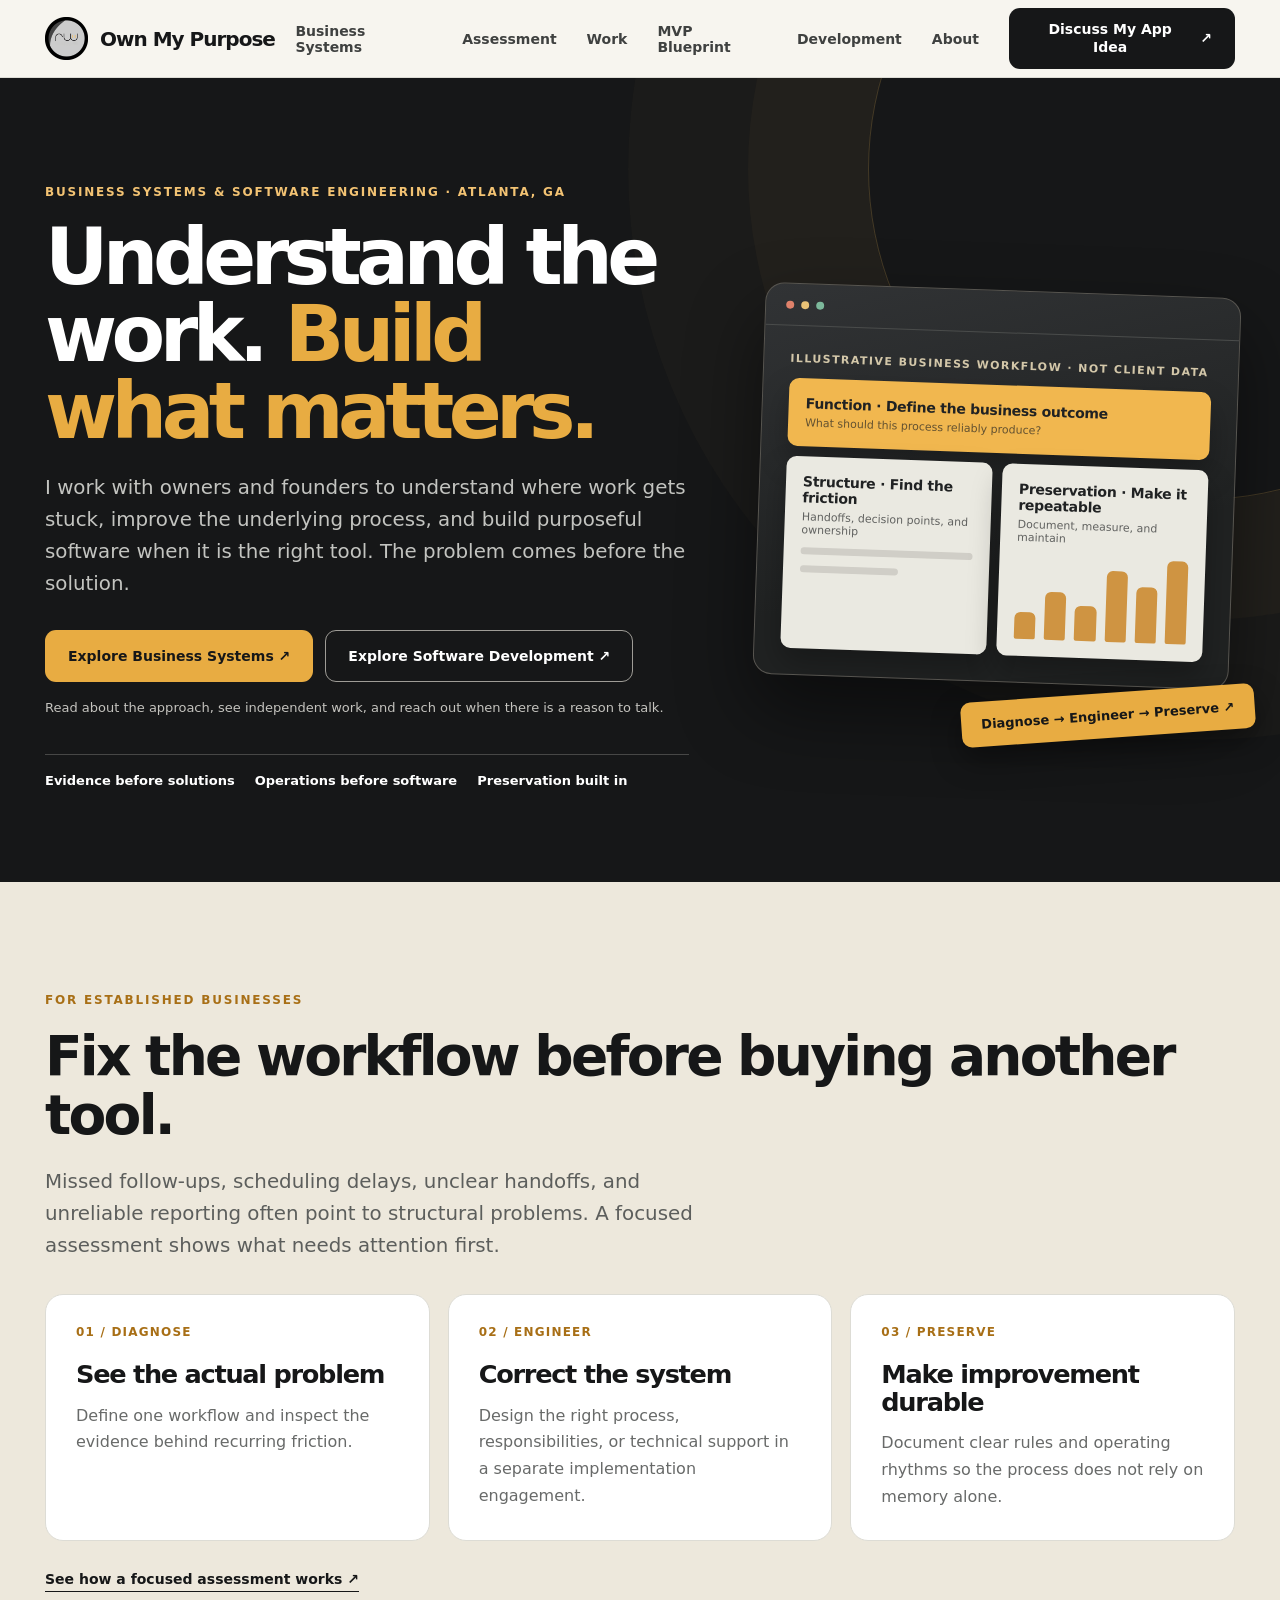
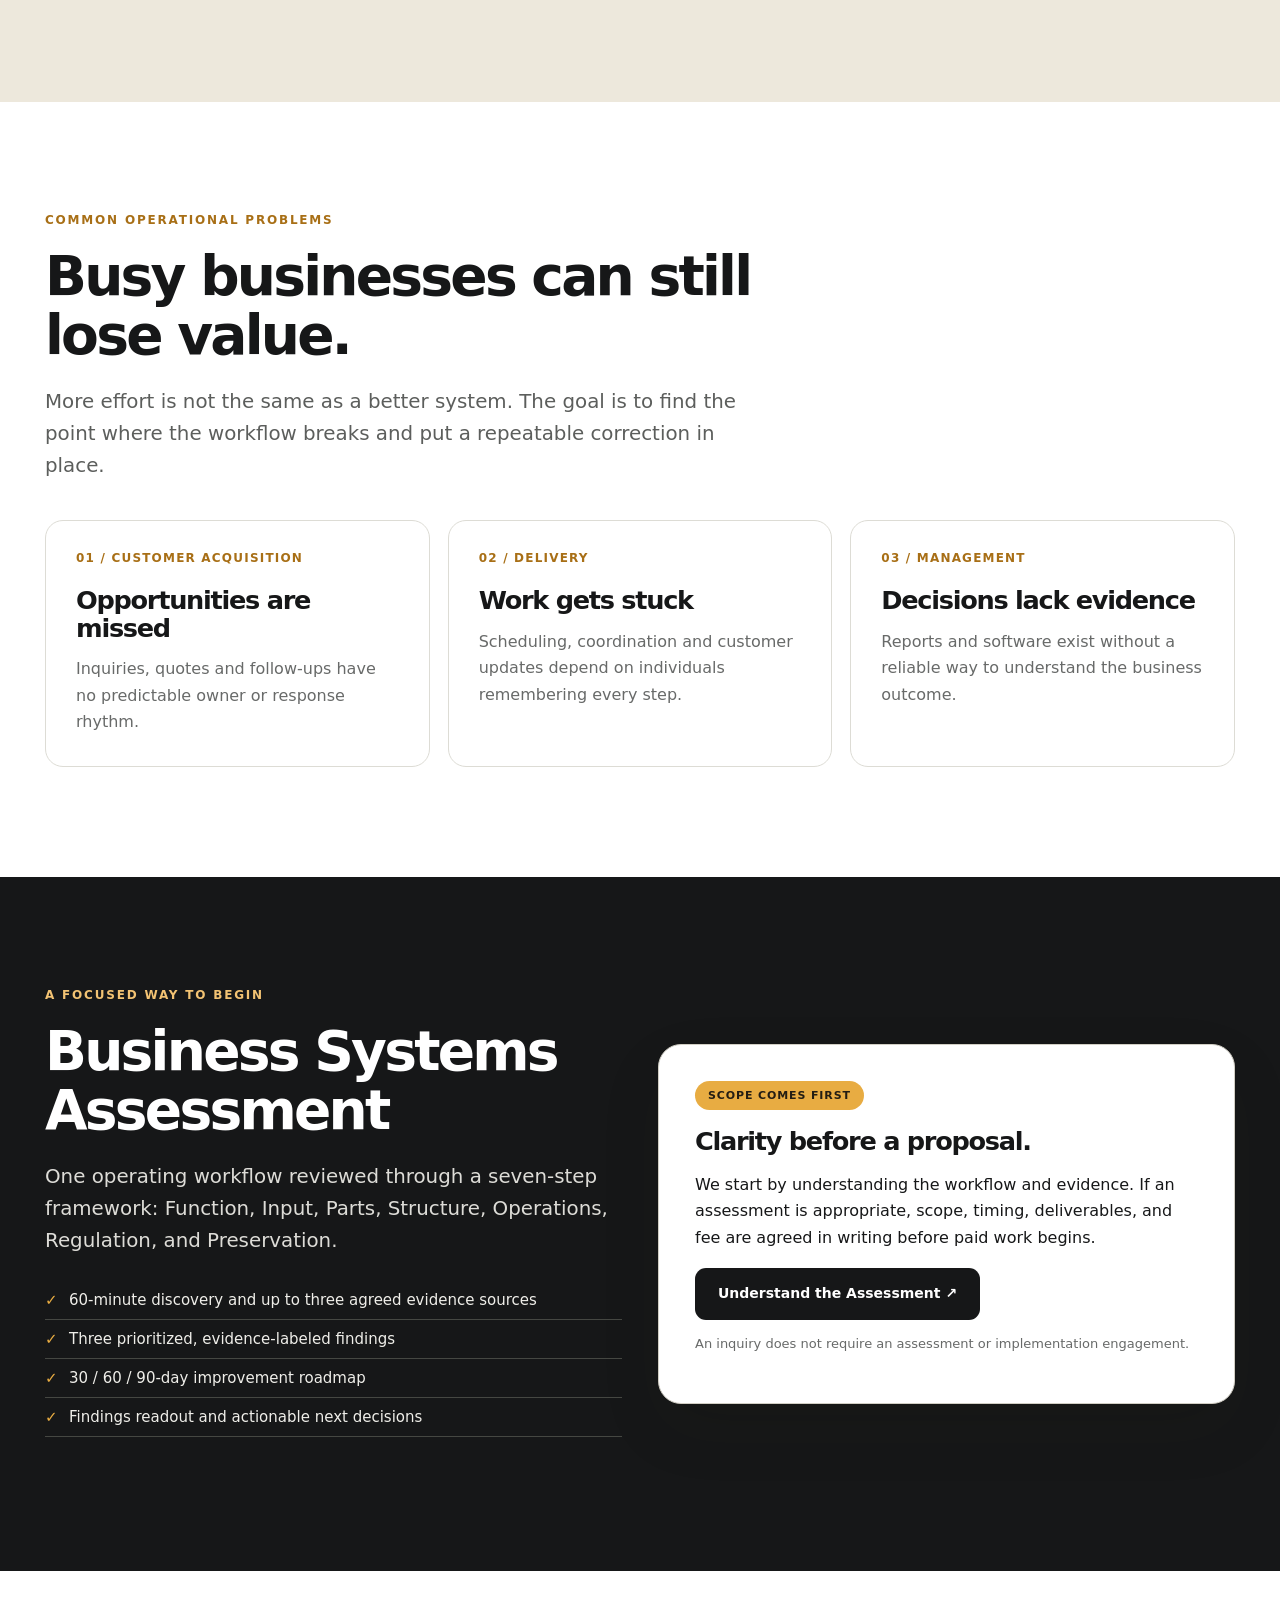
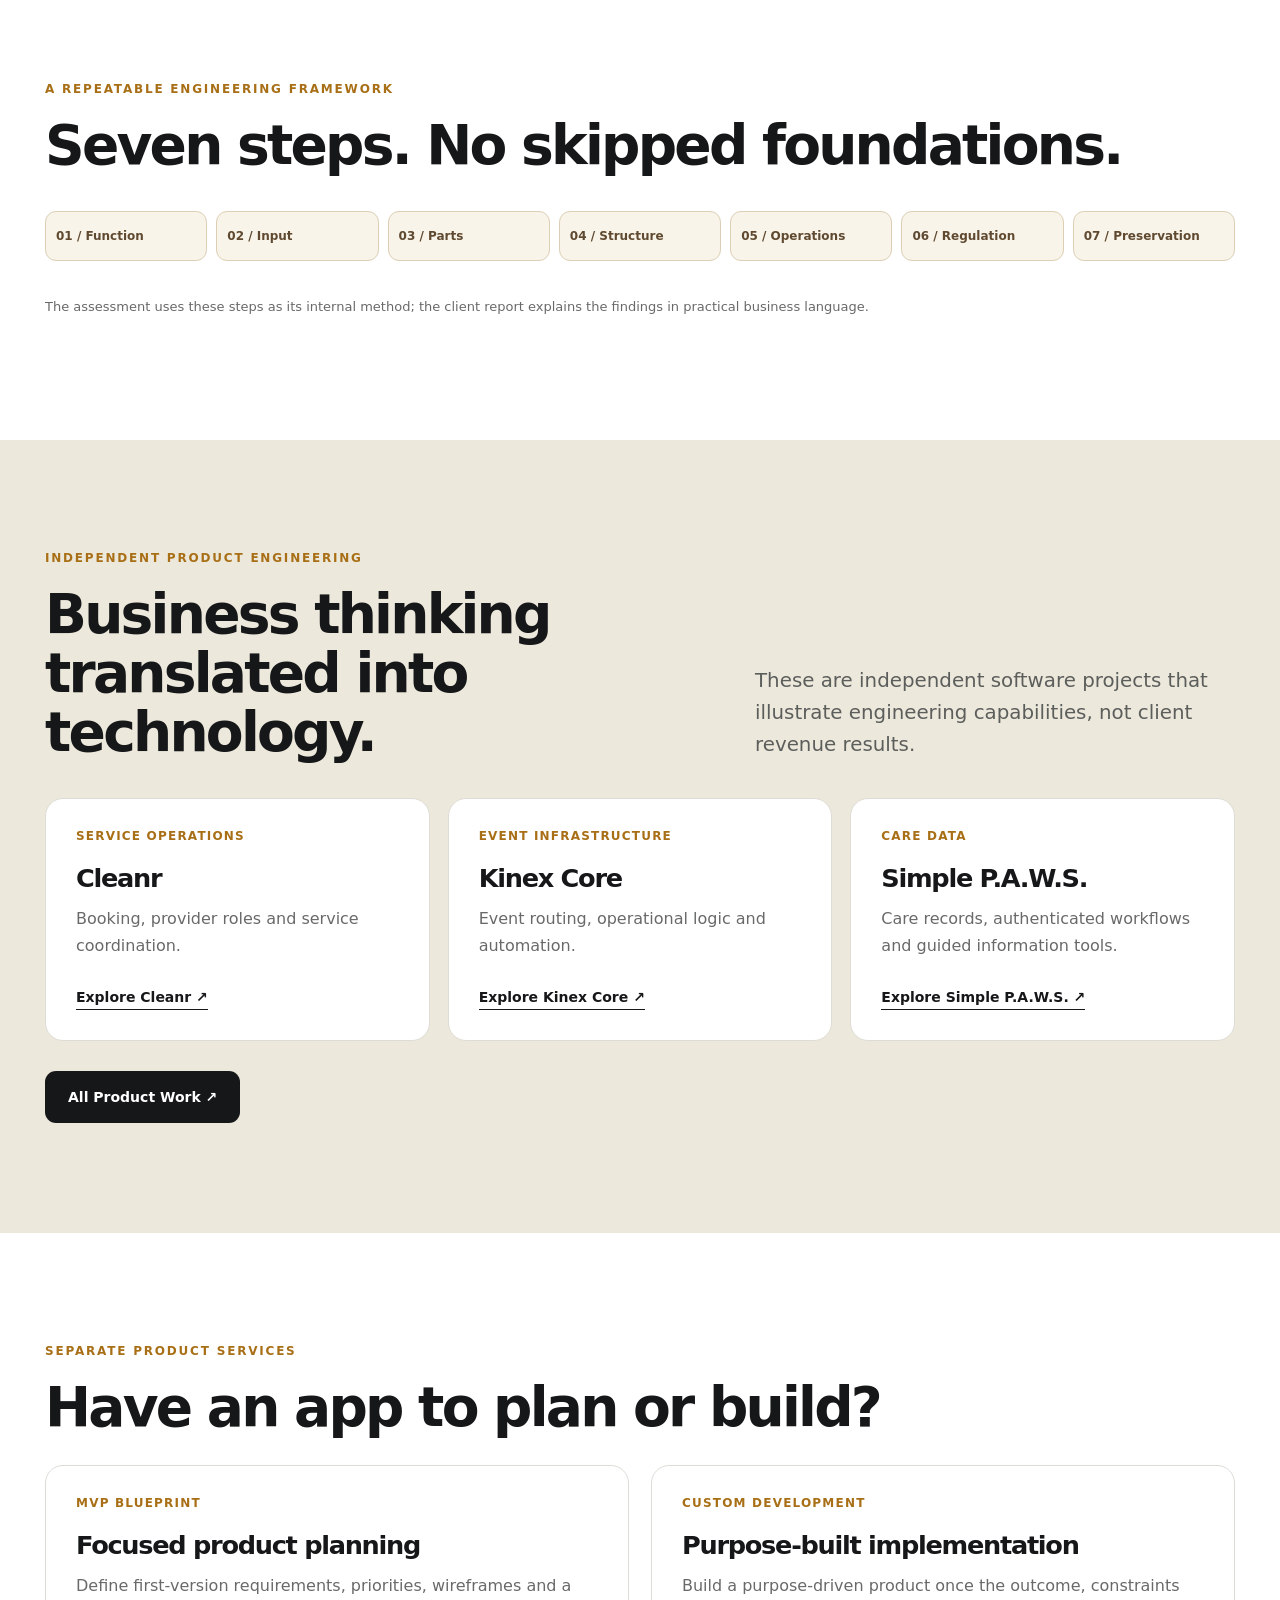
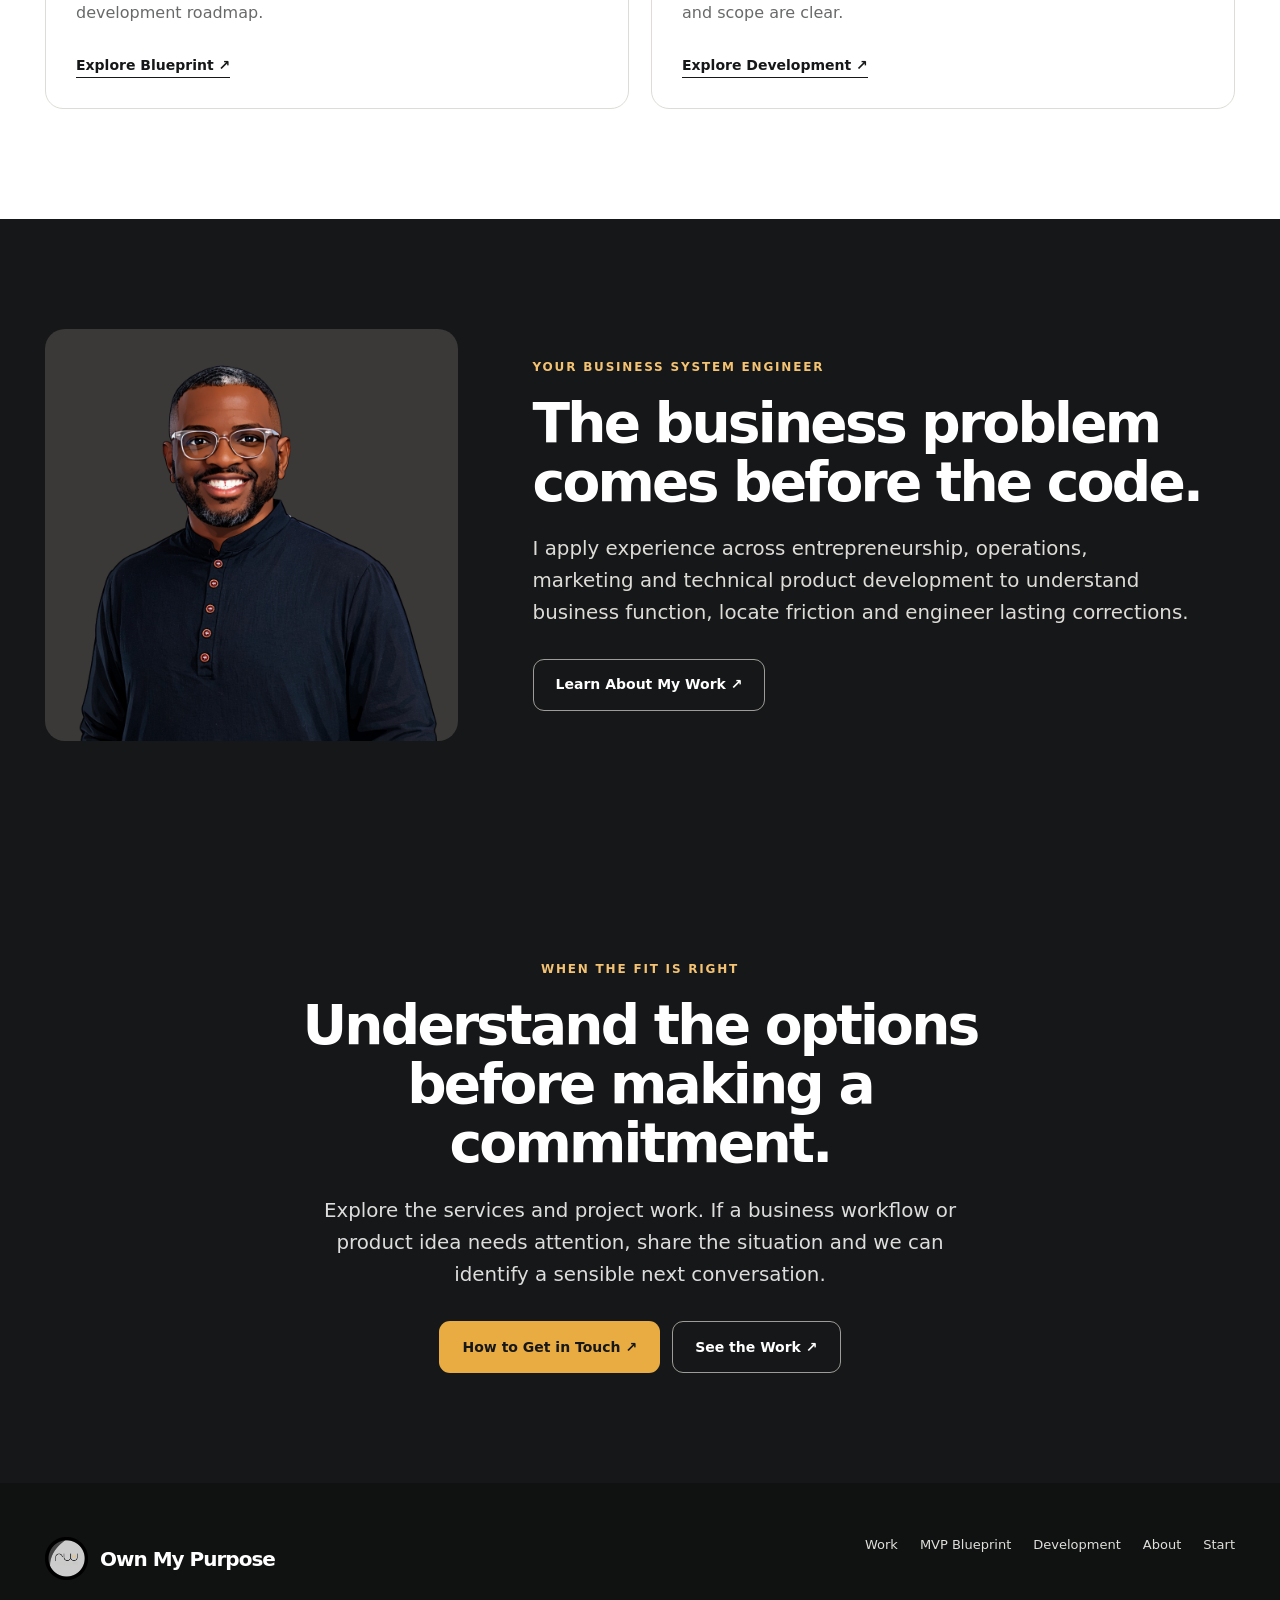
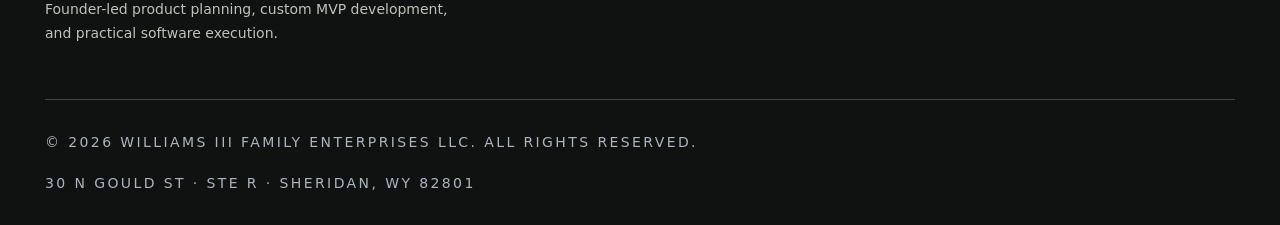
==== commit 1569615e: "Improve marketing positioning and remove upfront prices: index.html" ====
--- a/index.html
+++ b/index.html
@@ -1,10 +1,10 @@
 <!doctype html>
 <html lang="en"><head>
 <meta charset="utf-8"><meta name="viewport" content="width=device-width, initial-scale=1">
-<title>Business Systems Engineering | Own My Purpose</title><meta name="description" content="Diagnose business bottlenecks, engineer reliable operations and preserve what works. Start with a focused $750 Business Systems Assessment.">
+<title>Business Systems &amp; Software Engineering | Own My Purpose</title><meta name="description" content="Explore business systems engineering, practical software development, and independent product work. Understand the problem before choosing a solution.">
 <link rel="canonical" href="https://ownmypurpose.io/">
 <meta property="og:type" content="website"><meta property="og:title" content="Custom MVP Development for Founders | Own My Purpose">
-<meta property="og:description" content="Diagnose business bottlenecks, engineer reliable operations and preserve what works. Start with a focused $750 Business Systems Assessment."><meta property="og:url" content="https://ownmypurpose.io/">
+<meta property="og:description" content="Explore business systems engineering, practical software development, and independent product work. Understand the problem before choosing a solution."><meta property="og:url" content="https://ownmypurpose.io/">
 <meta property="og:image" content="https://ownmypurpose.io/images/ownmypurpose-social-preview.png">
 <meta property="og:image:alt" content="Own My Purpose software portfolio preview">
 <meta name="twitter:card" content="summary_large_image"><meta name="theme-color" content="#161718">
@@ -15,11 +15,11 @@
 <button type="button" class="menu-toggle" aria-controls="main-nav" aria-label="Open navigation" aria-expanded="false" data-menu-toggle>☰</button>
 <nav class="nav-links" id="main-nav" data-nav aria-label="Main navigation"><a href="/business-systems/">Business Systems</a><a href="/assessment/">Assessment</a><a href="/work/">Work</a><a href="/mvp-blueprint/">MVP Blueprint</a><a href="/mvp-development/">Development</a><a href="/about/">About</a><a class="button button--dark" href="/start/" data-event="primary_cta_click">Discuss My App Idea <span aria-hidden="true">↗</span></a></nav>
 </div></header><main id="main">
-<section class="hero"><div class="wrap hero-inner"><div><p class="eyebrow eyebrow--light">Business Systems Engineering · Atlanta, GA</p><h1 class="headline">Your business is working. <span class="accent">Is your system?</span></h1><p class="lead lead--light">I help established businesses identify where opportunities, time, and operational control are being lost—then engineer processes that can perform consistently without constant oversight.</p><div class="actions"><a class="button button--gold" href="/assessment/" data-event="assessment_cta_click">Explore the $750 Assessment ↗</a><a class="button button--line" href="/business-systems/">How I Work ↗</a></div><p class="fine fine--light">Start with a free fit inquiry, not a development commitment.</p><div class="hero-proof"><span><strong>Evidence before solutions</strong></span><span><strong>Operations before software</strong></span><span><strong>Preservation built in</strong></span></div></div><div class="hero-art"><div class="art-frame"><div class="art-toolbar"><span class="art-dot"></span><span class="art-dot"></span><span class="art-dot"></span></div><div class="art-content"><div class="art-label">Illustrative business workflow · not client data</div><div class="art-card art-card--gold"><div class="art-title">Function · Define the business outcome</div><div class="art-caption">What should this process reliably produce?</div></div><div class="art-stack"><div class="art-card"><div class="art-title">Structure · Find the friction</div><div class="art-caption">Handoffs, decision points, and ownership</div><div class="art-bar"></div><div class="art-bar short"></div></div><div class="art-card"><div class="art-title">Preservation · Make it repeatable</div><div class="art-caption">Document, measure, and maintain</div><div class="art-bars"><span></span><span></span><span></span><span></span><span></span><span></span></div></div></div></div></div><div class="art-floating">Diagnose → Engineer → Preserve ↗</div></div></div></section>
-<section class="section section--cream"><div class="wrap"><p class="eyebrow">For established businesses</p><h2>Fix the workflow before buying another tool.</h2><p class="lead">Missed follow-ups, scheduling delays, unclear handoffs, and unreliable reporting often point to structural problems. A focused assessment shows what needs attention first.</p><div class="grid-3" style="margin-top:32px"><article class="panel"><div class="num">01 / DIAGNOSE</div><h3>See the actual problem</h3><p>Define one workflow and inspect the evidence behind recurring friction.</p></article><article class="panel"><div class="num">02 / ENGINEER</div><h3>Correct the system</h3><p>Design the right process, responsibilities, or technical support in a separate implementation engagement.</p></article><article class="panel"><div class="num">03 / PRESERVE</div><h3>Make improvement durable</h3><p>Document clear rules and operating rhythms so the process does not rely on memory alone.</p></article></div><div class="actions"><a class="button button--dark" href="https://www.formulateforms.com/f/own-my-purpose/business-systems-fit" target="_blank" rel="noopener noreferrer" data-event="business_intake_open">Begin Business Fit Inquiry ↗</a><a class="text-link" href="/assessment/">Assessment scope and pricing ↗</a></div></div></section><section class="section section--white"><div class="wrap"><p class="eyebrow">Common operational problems</p><div class="section-intro"><h2>Busy businesses can still lose value.</h2><p class="lead">More effort is not the same as a better system. The goal is to find the point where the workflow breaks and put a repeatable correction in place.</p></div><div class="grid-3"><article class="panel"><div class="num">01 / CUSTOMER ACQUISITION</div><h3>Opportunities are missed</h3><p>Inquiries, quotes and follow-ups have no predictable owner or response rhythm.</p></article><article class="panel"><div class="num">02 / DELIVERY</div><h3>Work gets stuck</h3><p>Scheduling, coordination and customer updates depend on individuals remembering every step.</p></article><article class="panel"><div class="num">03 / MANAGEMENT</div><h3>Decisions lack evidence</h3><p>Reports and software exist without a reliable way to understand the business outcome.</p></article></div></div></section>
-<section class="section section--dark"><div class="wrap offer-layout"><div><p class="eyebrow eyebrow--light">The first paid engagement</p><h2>Business Systems Assessment</h2><p class="lead lead--light">One operating workflow reviewed through a seven-step framework: Function, Input, Parts, Structure, Operations, Regulation, and Preservation.</p><ul class="feature-list feature-list--light"><li>60-minute discovery and up to three agreed evidence sources</li><li>Three prioritized, evidence-labeled findings</li><li>30 / 60 / 90-day improvement roadmap</li><li>Findings readout and actionable next decisions</li></ul></div><div class="price-panel"><span class="offer-band">Pilot price · proposed</span><div class="price">$750</div><p class="muted">One-time. One agreed workflow. Written terms required.</p><p>Target turnaround: five business days after kickoff and receipt of agreed inputs.</p><a class="button button--dark" href="/assessment/" data-event="assessment_cta_click">View Full Assessment Scope ↗</a><p class="fine">Implementation and ongoing management are separately scoped, never required.</p></div></div></section>
+<section class="hero"><div class="wrap hero-inner"><div><p class="eyebrow eyebrow--light">Business Systems &amp; Software Engineering · Atlanta, GA</p><h1 class="headline">Understand the work. <span class="accent">Build what matters.</span></h1><p class="lead lead--light">I work with owners and founders to understand where work gets stuck, improve the underlying process, and build purposeful software when it is the right tool. The problem comes before the solution.</p><div class="actions"><a class="button button--gold" href="/business-systems/">Explore Business Systems ↗</a><a class="button button--line" href="/mvp-development/">Explore Software Development ↗</a></div><p class="fine fine--light">Read about the approach, see independent work, and reach out when there is a reason to talk.</p><div class="hero-proof"><span><strong>Evidence before solutions</strong></span><span><strong>Operations before software</strong></span><span><strong>Preservation built in</strong></span></div></div><div class="hero-art"><div class="art-frame"><div class="art-toolbar"><span class="art-dot"></span><span class="art-dot"></span><span class="art-dot"></span></div><div class="art-content"><div class="art-label">Illustrative business workflow · not client data</div><div class="art-card art-card--gold"><div class="art-title">Function · Define the business outcome</div><div class="art-caption">What should this process reliably produce?</div></div><div class="art-stack"><div class="art-card"><div class="art-title">Structure · Find the friction</div><div class="art-caption">Handoffs, decision points, and ownership</div><div class="art-bar"></div><div class="art-bar short"></div></div><div class="art-card"><div class="art-title">Preservation · Make it repeatable</div><div class="art-caption">Document, measure, and maintain</div><div class="art-bars"><span></span><span></span><span></span><span></span><span></span><span></span></div></div></div></div></div><div class="art-floating">Diagnose → Engineer → Preserve ↗</div></div></div></section>
+<section class="section section--cream"><div class="wrap"><p class="eyebrow">For established businesses</p><h2>Fix the workflow before buying another tool.</h2><p class="lead">Missed follow-ups, scheduling delays, unclear handoffs, and unreliable reporting often point to structural problems. A focused assessment shows what needs attention first.</p><div class="grid-3" style="margin-top:32px"><article class="panel"><div class="num">01 / DIAGNOSE</div><h3>See the actual problem</h3><p>Define one workflow and inspect the evidence behind recurring friction.</p></article><article class="panel"><div class="num">02 / ENGINEER</div><h3>Correct the system</h3><p>Design the right process, responsibilities, or technical support in a separate implementation engagement.</p></article><article class="panel"><div class="num">03 / PRESERVE</div><h3>Make improvement durable</h3><p>Document clear rules and operating rhythms so the process does not rely on memory alone.</p></article></div><div class="actions"><a class="text-link" href="/assessment/">See how a focused assessment works ↗</a></div></div></section><section class="section section--white"><div class="wrap"><p class="eyebrow">Common operational problems</p><div class="section-intro"><h2>Busy businesses can still lose value.</h2><p class="lead">More effort is not the same as a better system. The goal is to find the point where the workflow breaks and put a repeatable correction in place.</p></div><div class="grid-3"><article class="panel"><div class="num">01 / CUSTOMER ACQUISITION</div><h3>Opportunities are missed</h3><p>Inquiries, quotes and follow-ups have no predictable owner or response rhythm.</p></article><article class="panel"><div class="num">02 / DELIVERY</div><h3>Work gets stuck</h3><p>Scheduling, coordination and customer updates depend on individuals remembering every step.</p></article><article class="panel"><div class="num">03 / MANAGEMENT</div><h3>Decisions lack evidence</h3><p>Reports and software exist without a reliable way to understand the business outcome.</p></article></div></div></section>
+<section class="section section--dark"><div class="wrap offer-layout"><div><p class="eyebrow eyebrow--light">A focused way to begin</p><h2>Business Systems Assessment</h2><p class="lead lead--light">One operating workflow reviewed through a seven-step framework: Function, Input, Parts, Structure, Operations, Regulation, and Preservation.</p><ul class="feature-list feature-list--light"><li>60-minute discovery and up to three agreed evidence sources</li><li>Three prioritized, evidence-labeled findings</li><li>30 / 60 / 90-day improvement roadmap</li><li>Findings readout and actionable next decisions</li></ul></div><div class="price-panel"><span class="offer-band">Scope comes first</span><h3 style="margin-top:18px">Clarity before a proposal.</h3><p>We start by understanding the workflow and evidence. If an assessment is appropriate, scope, timing, deliverables, and fee are agreed in writing before paid work begins.</p><a class="button button--dark" href="/assessment/">Understand the Assessment ↗</a><p class="fine">An inquiry does not require an assessment or implementation engagement.</p></div></div></section>
 <section class="section section--white"><div class="wrap"><p class="eyebrow">A repeatable engineering framework</p><h2>Seven steps. No skipped foundations.</h2><div class="system-steps"><span>01 / Function</span><span>02 / Input</span><span>03 / Parts</span><span>04 / Structure</span><span>05 / Operations</span><span>06 / Regulation</span><span>07 / Preservation</span></div><p class="fine">The assessment uses these steps as its internal method; the client report explains the findings in practical business language.</p></div></section>
 <section class="section section--cream"><div class="wrap"><div class="section-head"><div><p class="eyebrow">Independent product engineering</p><h2>Business thinking translated into technology.</h2></div><p class="lead">These are independent software projects that illustrate engineering capabilities, not client revenue results.</p></div><div class="grid-3"><article class="panel"><div class="num">SERVICE OPERATIONS</div><h3>Cleanr</h3><p>Booking, provider roles and service coordination.</p><div class="actions"><a class="text-link" href="/work/cleanr/">Explore Cleanr ↗</a></div></article><article class="panel"><div class="num">EVENT INFRASTRUCTURE</div><h3>Kinex Core</h3><p>Event routing, operational logic and automation.</p><div class="actions"><a class="text-link" href="/work/kinex-core/">Explore Kinex Core ↗</a></div></article><article class="panel"><div class="num">CARE DATA</div><h3>Simple P.A.W.S.</h3><p>Care records, authenticated workflows and guided information tools.</p><div class="actions"><a class="text-link" href="/work/simple-paws/">Explore Simple P.A.W.S. ↗</a></div></article></div><div class="actions"><a class="button button--dark" href="/work/">All Product Work ↗</a></div></div></section>
-<section class="section section--white"><div class="wrap"><p class="eyebrow">Separate product services</p><h2>Have an app to plan or build?</h2><div class="grid-2" style="margin-top:28px"><article class="panel"><div class="num">MVP BLUEPRINT</div><h3>$1,250 planning engagement</h3><p>Define first-version requirements, priorities, wireframes and a development roadmap.</p><div class="actions"><a class="text-link" href="/mvp-blueprint/">Explore Blueprint ↗</a></div></article><article class="panel"><div class="num">CUSTOM DEVELOPMENT</div><h3>Separately quoted implementation</h3><p>Build a purpose-driven product once the outcome, constraints and scope are clear.</p><div class="actions"><a class="text-link" href="/mvp-development/">Explore Development ↗</a></div></article></div></div></section>
+<section class="section section--white"><div class="wrap"><p class="eyebrow">Separate product services</p><h2>Have an app to plan or build?</h2><div class="grid-2" style="margin-top:28px"><article class="panel"><div class="num">MVP BLUEPRINT</div><h3>Focused product planning</h3><p>Define first-version requirements, priorities, wireframes and a development roadmap.</p><div class="actions"><a class="text-link" href="/mvp-blueprint/">Explore Blueprint ↗</a></div></article><article class="panel"><div class="num">CUSTOM DEVELOPMENT</div><h3>Purpose-built implementation</h3><p>Build a purpose-driven product once the outcome, constraints and scope are clear.</p><div class="actions"><a class="text-link" href="/mvp-development/">Explore Development ↗</a></div></article></div></div></section>
 <section class="section section--dark"><div class="wrap founder-split"><div class="founder-photo"><img src="/images/Rob Cartoon 1024x1024.png" alt="Illustrated portrait of the founder" loading="lazy" width="1024" height="1024"></div><div><p class="eyebrow eyebrow--light">Your Business System Engineer</p><h2>The business problem comes before the code.</h2><p class="lead lead--light">I apply experience across entrepreneurship, operations, marketing and technical product development to understand business function, locate friction and engineer lasting corrections.</p><div class="actions"><a class="button button--line" href="/about/">Learn About My Work ↗</a></div></div></div></section>
-<section class="final-cta"><div class="wrap"><p class="eyebrow eyebrow--light">Start with clarity</p><h2>Which business process needs to work better?</h2><p class="lead lead--light">Share the existing workflow, the problem, and the outcome you need. The first fit inquiry is free.</p><div class="actions"><a class="button button--gold" href="https://www.formulateforms.com/f/own-my-purpose/business-systems-fit" target="_blank" rel="noopener noreferrer" data-event="business_intake_open">Start Your Business Fit Inquiry ↗</a><a class="button button--line" href="/start/">Other Starting Points ↗</a></div></div></section></main><footer class="footer"><div class="wrap"><div class="footer-top"><div><a href="/" class="brand"><img src="/images/rwiii logo.png" alt="" width="43" height="43">Own My Purpose</a><p>Founder-led product planning, custom MVP development, and practical software execution.</p></div><nav class="footer-nav" aria-label="Footer navigation"><a href="/work/">Work</a><a href="/mvp-blueprint/">MVP Blueprint</a><a href="/mvp-development/">Development</a><a href="/about/">About</a><a href="/start/">Start</a></nav></div><div class="footer-legal" aria-label="Company legal information"><p>© 2026 WILLIAMS III FAMILY ENTERPRISES LLC. ALL RIGHTS RESERVED.</p><p>30 N GOULD ST · STE R · SHERIDAN, WY 82801</p></div></div></footer></body></html>+<section class="final-cta"><div class="wrap"><p class="eyebrow eyebrow--light">When the fit is right</p><h2>Understand the options before making a commitment.</h2><p class="lead lead--light">Explore the services and project work. If a business workflow or product idea needs attention, share the situation and we can identify a sensible next conversation.</p><div class="actions"><a class="button button--gold" href="/start/">How to Get in Touch ↗</a><a class="button button--line" href="/work/">See the Work ↗</a></div></div></section></main><footer class="footer"><div class="wrap"><div class="footer-top"><div><a href="/" class="brand"><img src="/images/rwiii logo.png" alt="" width="43" height="43">Own My Purpose</a><p>Founder-led product planning, custom MVP development, and practical software execution.</p></div><nav class="footer-nav" aria-label="Footer navigation"><a href="/work/">Work</a><a href="/mvp-blueprint/">MVP Blueprint</a><a href="/mvp-development/">Development</a><a href="/about/">About</a><a href="/start/">Start</a></nav></div><div class="footer-legal" aria-label="Company legal information"><p>© 2026 WILLIAMS III FAMILY ENTERPRISES LLC. ALL RIGHTS RESERVED.</p><p>30 N GOULD ST · STE R · SHERIDAN, WY 82801</p></div></div></footer></body></html>
--- a/assets/site.css
+++ b/assets/site.css
@@ -24,3 +24,6 @@
 .footer-legal{display:grid;gap:16px;padding-top:30px;margin-top:0;color:#adb4bb;letter-spacing:.15em;text-transform:uppercase}
 .footer .footer-legal p{font-size:clamp(12px,1.1vw,14px);line-height:1.75;max-width:none;margin:0;font-weight:500;overflow-wrap:anywhere}
 @media(max-width:760px){.footer-legal{gap:20px;letter-spacing:.11em;padding-top:28px}.footer .footer-legal p{font-size:12px;line-height:1.8}}
+
+/* Business Systems Engineering */
+.system-steps{display:grid;grid-template-columns:repeat(7,minmax(0,1fr));gap:9px;margin:36px 0}.system-steps span{min-width:0;overflow-wrap:anywhere;padding:17px 10px;border:1px solid #dccfb5;border-radius:11px;background:#f9f4e9;font-size:12px;font-weight:800;color:#5f4930}.feature-list--light li{color:#efeee9;border-bottom-color:#454742}.feature-list--light li:before{color:#e8ac42}.section--dark .price-panel{color:#161718}@media(max-width:1150px){.nav-links{gap:13px}.nav-links>a:not(.button){font-size:12px}.nav-links>.button{padding:10px 14px;min-height:44px}}@media(max-width:920px){.system-steps{grid-template-columns:repeat(4,minmax(0,1fr))}}@media(max-width:760px){.system-steps{grid-template-columns:repeat(2,minmax(0,1fr))}}
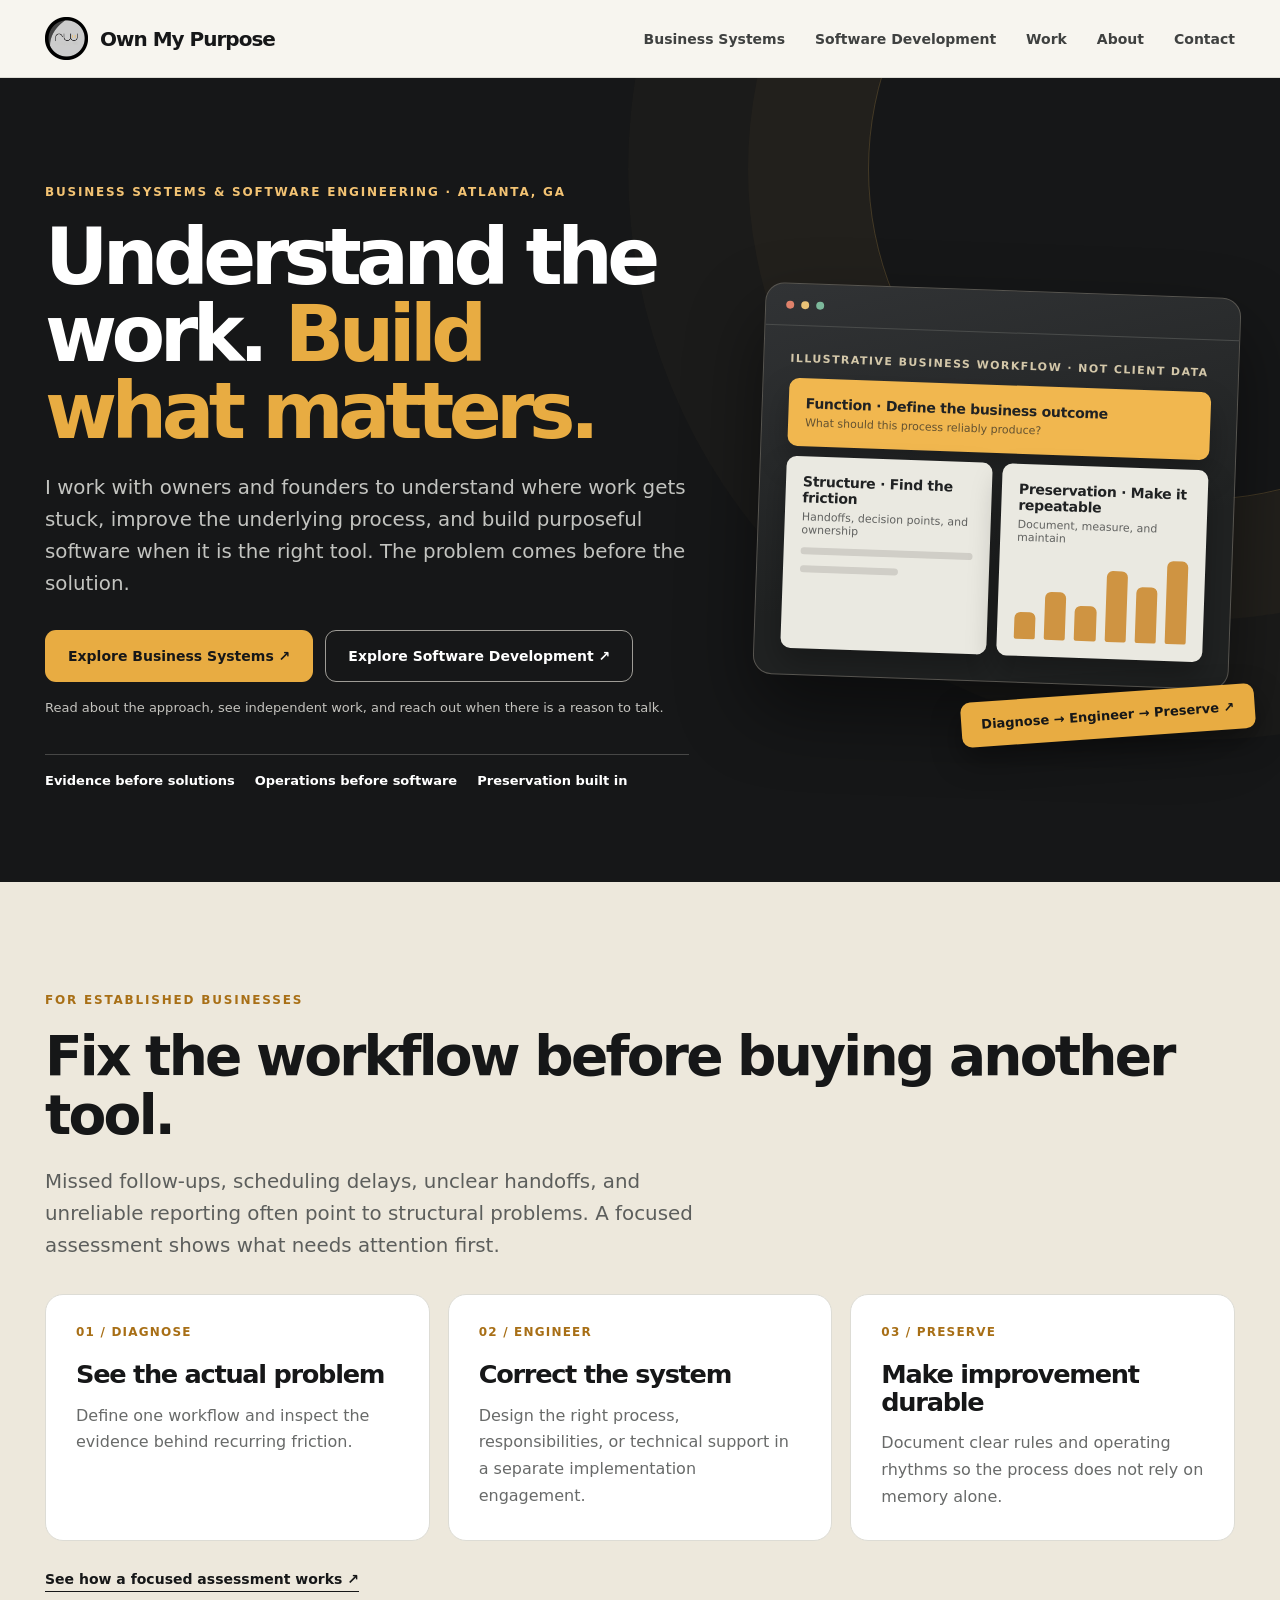
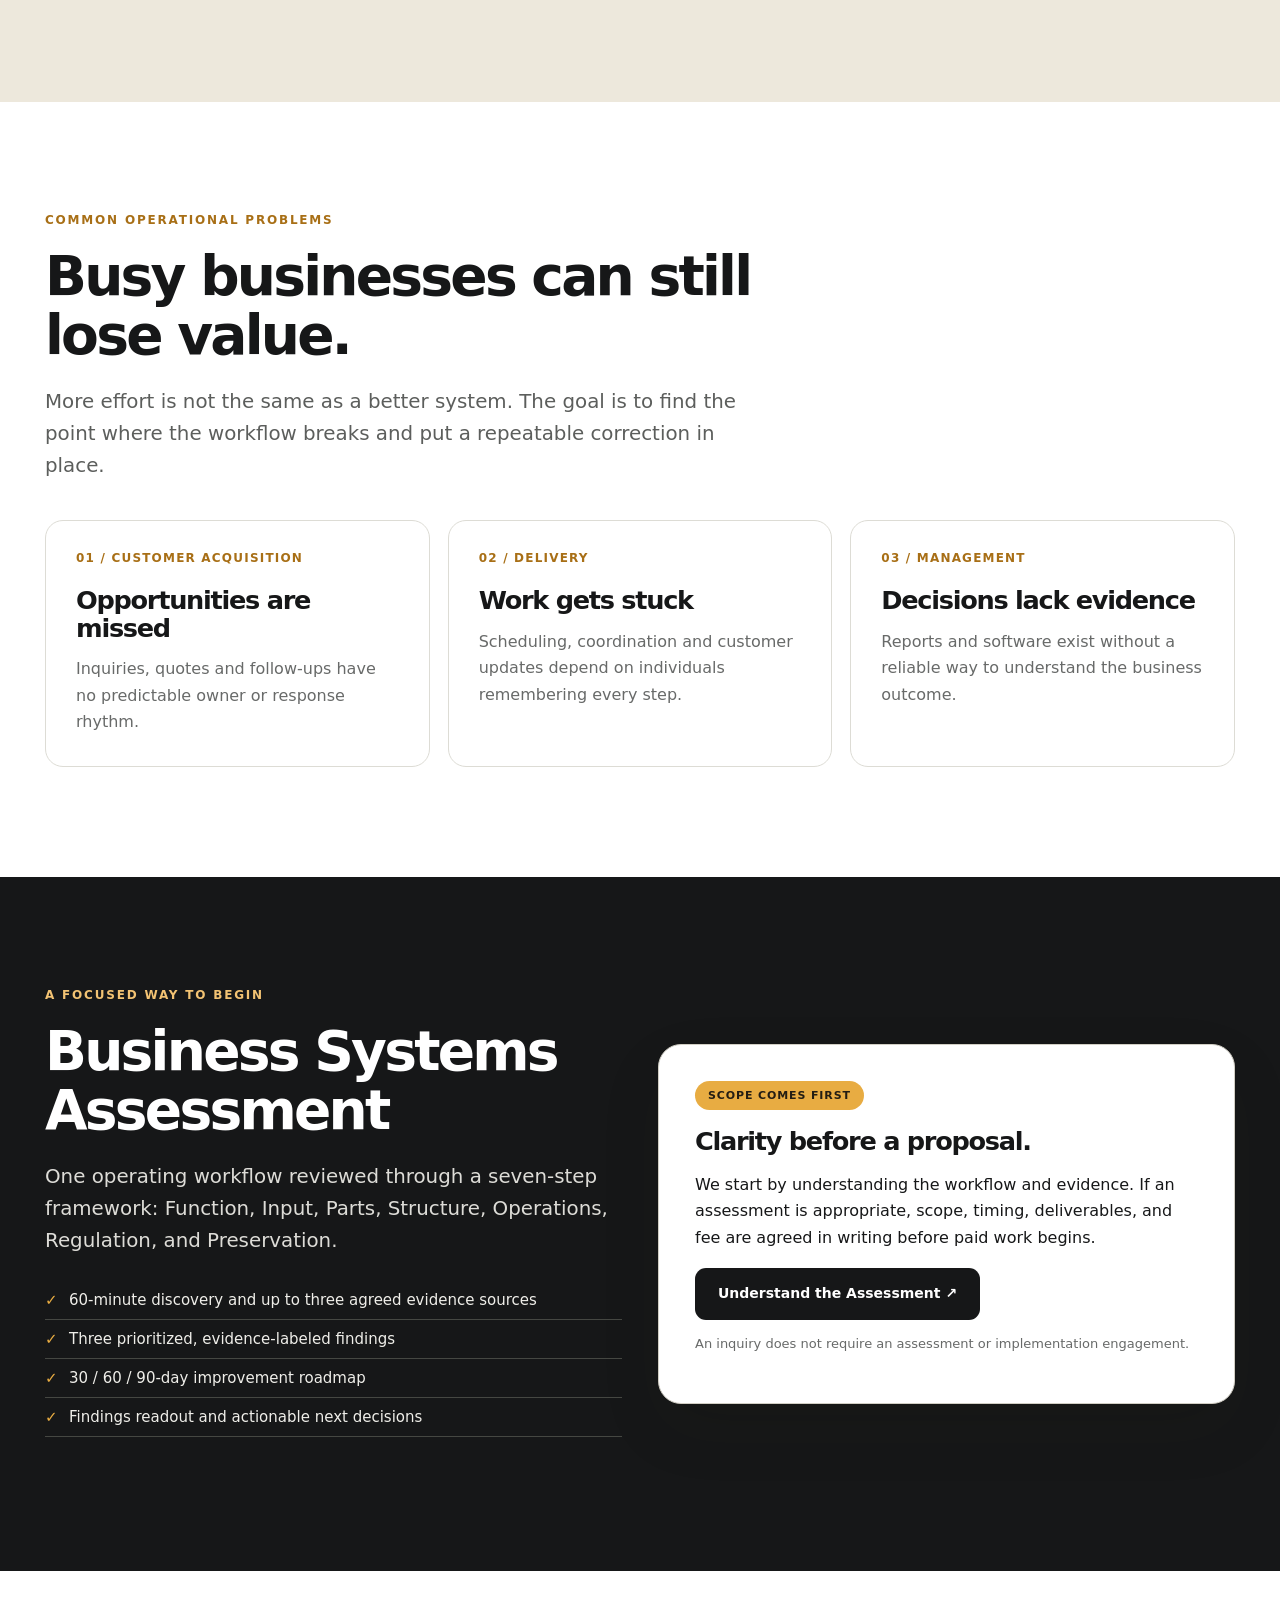
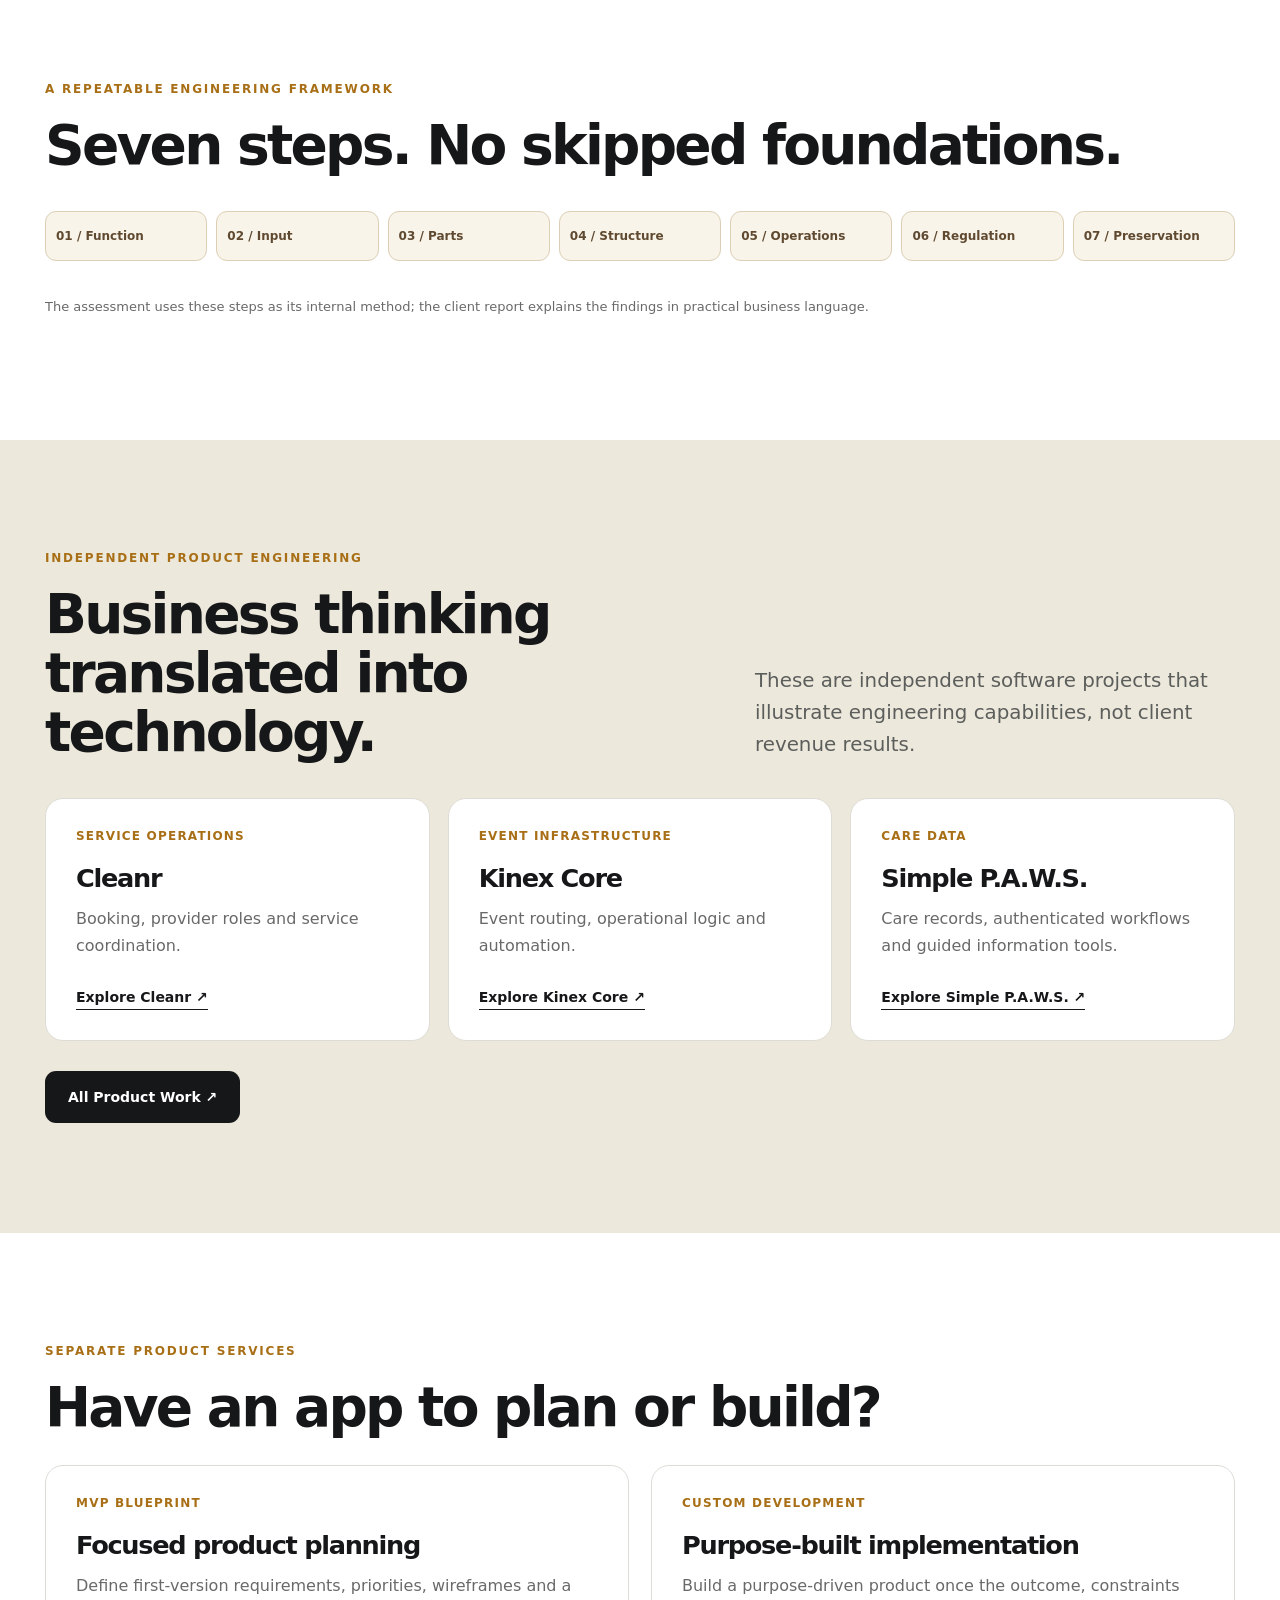
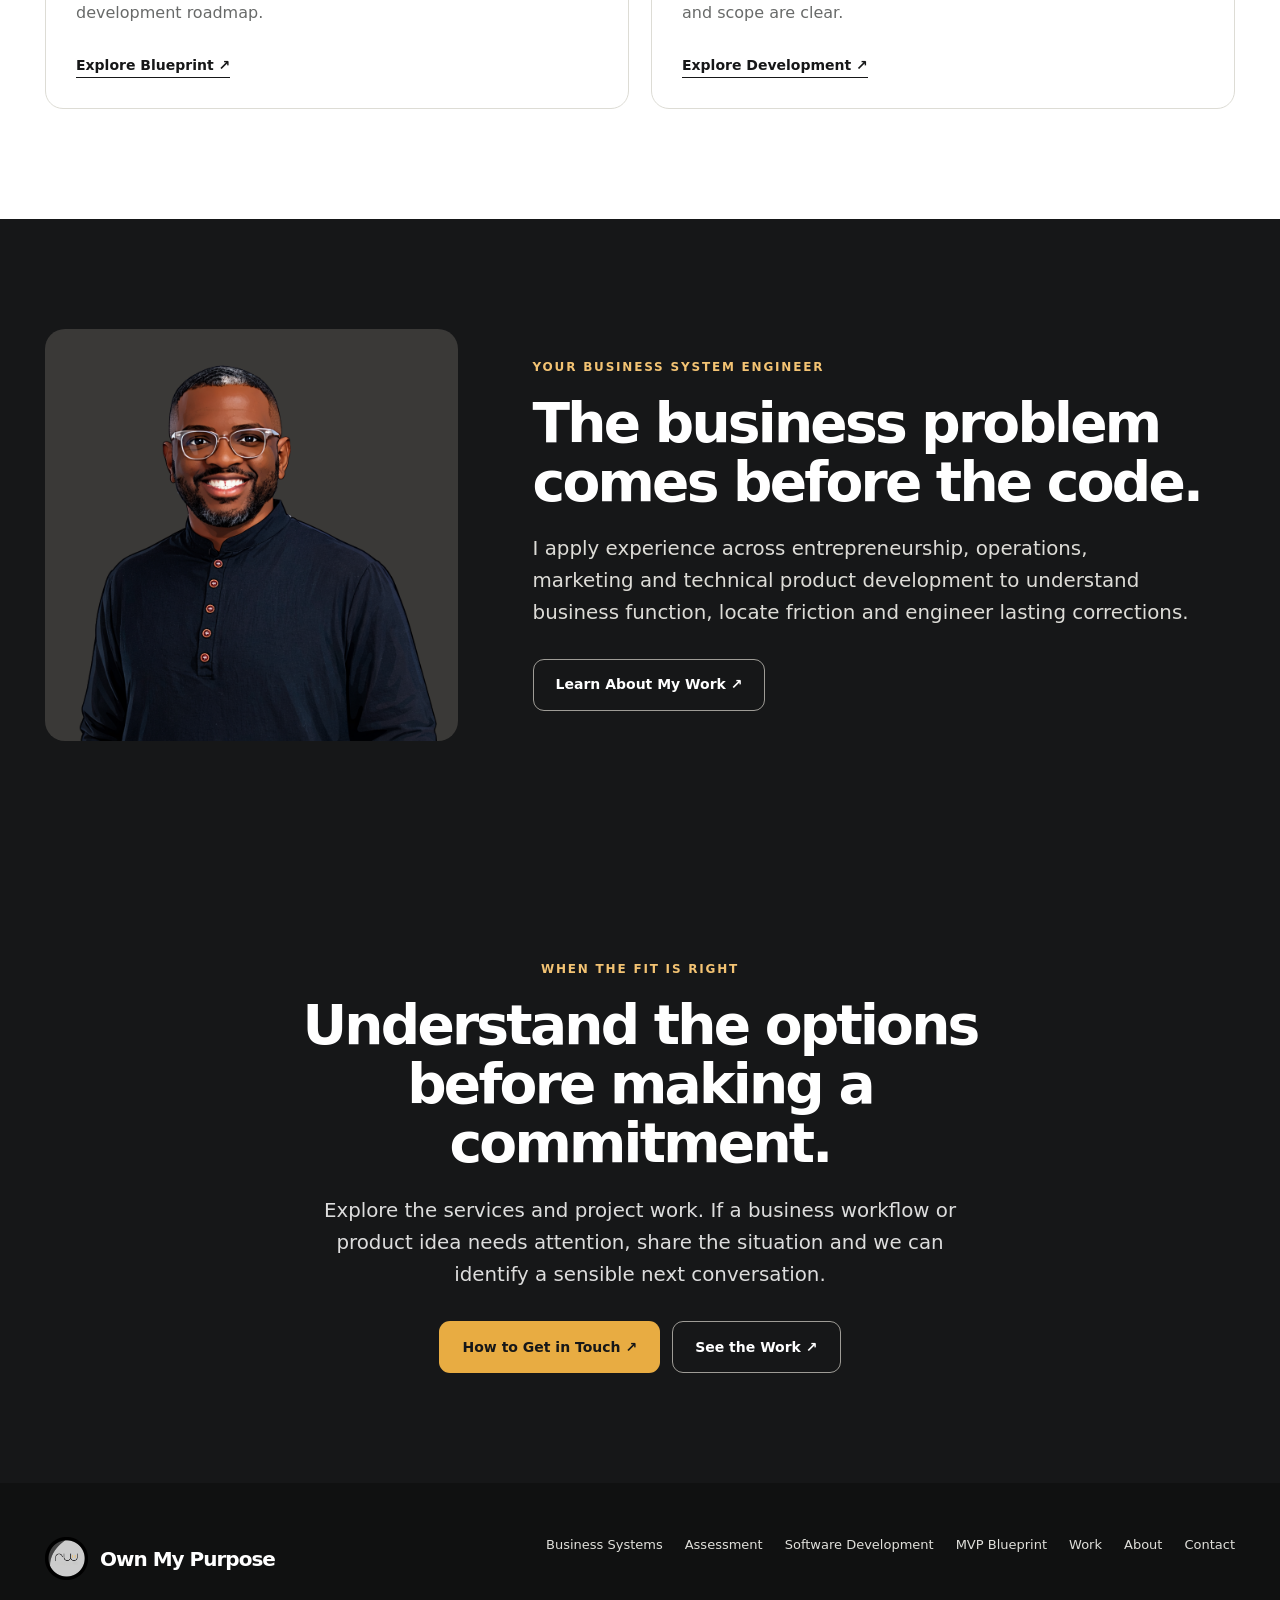
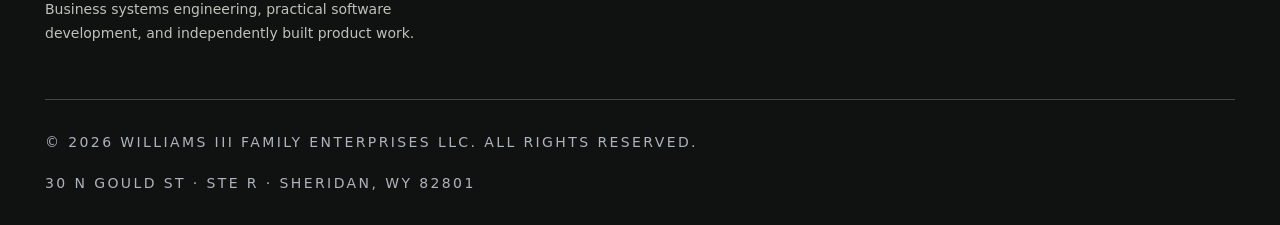
==== commit 39ff4d5e: "Unify marketing navigation and social metadata: index.html" ====
--- a/index.html
+++ b/index.html
@@ -3,18 +3,15 @@
 <meta charset="utf-8"><meta name="viewport" content="width=device-width, initial-scale=1">
 <title>Business Systems &amp; Software Engineering | Own My Purpose</title><meta name="description" content="Explore business systems engineering, practical software development, and independent product work. Understand the problem before choosing a solution.">
 <link rel="canonical" href="https://ownmypurpose.io/">
-<meta property="og:type" content="website"><meta property="og:title" content="Custom MVP Development for Founders | Own My Purpose">
-<meta property="og:description" content="Explore business systems engineering, practical software development, and independent product work. Understand the problem before choosing a solution."><meta property="og:url" content="https://ownmypurpose.io/">
-<meta property="og:image" content="https://ownmypurpose.io/images/ownmypurpose-social-preview.png">
-<meta property="og:image:alt" content="Own My Purpose software portfolio preview">
-<meta name="twitter:card" content="summary_large_image"><meta name="theme-color" content="#161718">
-<link rel="icon" type="image/png" href="/images/ownmypurpose-favicon.png"><link rel="apple-touch-icon" href="/images/ownmypurpose-favicon.png">
-<link rel="stylesheet" href="/assets/site.css"><script defer src="/assets/site.js"></script></head>
+
+
+
+
+
+
+<link rel="stylesheet" href="/assets/site.css"><script defer src="/assets/site.js"></script><meta property="og:type" content="website"><meta property="og:title" content="Business Systems &amp; Software Engineering | Own My Purpose"><meta property="og:description" content="Explore business systems engineering, practical software development, and independent product work. Understand the problem before choosing a solution."><meta property="og:url" content="https://ownmypurpose.io/"><meta property="og:image" content="https://ownmypurpose.io/images/ownmypurpose-social-preview.png"><meta property="og:image:alt" content="Own My Purpose brand and product work preview"><meta name="twitter:card" content="summary_large_image"><meta name="theme-color" content="#161718"><link rel="icon" type="image/png" href="/images/ownmypurpose-favicon.png"><link rel="apple-touch-icon" href="/images/ownmypurpose-favicon.png"></head>
 <body><a href="#main" class="skip">Skip to content</a>
-<header class="site-header"><div class="wrap header-inner"><a href="/" class="brand" aria-label="Own My Purpose home"><img src="/images/rwiii logo.png" alt="" width="43" height="43">Own My Purpose</a>
-<button type="button" class="menu-toggle" aria-controls="main-nav" aria-label="Open navigation" aria-expanded="false" data-menu-toggle>☰</button>
-<nav class="nav-links" id="main-nav" data-nav aria-label="Main navigation"><a href="/business-systems/">Business Systems</a><a href="/assessment/">Assessment</a><a href="/work/">Work</a><a href="/mvp-blueprint/">MVP Blueprint</a><a href="/mvp-development/">Development</a><a href="/about/">About</a><a class="button button--dark" href="/start/" data-event="primary_cta_click">Discuss My App Idea <span aria-hidden="true">↗</span></a></nav>
-</div></header><main id="main">
+<header class="site-header"><div class="wrap header-inner"><a href="/" class="brand" aria-label="Own My Purpose home"><img src="/images/rwiii logo.png" alt="" width="43" height="43">Own My Purpose</a><button type="button" class="menu-toggle" aria-controls="main-nav" aria-label="Open navigation" aria-expanded="false" data-menu-toggle>☰</button><nav class="nav-links" id="main-nav" data-nav aria-label="Main navigation"><a href="/business-systems/">Business Systems</a><a href="/mvp-development/">Software Development</a><a href="/work/">Work</a><a href="/about/">About</a><a href="/start/">Contact</a></nav></div></header><main id="main">
 <section class="hero"><div class="wrap hero-inner"><div><p class="eyebrow eyebrow--light">Business Systems &amp; Software Engineering · Atlanta, GA</p><h1 class="headline">Understand the work. <span class="accent">Build what matters.</span></h1><p class="lead lead--light">I work with owners and founders to understand where work gets stuck, improve the underlying process, and build purposeful software when it is the right tool. The problem comes before the solution.</p><div class="actions"><a class="button button--gold" href="/business-systems/">Explore Business Systems ↗</a><a class="button button--line" href="/mvp-development/">Explore Software Development ↗</a></div><p class="fine fine--light">Read about the approach, see independent work, and reach out when there is a reason to talk.</p><div class="hero-proof"><span><strong>Evidence before solutions</strong></span><span><strong>Operations before software</strong></span><span><strong>Preservation built in</strong></span></div></div><div class="hero-art"><div class="art-frame"><div class="art-toolbar"><span class="art-dot"></span><span class="art-dot"></span><span class="art-dot"></span></div><div class="art-content"><div class="art-label">Illustrative business workflow · not client data</div><div class="art-card art-card--gold"><div class="art-title">Function · Define the business outcome</div><div class="art-caption">What should this process reliably produce?</div></div><div class="art-stack"><div class="art-card"><div class="art-title">Structure · Find the friction</div><div class="art-caption">Handoffs, decision points, and ownership</div><div class="art-bar"></div><div class="art-bar short"></div></div><div class="art-card"><div class="art-title">Preservation · Make it repeatable</div><div class="art-caption">Document, measure, and maintain</div><div class="art-bars"><span></span><span></span><span></span><span></span><span></span><span></span></div></div></div></div></div><div class="art-floating">Diagnose → Engineer → Preserve ↗</div></div></div></section>
 <section class="section section--cream"><div class="wrap"><p class="eyebrow">For established businesses</p><h2>Fix the workflow before buying another tool.</h2><p class="lead">Missed follow-ups, scheduling delays, unclear handoffs, and unreliable reporting often point to structural problems. A focused assessment shows what needs attention first.</p><div class="grid-3" style="margin-top:32px"><article class="panel"><div class="num">01 / DIAGNOSE</div><h3>See the actual problem</h3><p>Define one workflow and inspect the evidence behind recurring friction.</p></article><article class="panel"><div class="num">02 / ENGINEER</div><h3>Correct the system</h3><p>Design the right process, responsibilities, or technical support in a separate implementation engagement.</p></article><article class="panel"><div class="num">03 / PRESERVE</div><h3>Make improvement durable</h3><p>Document clear rules and operating rhythms so the process does not rely on memory alone.</p></article></div><div class="actions"><a class="text-link" href="/assessment/">See how a focused assessment works ↗</a></div></div></section><section class="section section--white"><div class="wrap"><p class="eyebrow">Common operational problems</p><div class="section-intro"><h2>Busy businesses can still lose value.</h2><p class="lead">More effort is not the same as a better system. The goal is to find the point where the workflow breaks and put a repeatable correction in place.</p></div><div class="grid-3"><article class="panel"><div class="num">01 / CUSTOMER ACQUISITION</div><h3>Opportunities are missed</h3><p>Inquiries, quotes and follow-ups have no predictable owner or response rhythm.</p></article><article class="panel"><div class="num">02 / DELIVERY</div><h3>Work gets stuck</h3><p>Scheduling, coordination and customer updates depend on individuals remembering every step.</p></article><article class="panel"><div class="num">03 / MANAGEMENT</div><h3>Decisions lack evidence</h3><p>Reports and software exist without a reliable way to understand the business outcome.</p></article></div></div></section>
 <section class="section section--dark"><div class="wrap offer-layout"><div><p class="eyebrow eyebrow--light">A focused way to begin</p><h2>Business Systems Assessment</h2><p class="lead lead--light">One operating workflow reviewed through a seven-step framework: Function, Input, Parts, Structure, Operations, Regulation, and Preservation.</p><ul class="feature-list feature-list--light"><li>60-minute discovery and up to three agreed evidence sources</li><li>Three prioritized, evidence-labeled findings</li><li>30 / 60 / 90-day improvement roadmap</li><li>Findings readout and actionable next decisions</li></ul></div><div class="price-panel"><span class="offer-band">Scope comes first</span><h3 style="margin-top:18px">Clarity before a proposal.</h3><p>We start by understanding the workflow and evidence. If an assessment is appropriate, scope, timing, deliverables, and fee are agreed in writing before paid work begins.</p><a class="button button--dark" href="/assessment/">Understand the Assessment ↗</a><p class="fine">An inquiry does not require an assessment or implementation engagement.</p></div></div></section>
@@ -22,4 +19,4 @@
 <section class="section section--cream"><div class="wrap"><div class="section-head"><div><p class="eyebrow">Independent product engineering</p><h2>Business thinking translated into technology.</h2></div><p class="lead">These are independent software projects that illustrate engineering capabilities, not client revenue results.</p></div><div class="grid-3"><article class="panel"><div class="num">SERVICE OPERATIONS</div><h3>Cleanr</h3><p>Booking, provider roles and service coordination.</p><div class="actions"><a class="text-link" href="/work/cleanr/">Explore Cleanr ↗</a></div></article><article class="panel"><div class="num">EVENT INFRASTRUCTURE</div><h3>Kinex Core</h3><p>Event routing, operational logic and automation.</p><div class="actions"><a class="text-link" href="/work/kinex-core/">Explore Kinex Core ↗</a></div></article><article class="panel"><div class="num">CARE DATA</div><h3>Simple P.A.W.S.</h3><p>Care records, authenticated workflows and guided information tools.</p><div class="actions"><a class="text-link" href="/work/simple-paws/">Explore Simple P.A.W.S. ↗</a></div></article></div><div class="actions"><a class="button button--dark" href="/work/">All Product Work ↗</a></div></div></section>
 <section class="section section--white"><div class="wrap"><p class="eyebrow">Separate product services</p><h2>Have an app to plan or build?</h2><div class="grid-2" style="margin-top:28px"><article class="panel"><div class="num">MVP BLUEPRINT</div><h3>Focused product planning</h3><p>Define first-version requirements, priorities, wireframes and a development roadmap.</p><div class="actions"><a class="text-link" href="/mvp-blueprint/">Explore Blueprint ↗</a></div></article><article class="panel"><div class="num">CUSTOM DEVELOPMENT</div><h3>Purpose-built implementation</h3><p>Build a purpose-driven product once the outcome, constraints and scope are clear.</p><div class="actions"><a class="text-link" href="/mvp-development/">Explore Development ↗</a></div></article></div></div></section>
 <section class="section section--dark"><div class="wrap founder-split"><div class="founder-photo"><img src="/images/Rob Cartoon 1024x1024.png" alt="Illustrated portrait of the founder" loading="lazy" width="1024" height="1024"></div><div><p class="eyebrow eyebrow--light">Your Business System Engineer</p><h2>The business problem comes before the code.</h2><p class="lead lead--light">I apply experience across entrepreneurship, operations, marketing and technical product development to understand business function, locate friction and engineer lasting corrections.</p><div class="actions"><a class="button button--line" href="/about/">Learn About My Work ↗</a></div></div></div></section>
-<section class="final-cta"><div class="wrap"><p class="eyebrow eyebrow--light">When the fit is right</p><h2>Understand the options before making a commitment.</h2><p class="lead lead--light">Explore the services and project work. If a business workflow or product idea needs attention, share the situation and we can identify a sensible next conversation.</p><div class="actions"><a class="button button--gold" href="/start/">How to Get in Touch ↗</a><a class="button button--line" href="/work/">See the Work ↗</a></div></div></section></main><footer class="footer"><div class="wrap"><div class="footer-top"><div><a href="/" class="brand"><img src="/images/rwiii logo.png" alt="" width="43" height="43">Own My Purpose</a><p>Founder-led product planning, custom MVP development, and practical software execution.</p></div><nav class="footer-nav" aria-label="Footer navigation"><a href="/work/">Work</a><a href="/mvp-blueprint/">MVP Blueprint</a><a href="/mvp-development/">Development</a><a href="/about/">About</a><a href="/start/">Start</a></nav></div><div class="footer-legal" aria-label="Company legal information"><p>© 2026 WILLIAMS III FAMILY ENTERPRISES LLC. ALL RIGHTS RESERVED.</p><p>30 N GOULD ST · STE R · SHERIDAN, WY 82801</p></div></div></footer></body></html>+<section class="final-cta"><div class="wrap"><p class="eyebrow eyebrow--light">When the fit is right</p><h2>Understand the options before making a commitment.</h2><p class="lead lead--light">Explore the services and project work. If a business workflow or product idea needs attention, share the situation and we can identify a sensible next conversation.</p><div class="actions"><a class="button button--gold" href="/start/">How to Get in Touch ↗</a><a class="button button--line" href="/work/">See the Work ↗</a></div></div></section></main><footer class="footer"><div class="wrap"><div class="footer-top"><div><a href="/" class="brand" aria-label="Own My Purpose home"><img src="/images/rwiii logo.png" alt="" width="43" height="43">Own My Purpose</a><p>Business systems engineering, practical software development, and independently built product work.</p></div><nav class="footer-nav" aria-label="Footer navigation"><a href="/business-systems/">Business Systems</a><a href="/assessment/">Assessment</a><a href="/mvp-development/">Software Development</a><a href="/mvp-blueprint/">MVP Blueprint</a><a href="/work/">Work</a><a href="/about/">About</a><a href="/start/">Contact</a></nav></div><div class="footer-legal" aria-label="Company legal information"><p>© 2026 WILLIAMS III FAMILY ENTERPRISES LLC. ALL RIGHTS RESERVED.</p><p>30 N GOULD ST · STE R · SHERIDAN, WY 82801</p></div></div></footer></body></html>
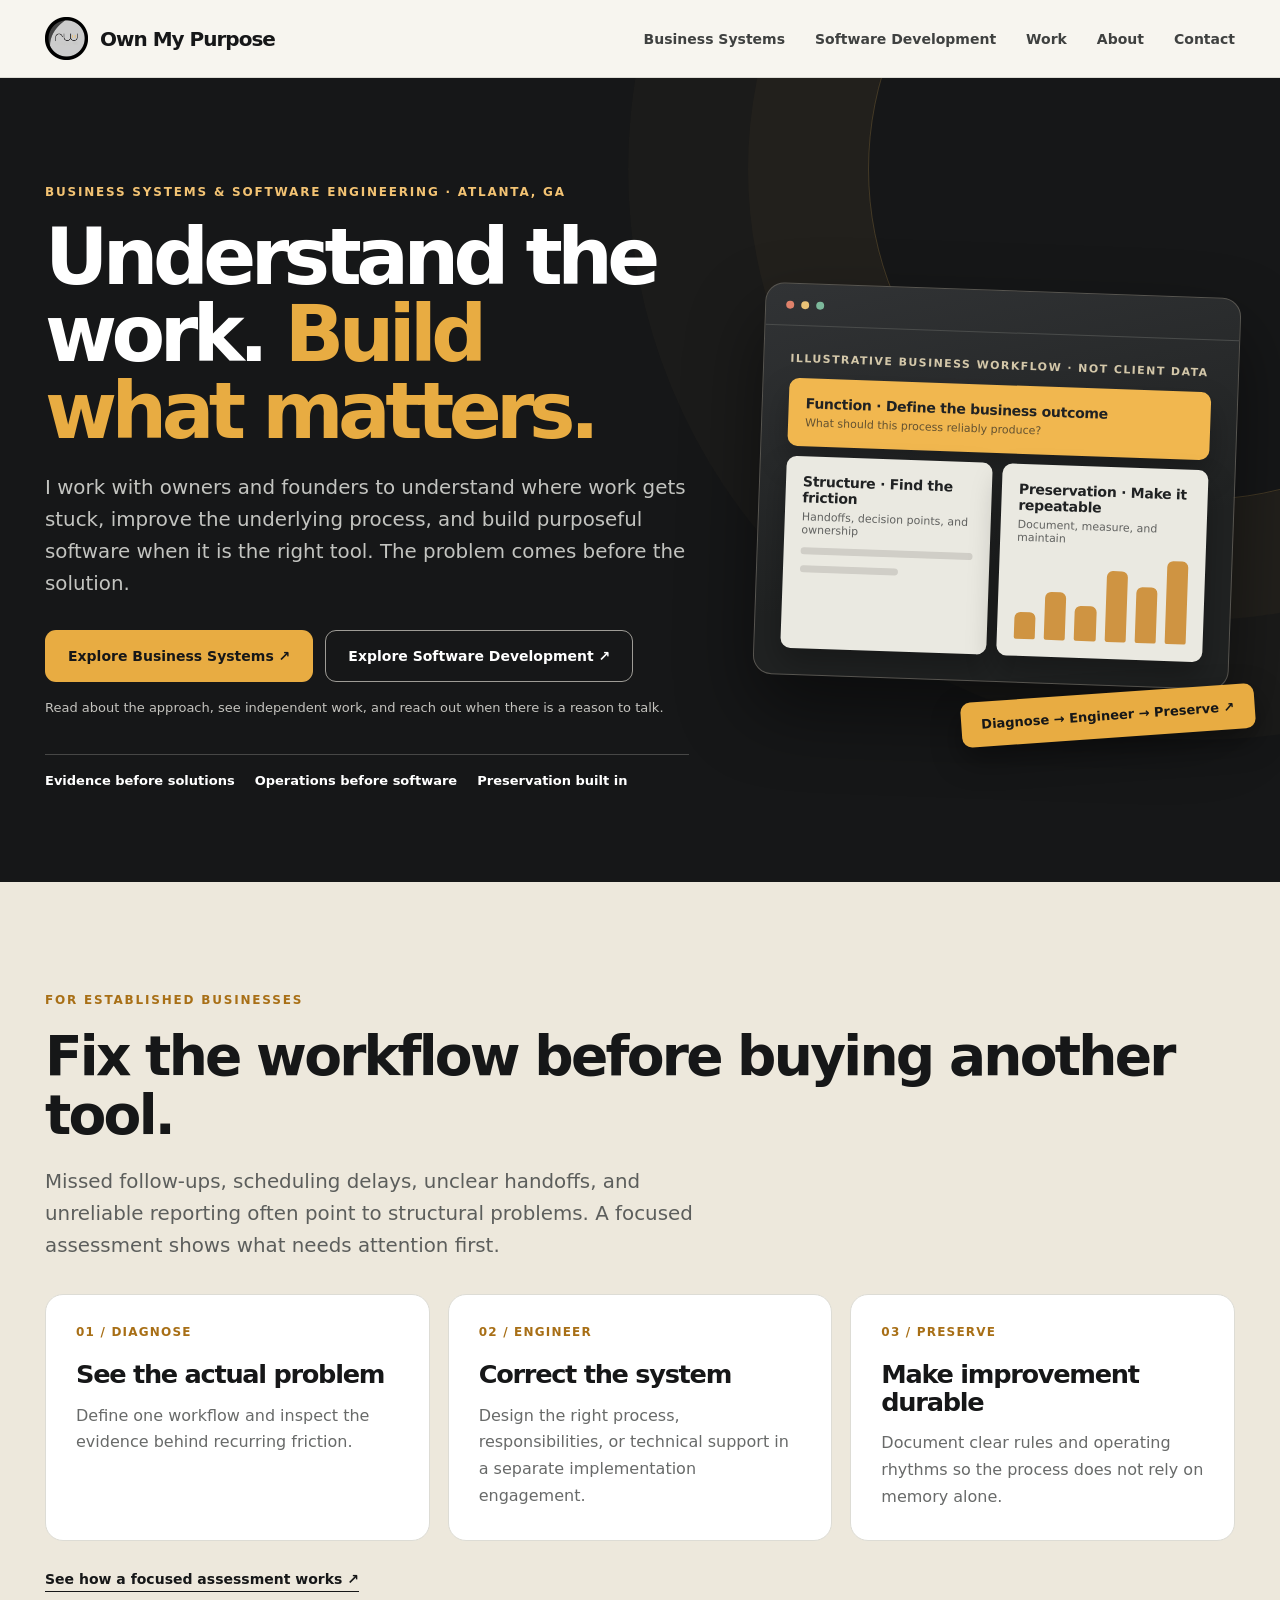
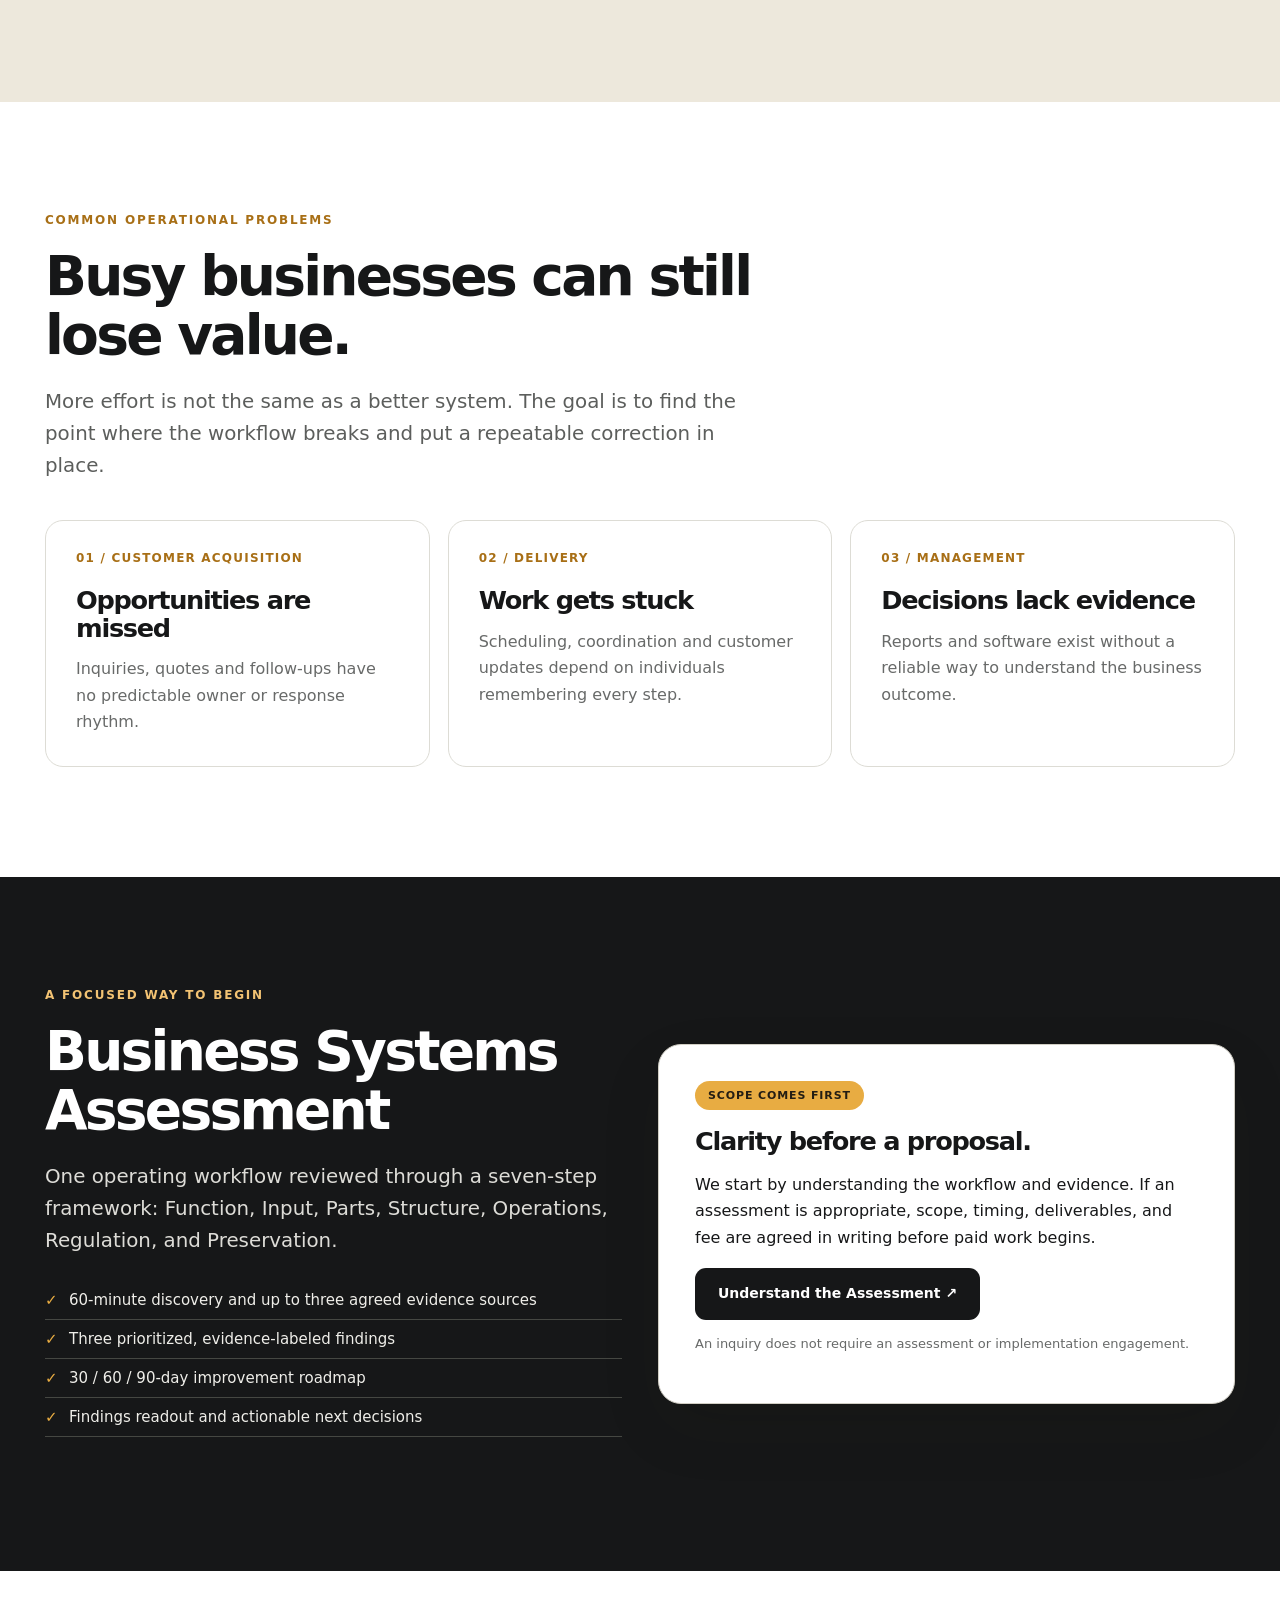
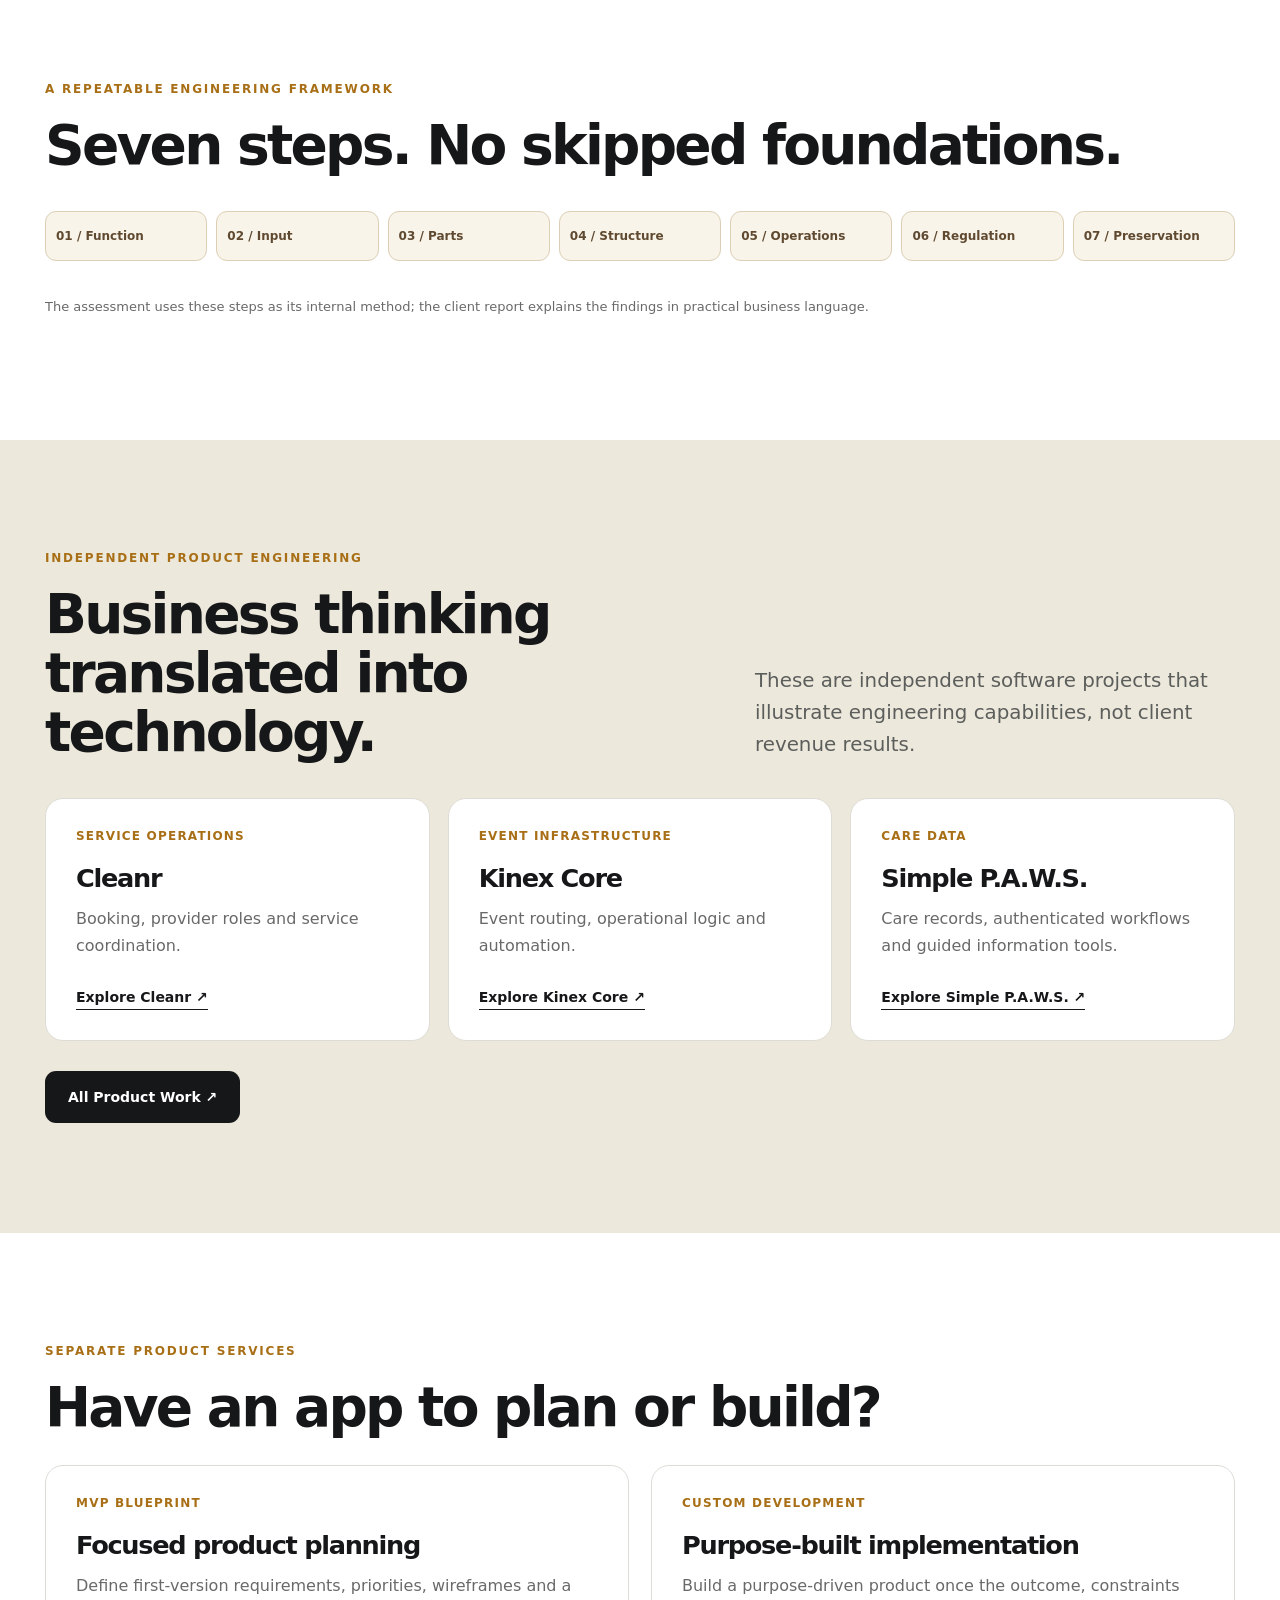
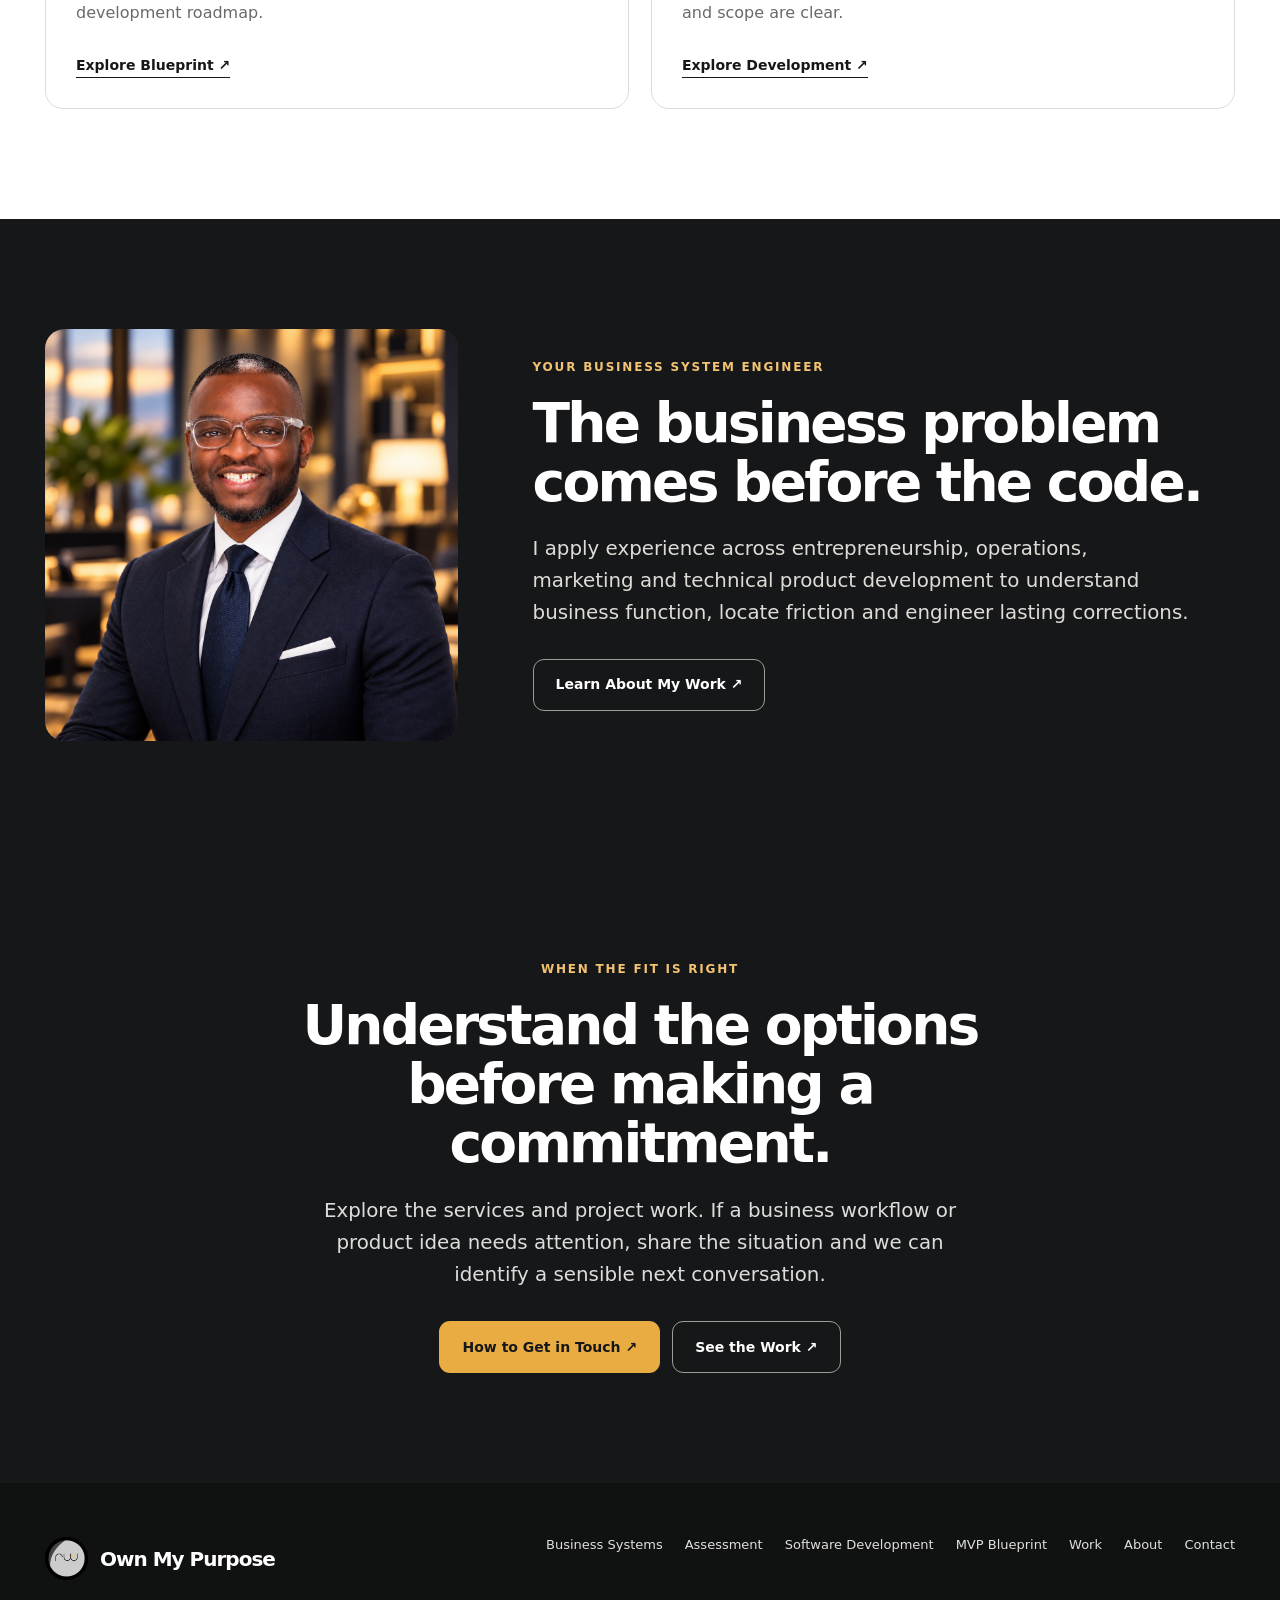
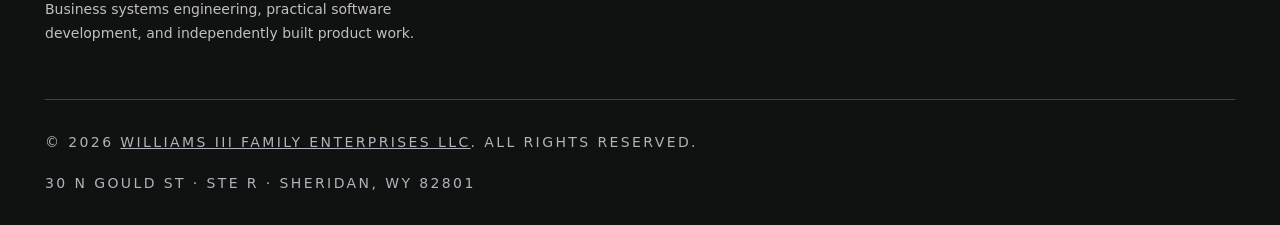
==== commit 92972a62: "Update founder portrait and company footer link: index.html" ====
--- a/index.html
+++ b/index.html
@@ -18,5 +18,5 @@
 <section class="section section--white"><div class="wrap"><p class="eyebrow">A repeatable engineering framework</p><h2>Seven steps. No skipped foundations.</h2><div class="system-steps"><span>01 / Function</span><span>02 / Input</span><span>03 / Parts</span><span>04 / Structure</span><span>05 / Operations</span><span>06 / Regulation</span><span>07 / Preservation</span></div><p class="fine">The assessment uses these steps as its internal method; the client report explains the findings in practical business language.</p></div></section>
 <section class="section section--cream"><div class="wrap"><div class="section-head"><div><p class="eyebrow">Independent product engineering</p><h2>Business thinking translated into technology.</h2></div><p class="lead">These are independent software projects that illustrate engineering capabilities, not client revenue results.</p></div><div class="grid-3"><article class="panel"><div class="num">SERVICE OPERATIONS</div><h3>Cleanr</h3><p>Booking, provider roles and service coordination.</p><div class="actions"><a class="text-link" href="/work/cleanr/">Explore Cleanr ↗</a></div></article><article class="panel"><div class="num">EVENT INFRASTRUCTURE</div><h3>Kinex Core</h3><p>Event routing, operational logic and automation.</p><div class="actions"><a class="text-link" href="/work/kinex-core/">Explore Kinex Core ↗</a></div></article><article class="panel"><div class="num">CARE DATA</div><h3>Simple P.A.W.S.</h3><p>Care records, authenticated workflows and guided information tools.</p><div class="actions"><a class="text-link" href="/work/simple-paws/">Explore Simple P.A.W.S. ↗</a></div></article></div><div class="actions"><a class="button button--dark" href="/work/">All Product Work ↗</a></div></div></section>
 <section class="section section--white"><div class="wrap"><p class="eyebrow">Separate product services</p><h2>Have an app to plan or build?</h2><div class="grid-2" style="margin-top:28px"><article class="panel"><div class="num">MVP BLUEPRINT</div><h3>Focused product planning</h3><p>Define first-version requirements, priorities, wireframes and a development roadmap.</p><div class="actions"><a class="text-link" href="/mvp-blueprint/">Explore Blueprint ↗</a></div></article><article class="panel"><div class="num">CUSTOM DEVELOPMENT</div><h3>Purpose-built implementation</h3><p>Build a purpose-driven product once the outcome, constraints and scope are clear.</p><div class="actions"><a class="text-link" href="/mvp-development/">Explore Development ↗</a></div></article></div></div></section>
-<section class="section section--dark"><div class="wrap founder-split"><div class="founder-photo"><img src="/images/Rob Cartoon 1024x1024.png" alt="Illustrated portrait of the founder" loading="lazy" width="1024" height="1024"></div><div><p class="eyebrow eyebrow--light">Your Business System Engineer</p><h2>The business problem comes before the code.</h2><p class="lead lead--light">I apply experience across entrepreneurship, operations, marketing and technical product development to understand business function, locate friction and engineer lasting corrections.</p><div class="actions"><a class="button button--line" href="/about/">Learn About My Work ↗</a></div></div></div></section>
-<section class="final-cta"><div class="wrap"><p class="eyebrow eyebrow--light">When the fit is right</p><h2>Understand the options before making a commitment.</h2><p class="lead lead--light">Explore the services and project work. If a business workflow or product idea needs attention, share the situation and we can identify a sensible next conversation.</p><div class="actions"><a class="button button--gold" href="/start/">How to Get in Touch ↗</a><a class="button button--line" href="/work/">See the Work ↗</a></div></div></section></main><footer class="footer"><div class="wrap"><div class="footer-top"><div><a href="/" class="brand" aria-label="Own My Purpose home"><img src="/images/rwiii logo.png" alt="" width="43" height="43">Own My Purpose</a><p>Business systems engineering, practical software development, and independently built product work.</p></div><nav class="footer-nav" aria-label="Footer navigation"><a href="/business-systems/">Business Systems</a><a href="/assessment/">Assessment</a><a href="/mvp-development/">Software Development</a><a href="/mvp-blueprint/">MVP Blueprint</a><a href="/work/">Work</a><a href="/about/">About</a><a href="/start/">Contact</a></nav></div><div class="footer-legal" aria-label="Company legal information"><p>© 2026 WILLIAMS III FAMILY ENTERPRISES LLC. ALL RIGHTS RESERVED.</p><p>30 N GOULD ST · STE R · SHERIDAN, WY 82801</p></div></div></footer></body></html>+<section class="section section--dark"><div class="wrap founder-split"><div class="founder-photo"><img src="/assets/rwiii%20headshot%20for%20williams%20family%20enterprises.png" alt="Portrait of the Own My Purpose founder" loading="lazy" decoding="async"></div><div><p class="eyebrow eyebrow--light">Your Business System Engineer</p><h2>The business problem comes before the code.</h2><p class="lead lead--light">I apply experience across entrepreneurship, operations, marketing and technical product development to understand business function, locate friction and engineer lasting corrections.</p><div class="actions"><a class="button button--line" href="/about/">Learn About My Work ↗</a></div></div></div></section>
+<section class="final-cta"><div class="wrap"><p class="eyebrow eyebrow--light">When the fit is right</p><h2>Understand the options before making a commitment.</h2><p class="lead lead--light">Explore the services and project work. If a business workflow or product idea needs attention, share the situation and we can identify a sensible next conversation.</p><div class="actions"><a class="button button--gold" href="/start/">How to Get in Touch ↗</a><a class="button button--line" href="/work/">See the Work ↗</a></div></div></section></main><footer class="footer"><div class="wrap"><div class="footer-top"><div><a href="/" class="brand" aria-label="Own My Purpose home"><img src="/images/rwiii logo.png" alt="" width="43" height="43">Own My Purpose</a><p>Business systems engineering, practical software development, and independently built product work.</p></div><nav class="footer-nav" aria-label="Footer navigation"><a href="/business-systems/">Business Systems</a><a href="/assessment/">Assessment</a><a href="/mvp-development/">Software Development</a><a href="/mvp-blueprint/">MVP Blueprint</a><a href="/work/">Work</a><a href="/about/">About</a><a href="/start/">Contact</a></nav></div><div class="footer-legal" aria-label="Company legal information"><p>© 2026 <a href="https://williamsiiifamily.com/" target="_blank" rel="noopener noreferrer">WILLIAMS III FAMILY ENTERPRISES LLC</a>. ALL RIGHTS RESERVED.</p><p>30 N GOULD ST · STE R · SHERIDAN, WY 82801</p></div></div></footer></body></html>
--- a/assets/site.css
+++ b/assets/site.css
@@ -27,3 +27,8 @@
 
 /* Business Systems Engineering */
 .system-steps{display:grid;grid-template-columns:repeat(7,minmax(0,1fr));gap:9px;margin:36px 0}.system-steps span{min-width:0;overflow-wrap:anywhere;padding:17px 10px;border:1px solid #dccfb5;border-radius:11px;background:#f9f4e9;font-size:12px;font-weight:800;color:#5f4930}.feature-list--light li{color:#efeee9;border-bottom-color:#454742}.feature-list--light li:before{color:#e8ac42}.section--dark .price-panel{color:#161718}@media(max-width:1150px){.nav-links{gap:13px}.nav-links>a:not(.button){font-size:12px}.nav-links>.button{padding:10px 14px;min-height:44px}}@media(max-width:920px){.system-steps{grid-template-columns:repeat(4,minmax(0,1fr))}}@media(max-width:760px){.system-steps{grid-template-columns:repeat(2,minmax(0,1fr))}}
+
+/* Consistent site navigation: the current page is a non-clickable label. */
+.nav-links .nav-current{font-size:14px;font-weight:800;color:#7d5a28;padding:10px 0;white-space:nowrap}
+@media(max-width:760px){.nav-links .nav-current{padding:12px 6px}}
+section[id]{scroll-margin-top:96px}
